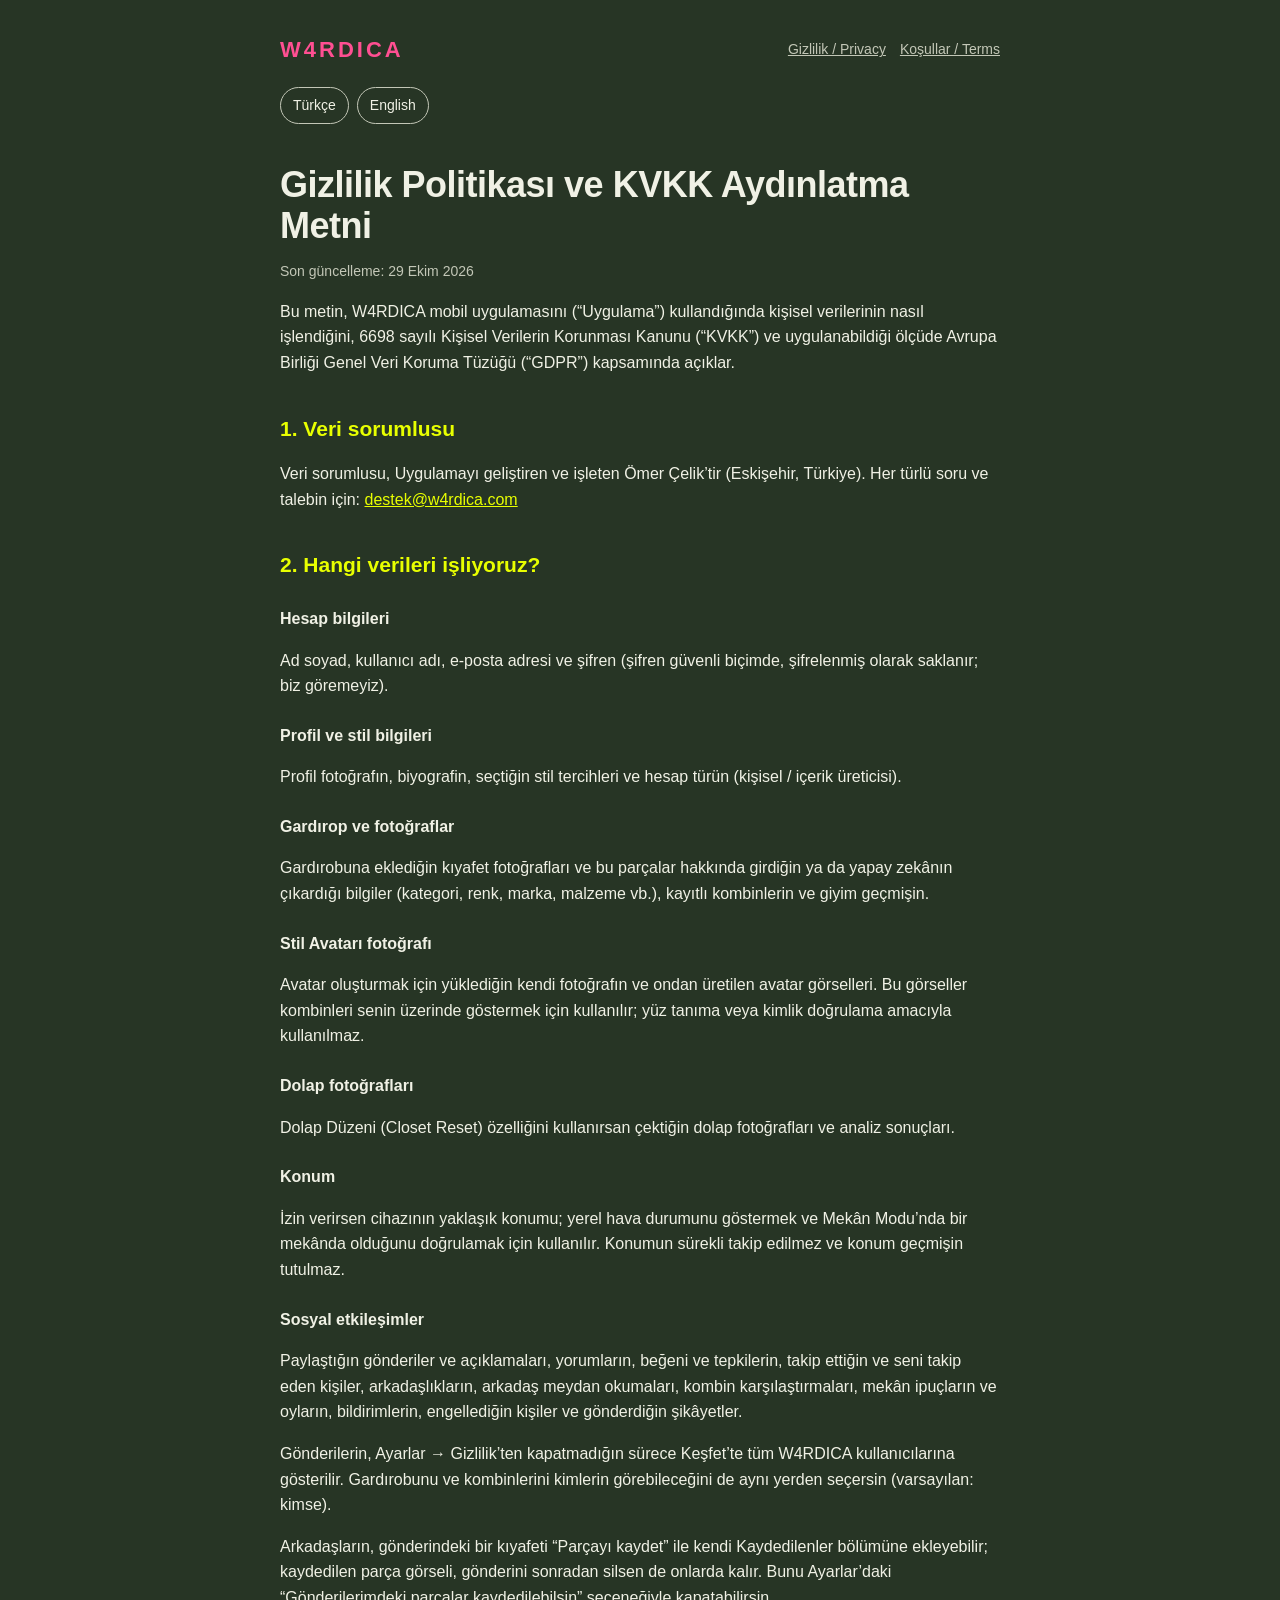
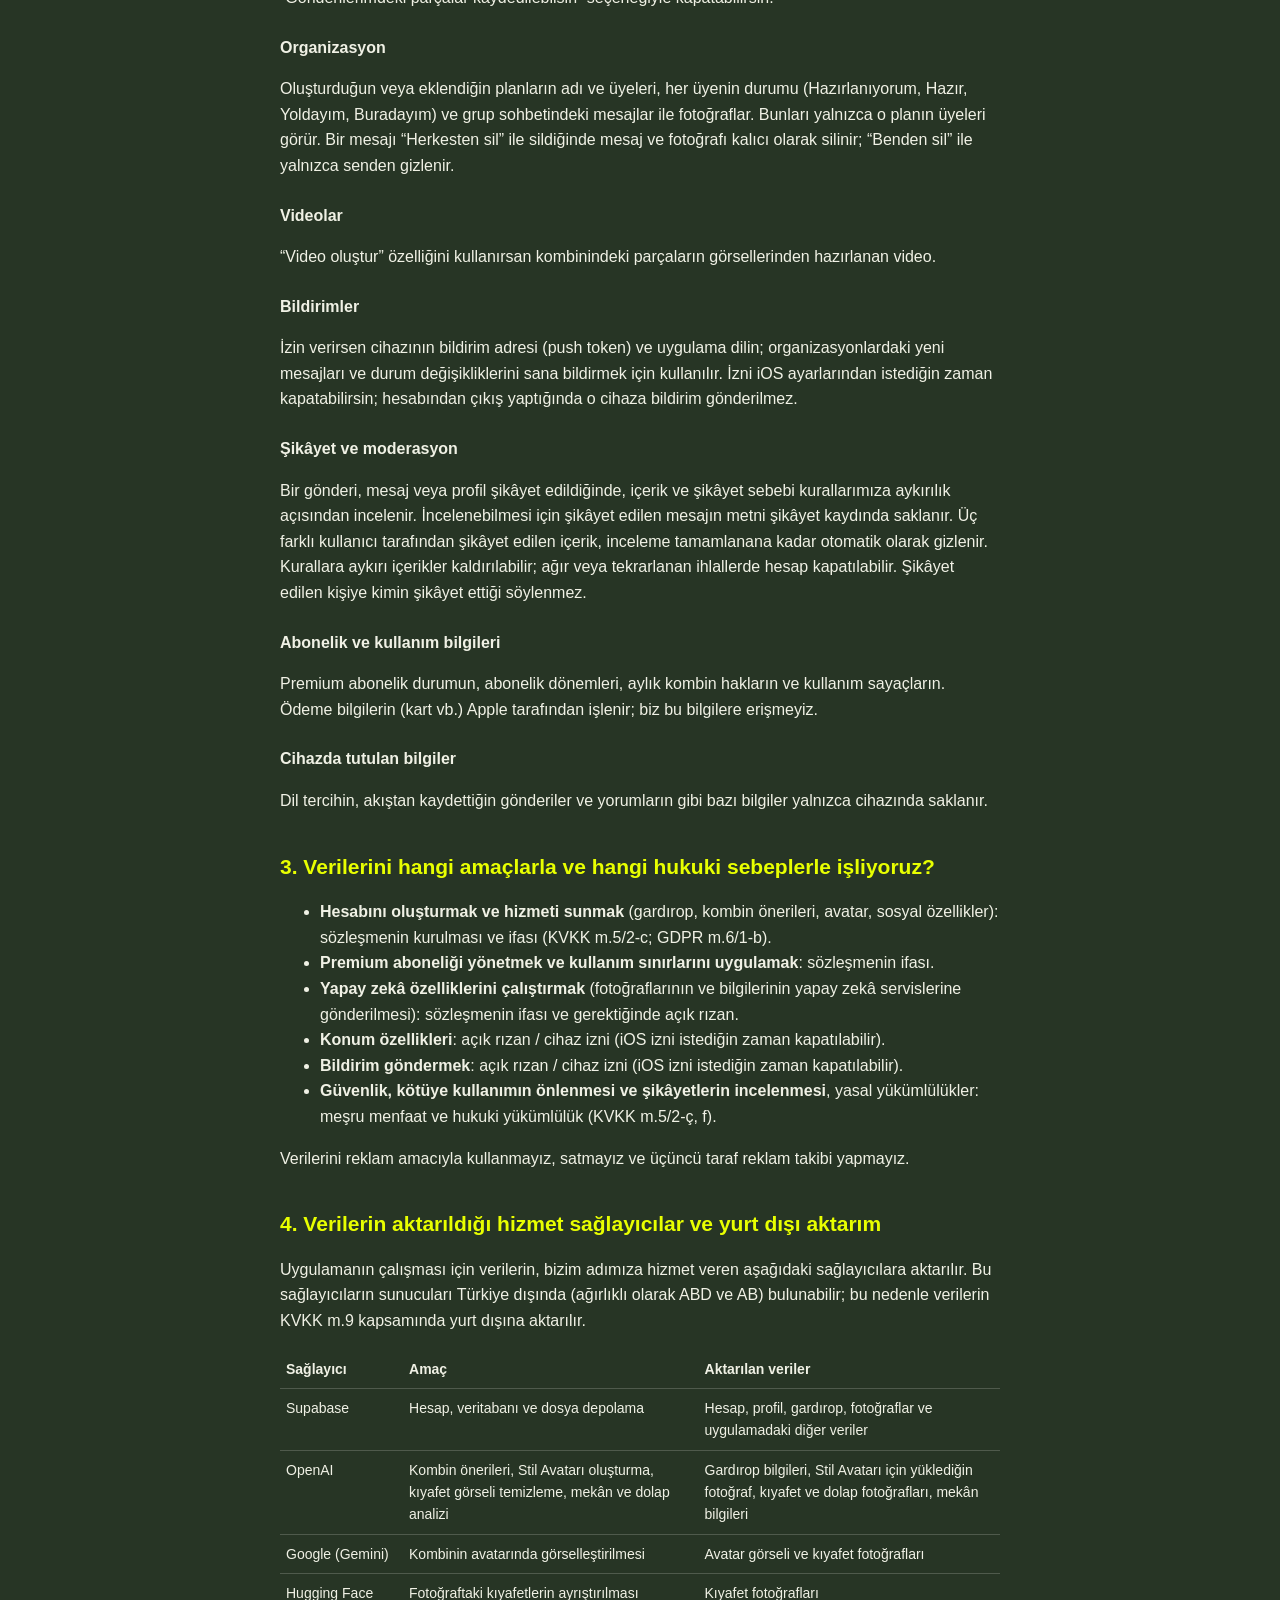
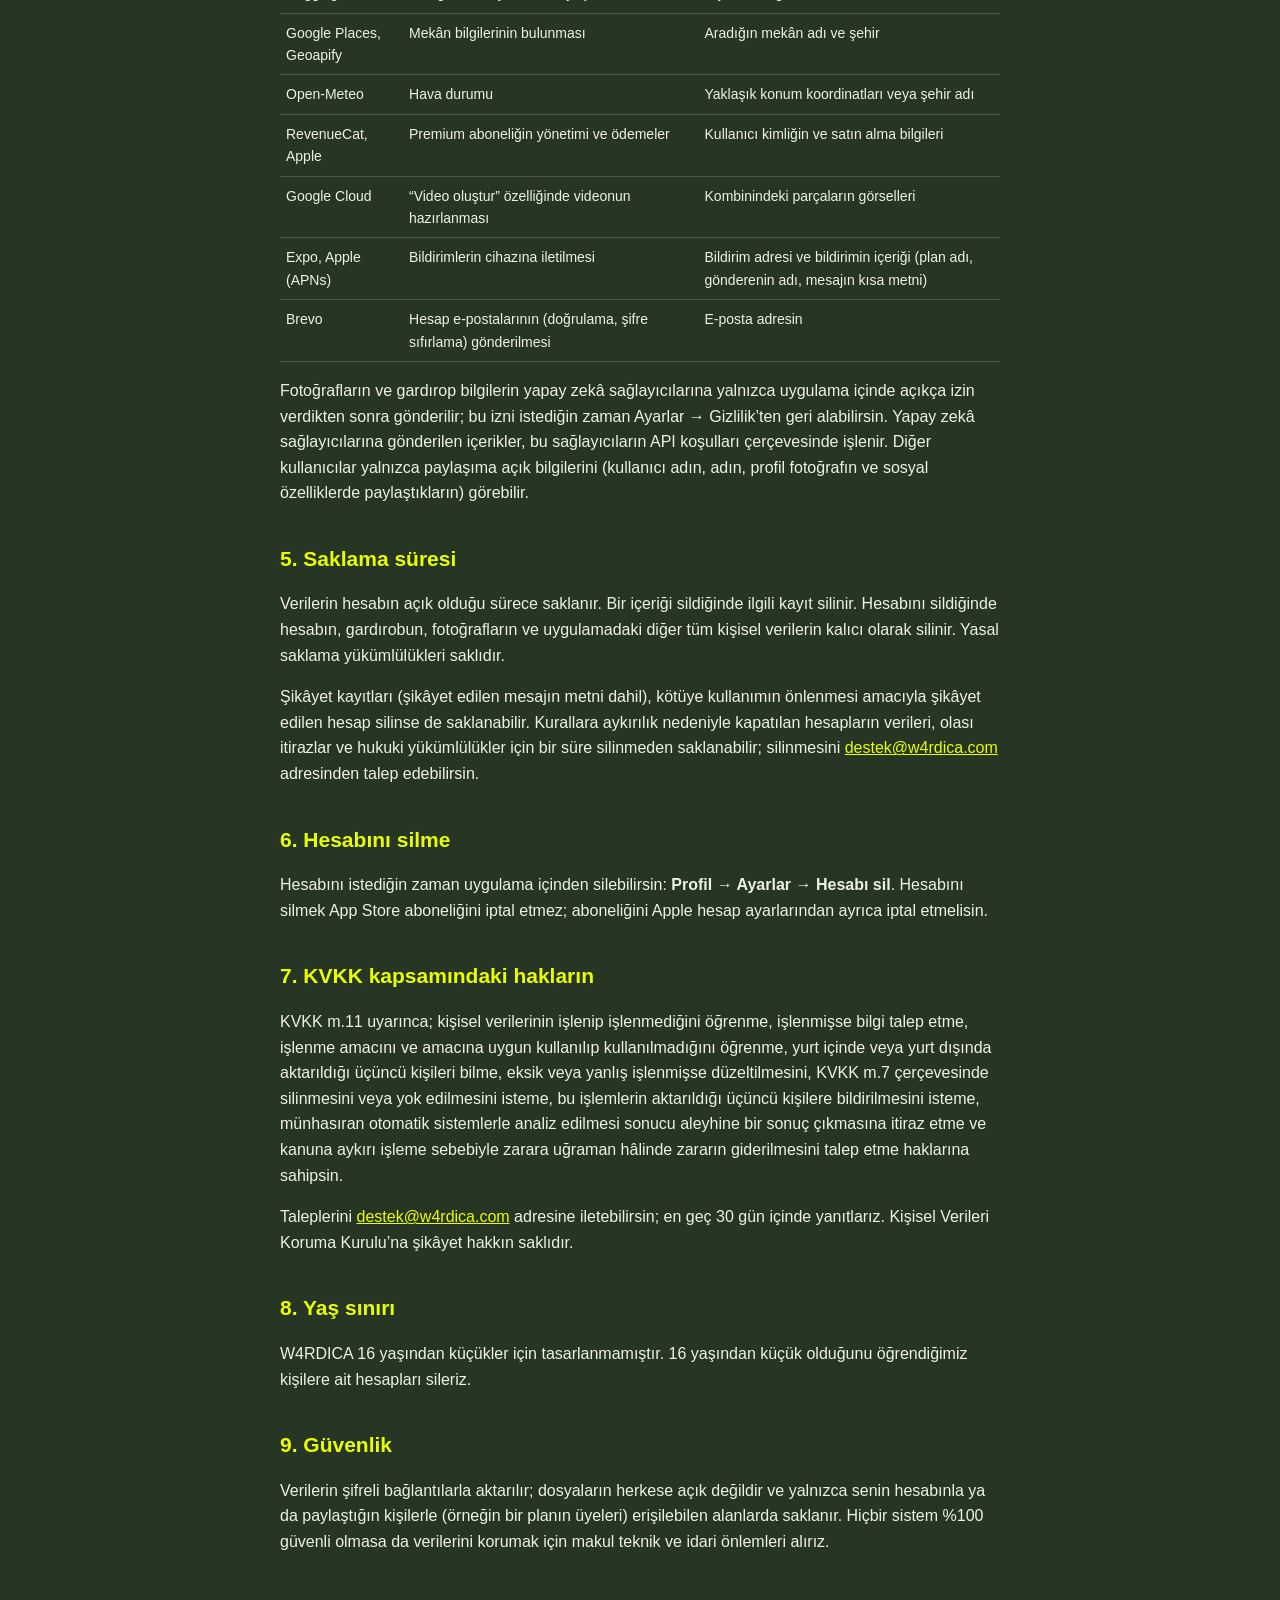
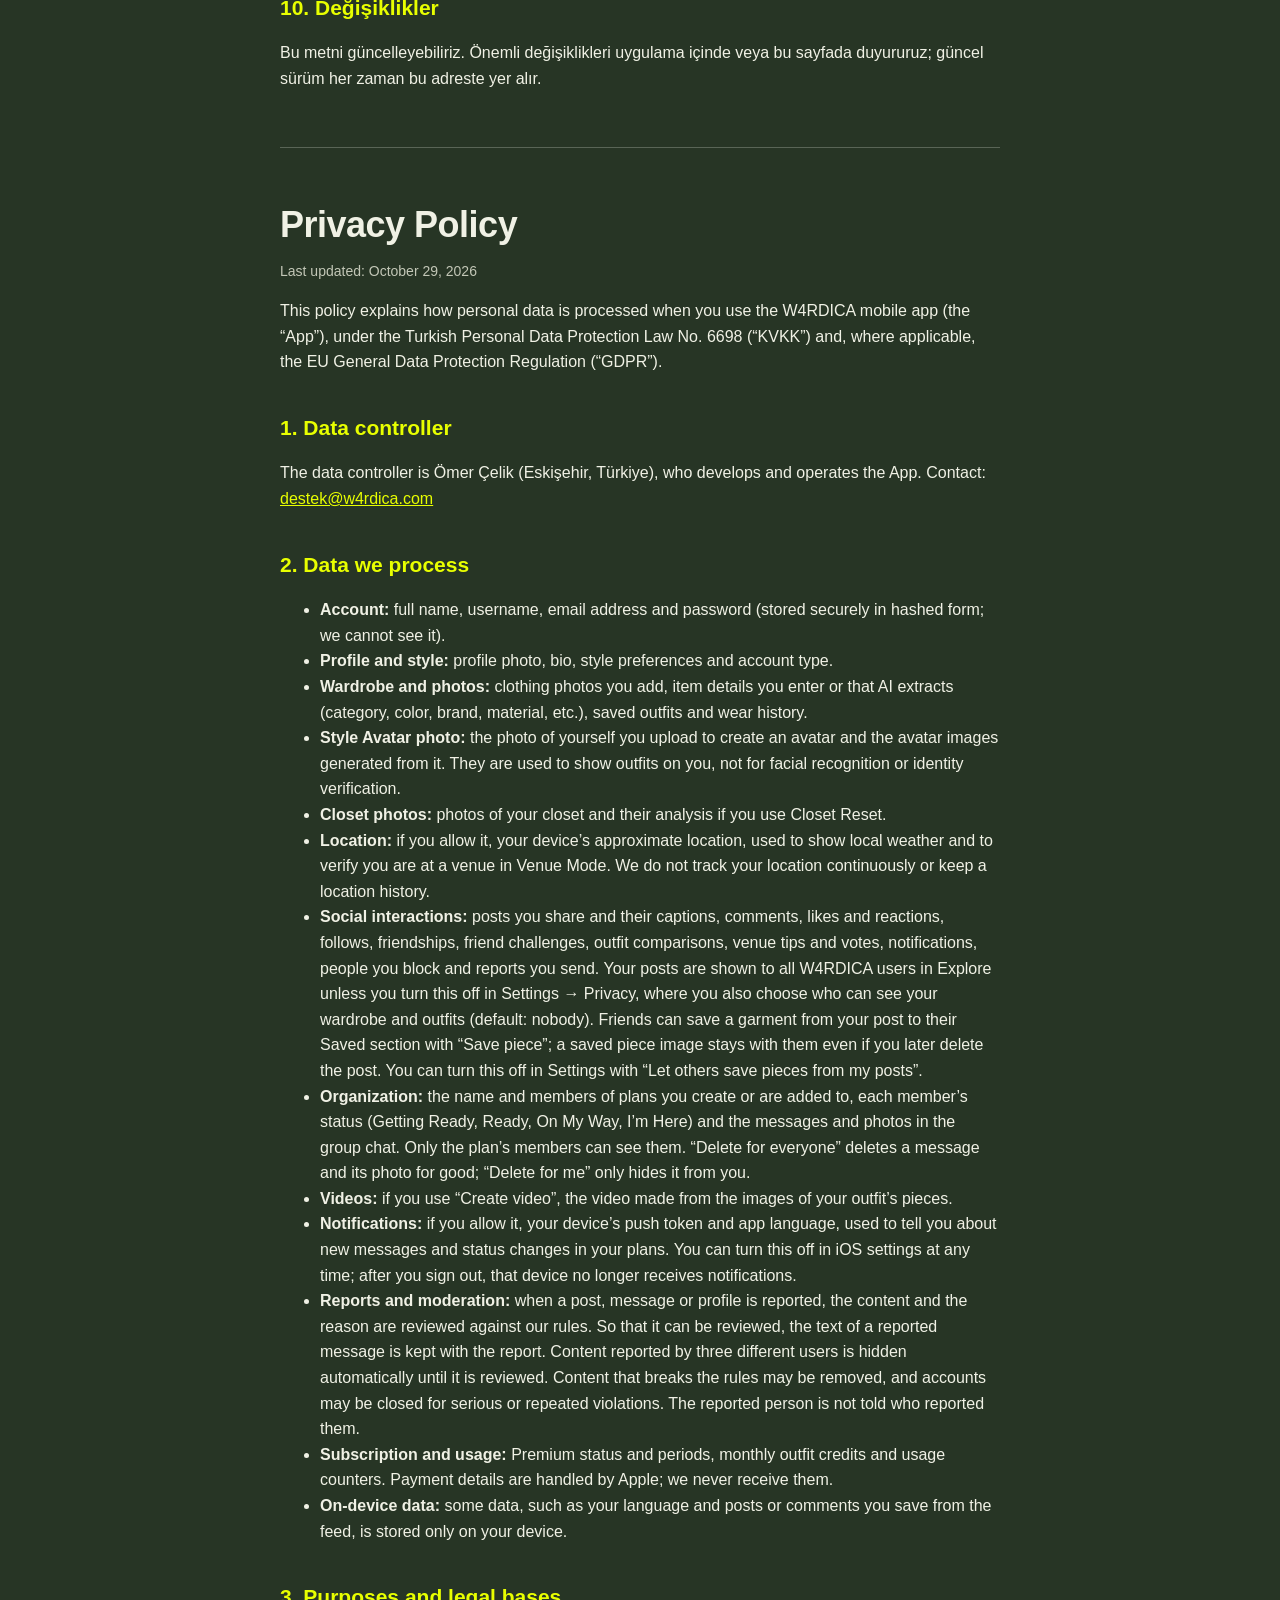
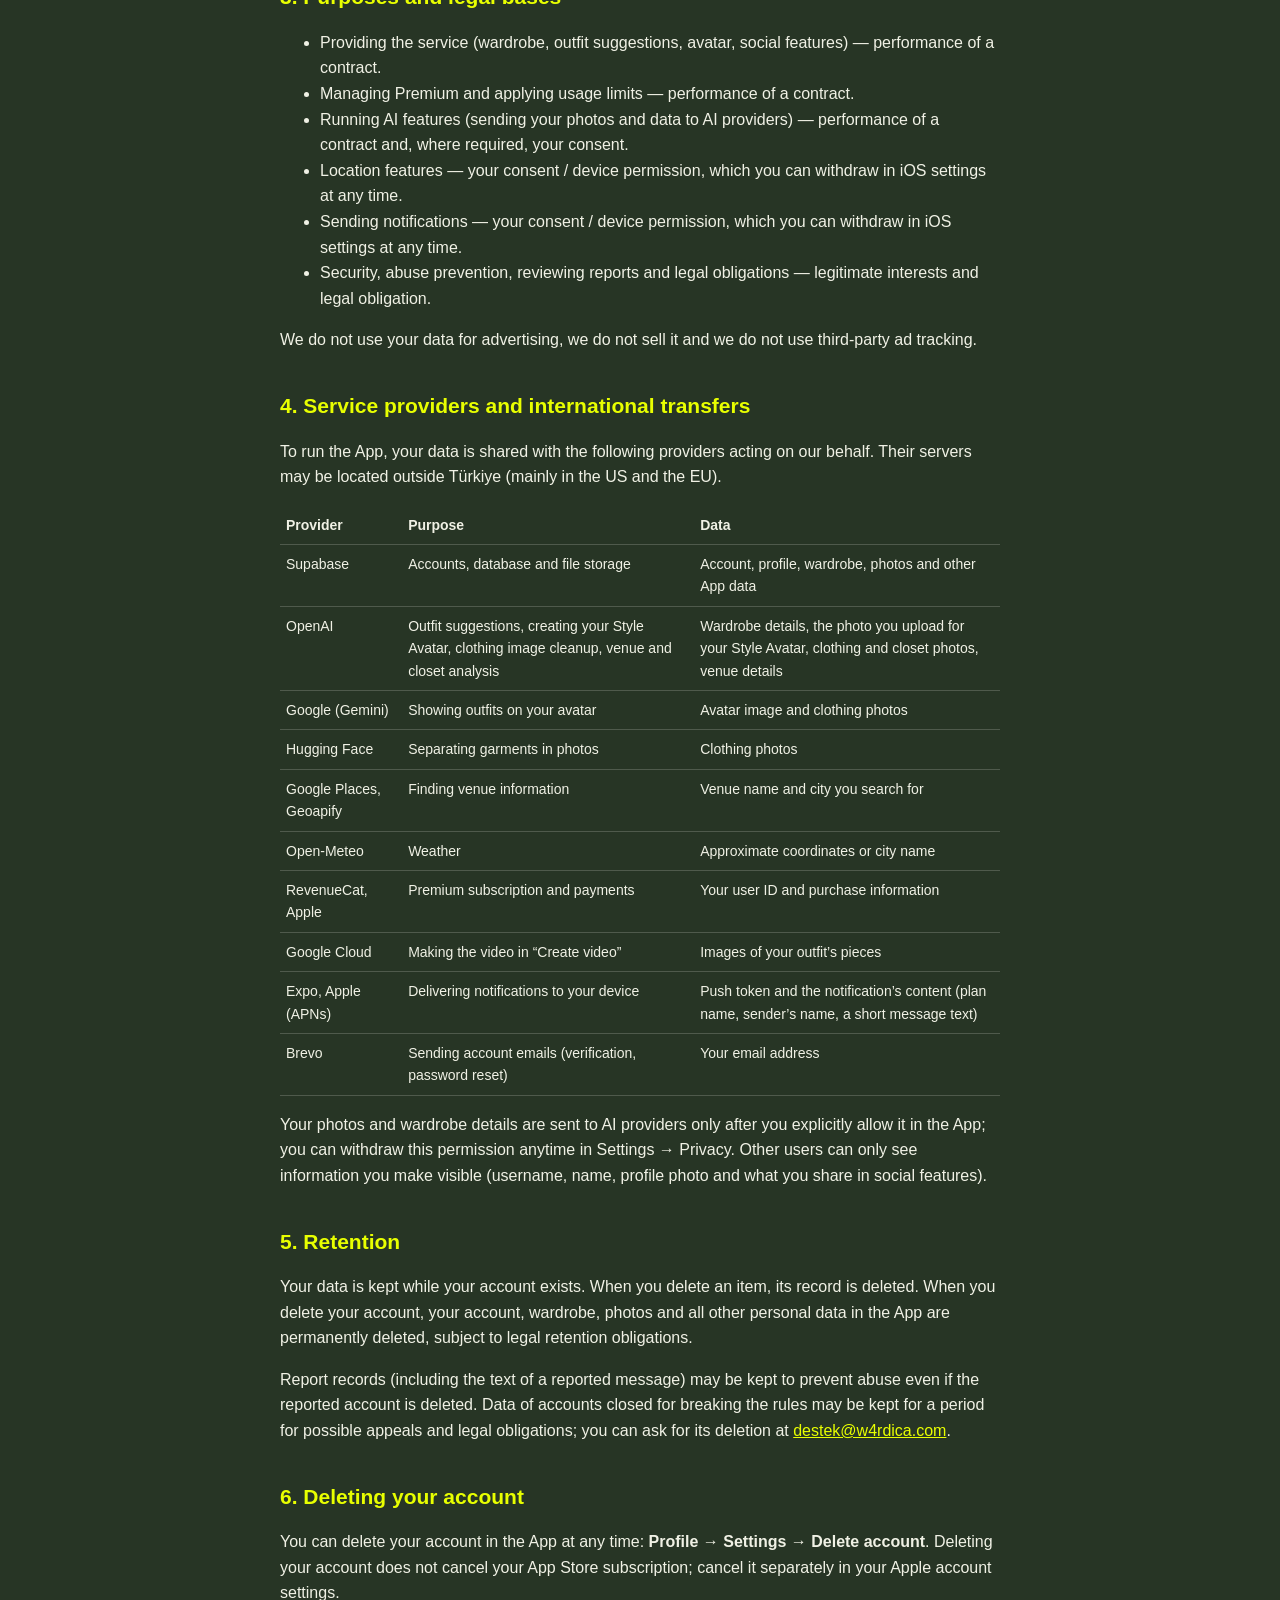
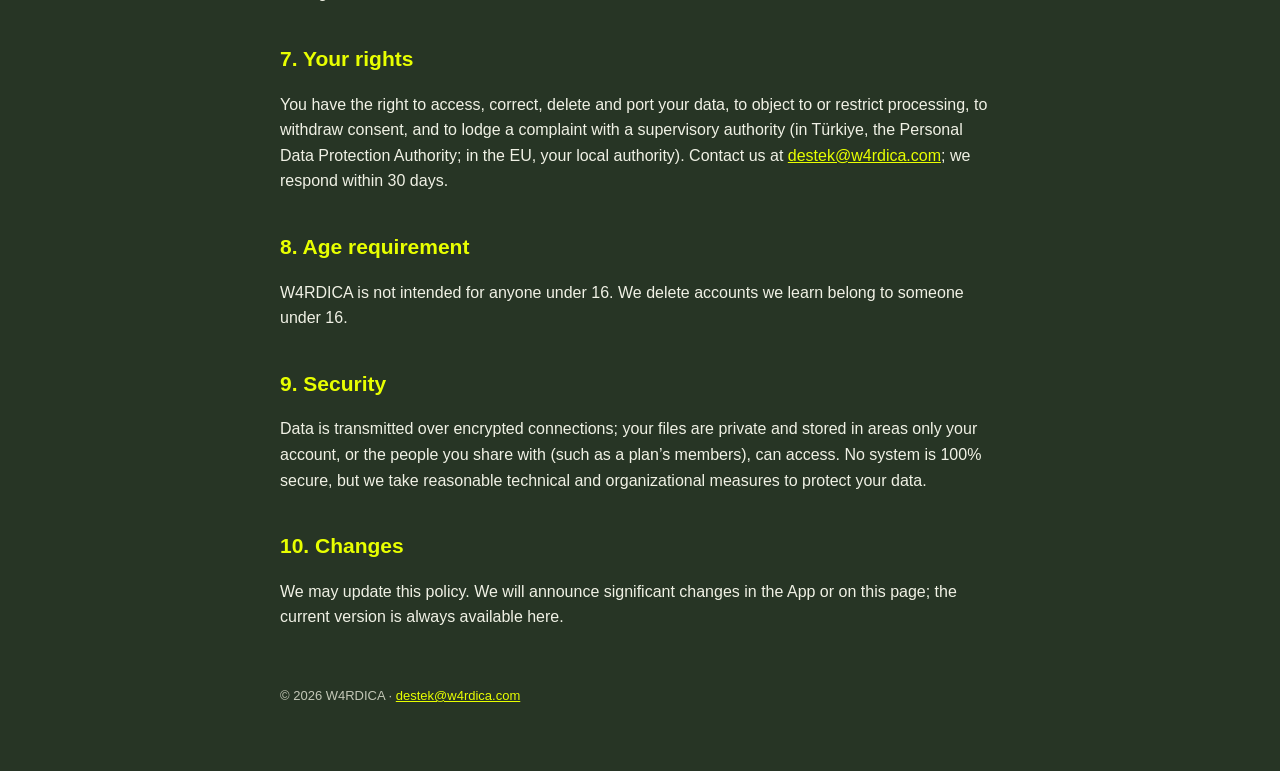
==== privacy.html @ 16cbffee "Privacy policy: Organizasyon, videos, notifications, piece saves, moderation Adds the data and provi" ====
<!doctype html>
<html lang="tr">
  <head>
    <meta charset="utf-8" />
    <meta name="viewport" content="width=device-width, initial-scale=1" />
    <title>Gizlilik Politikası · W4RDICA</title>
    <link rel="stylesheet" href="style.css" />
  </head>
  <body>
    <div class="wrap">
      <nav class="top">
        <a class="brand" href="./">W4RDICA</a>
        <div class="links">
          <a href="privacy.html">Gizlilik / Privacy</a>
          <a href="terms.html">Koşullar / Terms</a>
        </div>
      </nav>

      <div class="lang-switch">
        <a href="#tr">Türkçe</a>
        <a href="#en">English</a>
      </div>

      <!-- ============================ TÜRKÇE ============================ -->
      <article id="tr">
        <h1>Gizlilik Politikası ve KVKK Aydınlatma Metni</h1>
        <p class="updated">Son güncelleme: 29 Ekim 2026</p>

        <p>
          Bu metin, W4RDICA mobil uygulamasını (“Uygulama”) kullandığında
          kişisel verilerinin nasıl işlendiğini, 6698 sayılı Kişisel
          Verilerin Korunması Kanunu (“KVKK”) ve uygulanabildiği ölçüde
          Avrupa Birliği Genel Veri Koruma Tüzüğü (“GDPR”) kapsamında
          açıklar.
        </p>

        <h2>1. Veri sorumlusu</h2>
        <p>
          Veri sorumlusu, Uygulamayı geliştiren ve işleten Ömer Çelik’tir
          (Eskişehir, Türkiye). Her türlü soru ve talebin için:
          <a href="mailto:destek@w4rdica.com">destek@w4rdica.com</a>
        </p>

        <h2>2. Hangi verileri işliyoruz?</h2>
        <h3>Hesap bilgileri</h3>
        <p>Ad soyad, kullanıcı adı, e-posta adresi ve şifren (şifren güvenli biçimde, şifrelenmiş olarak saklanır; biz göremeyiz).</p>
        <h3>Profil ve stil bilgileri</h3>
        <p>Profil fotoğrafın, biyografin, seçtiğin stil tercihleri ve hesap türün (kişisel / içerik üreticisi).</p>
        <h3>Gardırop ve fotoğraflar</h3>
        <p>Gardırobuna eklediğin kıyafet fotoğrafları ve bu parçalar hakkında girdiğin ya da yapay zekânın çıkardığı bilgiler (kategori, renk, marka, malzeme vb.), kayıtlı kombinlerin ve giyim geçmişin.</p>
        <h3>Stil Avatarı fotoğrafı</h3>
        <p>Avatar oluşturmak için yüklediğin kendi fotoğrafın ve ondan üretilen avatar görselleri. Bu görseller kombinleri senin üzerinde göstermek için kullanılır; yüz tanıma veya kimlik doğrulama amacıyla kullanılmaz.</p>
        <h3>Dolap fotoğrafları</h3>
        <p>Dolap Düzeni (Closet Reset) özelliğini kullanırsan çektiğin dolap fotoğrafları ve analiz sonuçları.</p>
        <h3>Konum</h3>
        <p>İzin verirsen cihazının yaklaşık konumu; yerel hava durumunu göstermek ve Mekân Modu’nda bir mekânda olduğunu doğrulamak için kullanılır. Konumun sürekli takip edilmez ve konum geçmişin tutulmaz.</p>
        <h3>Sosyal etkileşimler</h3>
        <p>Paylaştığın gönderiler ve açıklamaları, yorumların, beğeni ve tepkilerin, takip ettiğin ve seni takip eden kişiler, arkadaşlıkların, arkadaş meydan okumaları, kombin karşılaştırmaları, mekân ipuçların ve oyların, bildirimlerin, engellediğin kişiler ve gönderdiğin şikâyetler.</p>
        <p>Gönderilerin, Ayarlar → Gizlilik’ten kapatmadığın sürece Keşfet’te tüm W4RDICA kullanıcılarına gösterilir. Gardırobunu ve kombinlerini kimlerin görebileceğini de aynı yerden seçersin (varsayılan: kimse).</p>
        <p>Arkadaşların, gönderindeki bir kıyafeti “Parçayı kaydet” ile kendi Kaydedilenler bölümüne ekleyebilir; kaydedilen parça görseli, gönderini sonradan silsen de onlarda kalır. Bunu Ayarlar’daki “Gönderilerimdeki parçalar kaydedilebilsin” seçeneğiyle kapatabilirsin.</p>
        <h3>Organizasyon</h3>
        <p>Oluşturduğun veya eklendiğin planların adı ve üyeleri, her üyenin durumu (Hazırlanıyorum, Hazır, Yoldayım, Buradayım) ve grup sohbetindeki mesajlar ile fotoğraflar. Bunları yalnızca o planın üyeleri görür. Bir mesajı “Herkesten sil” ile sildiğinde mesaj ve fotoğrafı kalıcı olarak silinir; “Benden sil” ile yalnızca senden gizlenir.</p>
        <h3>Videolar</h3>
        <p>“Video oluştur” özelliğini kullanırsan kombinindeki parçaların görsellerinden hazırlanan video.</p>
        <h3>Bildirimler</h3>
        <p>İzin verirsen cihazının bildirim adresi (push token) ve uygulama dilin; organizasyonlardaki yeni mesajları ve durum değişikliklerini sana bildirmek için kullanılır. İzni iOS ayarlarından istediğin zaman kapatabilirsin; hesabından çıkış yaptığında o cihaza bildirim gönderilmez.</p>
        <h3>Şikâyet ve moderasyon</h3>
        <p>Bir gönderi, mesaj veya profil şikâyet edildiğinde, içerik ve şikâyet sebebi kurallarımıza aykırılık açısından incelenir. İncelenebilmesi için şikâyet edilen mesajın metni şikâyet kaydında saklanır. Üç farklı kullanıcı tarafından şikâyet edilen içerik, inceleme tamamlanana kadar otomatik olarak gizlenir. Kurallara aykırı içerikler kaldırılabilir; ağır veya tekrarlanan ihlallerde hesap kapatılabilir. Şikâyet edilen kişiye kimin şikâyet ettiği söylenmez.</p>
        <h3>Abonelik ve kullanım bilgileri</h3>
        <p>Premium abonelik durumun, abonelik dönemleri, aylık kombin hakların ve kullanım sayaçların. Ödeme bilgilerin (kart vb.) Apple tarafından işlenir; biz bu bilgilere erişmeyiz.</p>
        <h3>Cihazda tutulan bilgiler</h3>
        <p>Dil tercihin, akıştan kaydettiğin gönderiler ve yorumların gibi bazı bilgiler yalnızca cihazında saklanır.</p>

        <h2>3. Verilerini hangi amaçlarla ve hangi hukuki sebeplerle işliyoruz?</h2>
        <ul>
          <li><strong>Hesabını oluşturmak ve hizmeti sunmak</strong> (gardırop, kombin önerileri, avatar, sosyal özellikler): sözleşmenin kurulması ve ifası (KVKK m.5/2-c; GDPR m.6/1-b).</li>
          <li><strong>Premium aboneliği yönetmek ve kullanım sınırlarını uygulamak</strong>: sözleşmenin ifası.</li>
          <li><strong>Yapay zekâ özelliklerini çalıştırmak</strong> (fotoğraflarının ve bilgilerinin yapay zekâ servislerine gönderilmesi): sözleşmenin ifası ve gerektiğinde açık rızan.</li>
          <li><strong>Konum özellikleri</strong>: açık rızan / cihaz izni (iOS izni istediğin zaman kapatılabilir).</li>
          <li><strong>Bildirim göndermek</strong>: açık rızan / cihaz izni (iOS izni istediğin zaman kapatılabilir).</li>
          <li><strong>Güvenlik, kötüye kullanımın önlenmesi ve şikâyetlerin incelenmesi</strong>, yasal yükümlülükler: meşru menfaat ve hukuki yükümlülük (KVKK m.5/2-ç, f).</li>
        </ul>
        <p>Verilerini reklam amacıyla kullanmayız, satmayız ve üçüncü taraf reklam takibi yapmayız.</p>

        <h2>4. Verilerin aktarıldığı hizmet sağlayıcılar ve yurt dışı aktarım</h2>
        <p>
          Uygulamanın çalışması için verilerin, bizim adımıza hizmet veren
          aşağıdaki sağlayıcılara aktarılır. Bu sağlayıcıların sunucuları
          Türkiye dışında (ağırlıklı olarak ABD ve AB) bulunabilir; bu
          nedenle verilerin KVKK m.9 kapsamında yurt dışına aktarılır.
        </p>
        <div class="table-scroll">
          <table>
            <tr><th>Sağlayıcı</th><th>Amaç</th><th>Aktarılan veriler</th></tr>
            <tr><td>Supabase</td><td>Hesap, veritabanı ve dosya depolama</td><td>Hesap, profil, gardırop, fotoğraflar ve uygulamadaki diğer veriler</td></tr>
            <tr><td>OpenAI</td><td>Kombin önerileri, Stil Avatarı oluşturma, kıyafet görseli temizleme, mekân ve dolap analizi</td><td>Gardırop bilgileri, Stil Avatarı için yüklediğin fotoğraf, kıyafet ve dolap fotoğrafları, mekân bilgileri</td></tr>
            <tr><td>Google (Gemini)</td><td>Kombinin avatarında görselleştirilmesi</td><td>Avatar görseli ve kıyafet fotoğrafları</td></tr>
            <tr><td>Hugging Face</td><td>Fotoğraftaki kıyafetlerin ayrıştırılması</td><td>Kıyafet fotoğrafları</td></tr>
            <tr><td>Google Places, Geoapify</td><td>Mekân bilgilerinin bulunması</td><td>Aradığın mekân adı ve şehir</td></tr>
            <tr><td>Open-Meteo</td><td>Hava durumu</td><td>Yaklaşık konum koordinatları veya şehir adı</td></tr>
            <tr><td>RevenueCat, Apple</td><td>Premium aboneliğin yönetimi ve ödemeler</td><td>Kullanıcı kimliğin ve satın alma bilgileri</td></tr>
            <tr><td>Google Cloud</td><td>“Video oluştur” özelliğinde videonun hazırlanması</td><td>Kombinindeki parçaların görselleri</td></tr>
            <tr><td>Expo, Apple (APNs)</td><td>Bildirimlerin cihazına iletilmesi</td><td>Bildirim adresi ve bildirimin içeriği (plan adı, gönderenin adı, mesajın kısa metni)</td></tr>
            <tr><td>Brevo</td><td>Hesap e-postalarının (doğrulama, şifre sıfırlama) gönderilmesi</td><td>E-posta adresin</td></tr>
          </table>
        </div>
        <p>
          Fotoğrafların ve gardırop bilgilerin yapay zekâ sağlayıcılarına
          yalnızca uygulama içinde açıkça izin verdikten sonra gönderilir; bu
          izni istediğin zaman Ayarlar → Gizlilik’ten geri alabilirsin.
          Yapay zekâ sağlayıcılarına gönderilen içerikler, bu sağlayıcıların
          API koşulları çerçevesinde işlenir. Diğer kullanıcılar yalnızca
          paylaşıma açık bilgilerini (kullanıcı adın, adın, profil
          fotoğrafın ve sosyal özelliklerde paylaştıkların) görebilir.
        </p>

        <h2>5. Saklama süresi</h2>
        <p>
          Verilerin hesabın açık olduğu sürece saklanır. Bir içeriği
          sildiğinde ilgili kayıt silinir. Hesabını sildiğinde hesabın,
          gardırobun, fotoğrafların ve uygulamadaki diğer tüm kişisel
          verilerin kalıcı olarak silinir. Yasal saklama yükümlülükleri
          saklıdır.
        </p>
        <p>
          Şikâyet kayıtları (şikâyet edilen mesajın metni dahil), kötüye
          kullanımın önlenmesi amacıyla şikâyet edilen hesap silinse de
          saklanabilir. Kurallara aykırılık nedeniyle kapatılan hesapların
          verileri, olası itirazlar ve hukuki yükümlülükler için bir süre
          silinmeden saklanabilir; silinmesini
          <a href="mailto:destek@w4rdica.com">destek@w4rdica.com</a>
          adresinden talep edebilirsin.
        </p>

        <h2>6. Hesabını silme</h2>
        <p>
          Hesabını istediğin zaman uygulama içinden silebilirsin:
          <strong>Profil → Ayarlar → Hesabı sil</strong>. Hesabını silmek
          App Store aboneliğini iptal etmez; aboneliğini Apple hesap
          ayarlarından ayrıca iptal etmelisin.
        </p>

        <h2>7. KVKK kapsamındaki hakların</h2>
        <p>KVKK m.11 uyarınca; kişisel verilerinin işlenip işlenmediğini öğrenme, işlenmişse bilgi talep etme, işlenme amacını ve amacına uygun kullanılıp kullanılmadığını öğrenme, yurt içinde veya yurt dışında aktarıldığı üçüncü kişileri bilme, eksik veya yanlış işlenmişse düzeltilmesini, KVKK m.7 çerçevesinde silinmesini veya yok edilmesini isteme, bu işlemlerin aktarıldığı üçüncü kişilere bildirilmesini isteme, münhasıran otomatik sistemlerle analiz edilmesi sonucu aleyhine bir sonuç çıkmasına itiraz etme ve kanuna aykırı işleme sebebiyle zarara uğraman hâlinde zararın giderilmesini talep etme haklarına sahipsin.</p>
        <p>Taleplerini <a href="mailto:destek@w4rdica.com">destek@w4rdica.com</a> adresine iletebilirsin; en geç 30 gün içinde yanıtlarız. Kişisel Verileri Koruma Kurulu’na şikâyet hakkın saklıdır.</p>

        <h2>8. Yaş sınırı</h2>
        <p>W4RDICA 16 yaşından küçükler için tasarlanmamıştır. 16 yaşından küçük olduğunu öğrendiğimiz kişilere ait hesapları sileriz.</p>

        <h2>9. Güvenlik</h2>
        <p>Verilerin şifreli bağlantılarla aktarılır; dosyaların herkese açık değildir ve yalnızca senin hesabınla ya da paylaştığın kişilerle (örneğin bir planın üyeleri) erişilebilen alanlarda saklanır. Hiçbir sistem %100 güvenli olmasa da verilerini korumak için makul teknik ve idari önlemleri alırız.</p>

        <h2>10. Değişiklikler</h2>
        <p>Bu metni güncelleyebiliriz. Önemli değişiklikleri uygulama içinde veya bu sayfada duyururuz; güncel sürüm her zaman bu adreste yer alır.</p>
      </article>

      <hr />

      <!-- ============================ ENGLISH ============================ -->
      <article id="en" lang="en">
        <h1>Privacy Policy</h1>
        <p class="updated">Last updated: October 29, 2026</p>

        <p>
          This policy explains how personal data is processed when you use
          the W4RDICA mobile app (the “App”), under the Turkish Personal
          Data Protection Law No. 6698 (“KVKK”) and, where applicable, the
          EU General Data Protection Regulation (“GDPR”).
        </p>

        <h2>1. Data controller</h2>
        <p>
          The data controller is Ömer Çelik (Eskişehir, Türkiye), who
          develops and operates the App. Contact:
          <a href="mailto:destek@w4rdica.com">destek@w4rdica.com</a>
        </p>

        <h2>2. Data we process</h2>
        <ul>
          <li><strong>Account:</strong> full name, username, email address and password (stored securely in hashed form; we cannot see it).</li>
          <li><strong>Profile and style:</strong> profile photo, bio, style preferences and account type.</li>
          <li><strong>Wardrobe and photos:</strong> clothing photos you add, item details you enter or that AI extracts (category, color, brand, material, etc.), saved outfits and wear history.</li>
          <li><strong>Style Avatar photo:</strong> the photo of yourself you upload to create an avatar and the avatar images generated from it. They are used to show outfits on you, not for facial recognition or identity verification.</li>
          <li><strong>Closet photos:</strong> photos of your closet and their analysis if you use Closet Reset.</li>
          <li><strong>Location:</strong> if you allow it, your device’s approximate location, used to show local weather and to verify you are at a venue in Venue Mode. We do not track your location continuously or keep a location history.</li>
          <li><strong>Social interactions:</strong> posts you share and their captions, comments, likes and reactions, follows, friendships, friend challenges, outfit comparisons, venue tips and votes, notifications, people you block and reports you send. Your posts are shown to all W4RDICA users in Explore unless you turn this off in Settings → Privacy, where you also choose who can see your wardrobe and outfits (default: nobody). Friends can save a garment from your post to their Saved section with “Save piece”; a saved piece image stays with them even if you later delete the post. You can turn this off in Settings with “Let others save pieces from my posts”.</li>
          <li><strong>Organization:</strong> the name and members of plans you create or are added to, each member’s status (Getting Ready, Ready, On My Way, I’m Here) and the messages and photos in the group chat. Only the plan’s members can see them. “Delete for everyone” deletes a message and its photo for good; “Delete for me” only hides it from you.</li>
          <li><strong>Videos:</strong> if you use “Create video”, the video made from the images of your outfit’s pieces.</li>
          <li><strong>Notifications:</strong> if you allow it, your device’s push token and app language, used to tell you about new messages and status changes in your plans. You can turn this off in iOS settings at any time; after you sign out, that device no longer receives notifications.</li>
          <li><strong>Reports and moderation:</strong> when a post, message or profile is reported, the content and the reason are reviewed against our rules. So that it can be reviewed, the text of a reported message is kept with the report. Content reported by three different users is hidden automatically until it is reviewed. Content that breaks the rules may be removed, and accounts may be closed for serious or repeated violations. The reported person is not told who reported them.</li>
          <li><strong>Subscription and usage:</strong> Premium status and periods, monthly outfit credits and usage counters. Payment details are handled by Apple; we never receive them.</li>
          <li><strong>On-device data:</strong> some data, such as your language and posts or comments you save from the feed, is stored only on your device.</li>
        </ul>

        <h2>3. Purposes and legal bases</h2>
        <ul>
          <li>Providing the service (wardrobe, outfit suggestions, avatar, social features) — performance of a contract.</li>
          <li>Managing Premium and applying usage limits — performance of a contract.</li>
          <li>Running AI features (sending your photos and data to AI providers) — performance of a contract and, where required, your consent.</li>
          <li>Location features — your consent / device permission, which you can withdraw in iOS settings at any time.</li>
          <li>Sending notifications — your consent / device permission, which you can withdraw in iOS settings at any time.</li>
          <li>Security, abuse prevention, reviewing reports and legal obligations — legitimate interests and legal obligation.</li>
        </ul>
        <p>We do not use your data for advertising, we do not sell it and we do not use third-party ad tracking.</p>

        <h2>4. Service providers and international transfers</h2>
        <p>
          To run the App, your data is shared with the following providers
          acting on our behalf. Their servers may be located outside
          Türkiye (mainly in the US and the EU).
        </p>
        <div class="table-scroll">
          <table>
            <tr><th>Provider</th><th>Purpose</th><th>Data</th></tr>
            <tr><td>Supabase</td><td>Accounts, database and file storage</td><td>Account, profile, wardrobe, photos and other App data</td></tr>
            <tr><td>OpenAI</td><td>Outfit suggestions, creating your Style Avatar, clothing image cleanup, venue and closet analysis</td><td>Wardrobe details, the photo you upload for your Style Avatar, clothing and closet photos, venue details</td></tr>
            <tr><td>Google (Gemini)</td><td>Showing outfits on your avatar</td><td>Avatar image and clothing photos</td></tr>
            <tr><td>Hugging Face</td><td>Separating garments in photos</td><td>Clothing photos</td></tr>
            <tr><td>Google Places, Geoapify</td><td>Finding venue information</td><td>Venue name and city you search for</td></tr>
            <tr><td>Open-Meteo</td><td>Weather</td><td>Approximate coordinates or city name</td></tr>
            <tr><td>RevenueCat, Apple</td><td>Premium subscription and payments</td><td>Your user ID and purchase information</td></tr>
            <tr><td>Google Cloud</td><td>Making the video in “Create video”</td><td>Images of your outfit’s pieces</td></tr>
            <tr><td>Expo, Apple (APNs)</td><td>Delivering notifications to your device</td><td>Push token and the notification’s content (plan name, sender’s name, a short message text)</td></tr>
            <tr><td>Brevo</td><td>Sending account emails (verification, password reset)</td><td>Your email address</td></tr>
          </table>
        </div>
        <p>Your photos and wardrobe details are sent to AI providers only after you explicitly allow it in the App; you can withdraw this permission anytime in Settings → Privacy. Other users can only see information you make visible (username, name, profile photo and what you share in social features).</p>

        <h2>5. Retention</h2>
        <p>Your data is kept while your account exists. When you delete an item, its record is deleted. When you delete your account, your account, wardrobe, photos and all other personal data in the App are permanently deleted, subject to legal retention obligations.</p>
        <p>Report records (including the text of a reported message) may be kept to prevent abuse even if the reported account is deleted. Data of accounts closed for breaking the rules may be kept for a period for possible appeals and legal obligations; you can ask for its deletion at <a href="mailto:destek@w4rdica.com">destek@w4rdica.com</a>.</p>

        <h2>6. Deleting your account</h2>
        <p>You can delete your account in the App at any time: <strong>Profile → Settings → Delete account</strong>. Deleting your account does not cancel your App Store subscription; cancel it separately in your Apple account settings.</p>

        <h2>7. Your rights</h2>
        <p>You have the right to access, correct, delete and port your data, to object to or restrict processing, to withdraw consent, and to lodge a complaint with a supervisory authority (in Türkiye, the Personal Data Protection Authority; in the EU, your local authority). Contact us at <a href="mailto:destek@w4rdica.com">destek@w4rdica.com</a>; we respond within 30 days.</p>

        <h2>8. Age requirement</h2>
        <p>W4RDICA is not intended for anyone under 16. We delete accounts we learn belong to someone under 16.</p>

        <h2>9. Security</h2>
        <p>Data is transmitted over encrypted connections; your files are private and stored in areas only your account, or the people you share with (such as a plan’s members), can access. No system is 100% secure, but we take reasonable technical and organizational measures to protect your data.</p>

        <h2>10. Changes</h2>
        <p>We may update this policy. We will announce significant changes in the App or on this page; the current version is always available here.</p>
      </article>

      <footer>
        © 2026 W4RDICA ·
        <a href="mailto:destek@w4rdica.com">destek@w4rdica.com</a>
      </footer>
    </div>
  </body>
</html>
---- style.css ----
:root {
  --bg: #273525;
  --surface: #c3c7b7;
  --surface-soft: #d9ddcf;
  --text: #f0f1e5;
  --text-muted: #c3c7b7;
  --ink: #273525;
  --accent: #e8ff00;
  --brand: #ff4f92;
}

* {
  box-sizing: border-box;
}

html {
  -webkit-text-size-adjust: 100%;
}

body {
  margin: 0;
  background: var(--bg);
  color: var(--text);
  font-family: -apple-system, BlinkMacSystemFont, "Segoe UI", Roboto,
    Helvetica, Arial, sans-serif;
  line-height: 1.6;
}

a {
  color: var(--accent);
}

.wrap {
  max-width: 760px;
  margin: 0 auto;
  padding: 32px 20px 64px;
}

.brand {
  font-size: 22px;
  font-weight: 800;
  letter-spacing: 3px;
  color: var(--brand);
  text-decoration: none;
}

nav.top {
  display: flex;
  flex-wrap: wrap;
  gap: 16px;
  align-items: center;
  justify-content: space-between;
}

nav.top .links {
  display: flex;
  flex-wrap: wrap;
  gap: 14px;
  font-size: 14px;
}

nav.top .links a {
  color: var(--text-muted);
}

h1 {
  margin: 40px 0 8px;
  font-size: 36px;
  line-height: 1.15;
  letter-spacing: -0.5px;
}

h2 {
  margin: 36px 0 8px;
  font-size: 21px;
  color: var(--accent);
}

h3 {
  margin: 24px 0 6px;
  font-size: 16px;
}

.updated {
  color: var(--text-muted);
  font-size: 14px;
}

.lang-switch {
  margin-top: 20px;
  display: inline-flex;
  gap: 8px;
  font-size: 14px;
}

.lang-switch a {
  padding: 6px 12px;
  border-radius: 999px;
  border: 1px solid var(--text-muted);
  color: var(--text);
  text-decoration: none;
}

.card {
  margin-top: 20px;
  padding: 16px 18px;
  border-radius: 16px;
  background: var(--surface);
  color: var(--ink);
}

.card a {
  color: var(--ink);
}

table {
  width: 100%;
  border-collapse: collapse;
  font-size: 14px;
}

th,
td {
  text-align: left;
  vertical-align: top;
  padding: 8px 6px;
  border-bottom: 1px solid rgba(240, 241, 229, 0.2);
}

.table-scroll {
  overflow-x: auto;
}

hr {
  margin: 56px 0;
  border: none;
  border-top: 1px solid rgba(240, 241, 229, 0.25);
}

footer {
  margin-top: 56px;
  font-size: 13px;
  color: var(--text-muted);
}

.hero {
  margin-top: 64px;
}

.hero p {
  font-size: 18px;
  color: var(--text-muted);
}
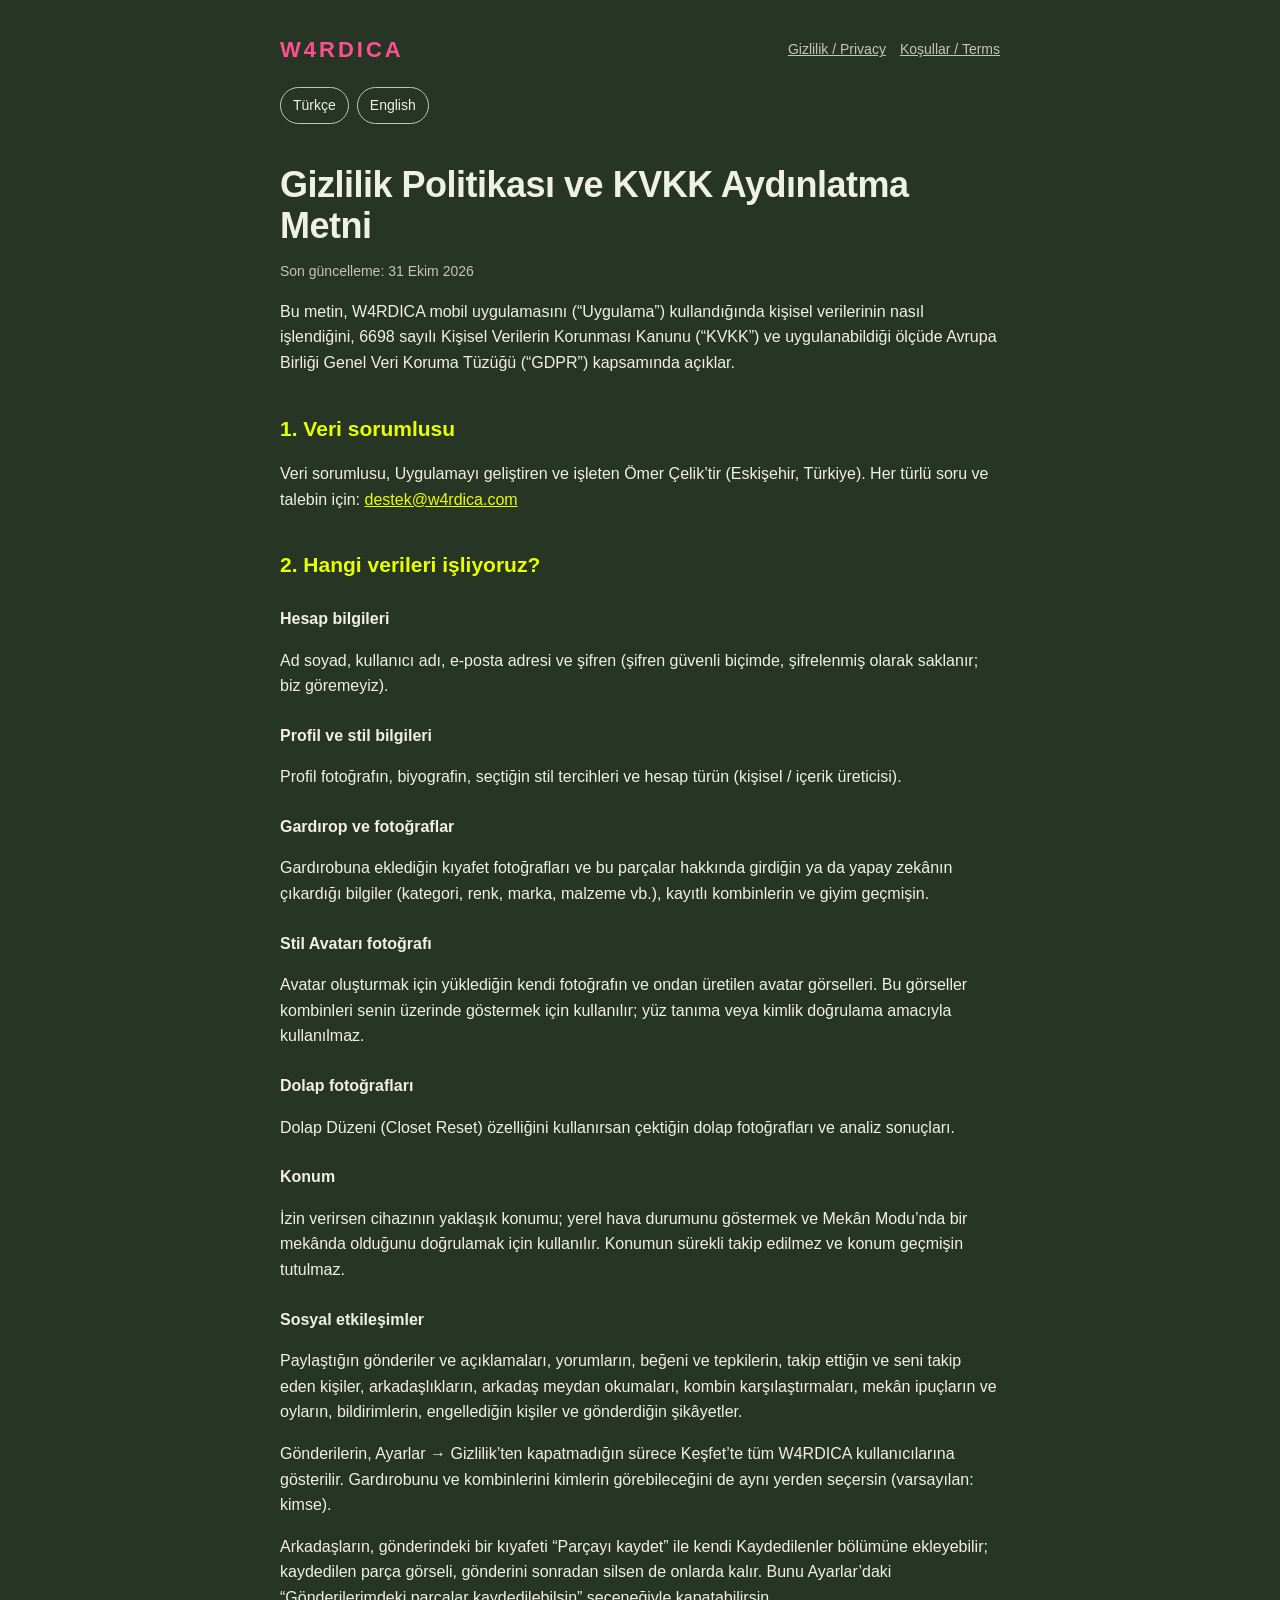
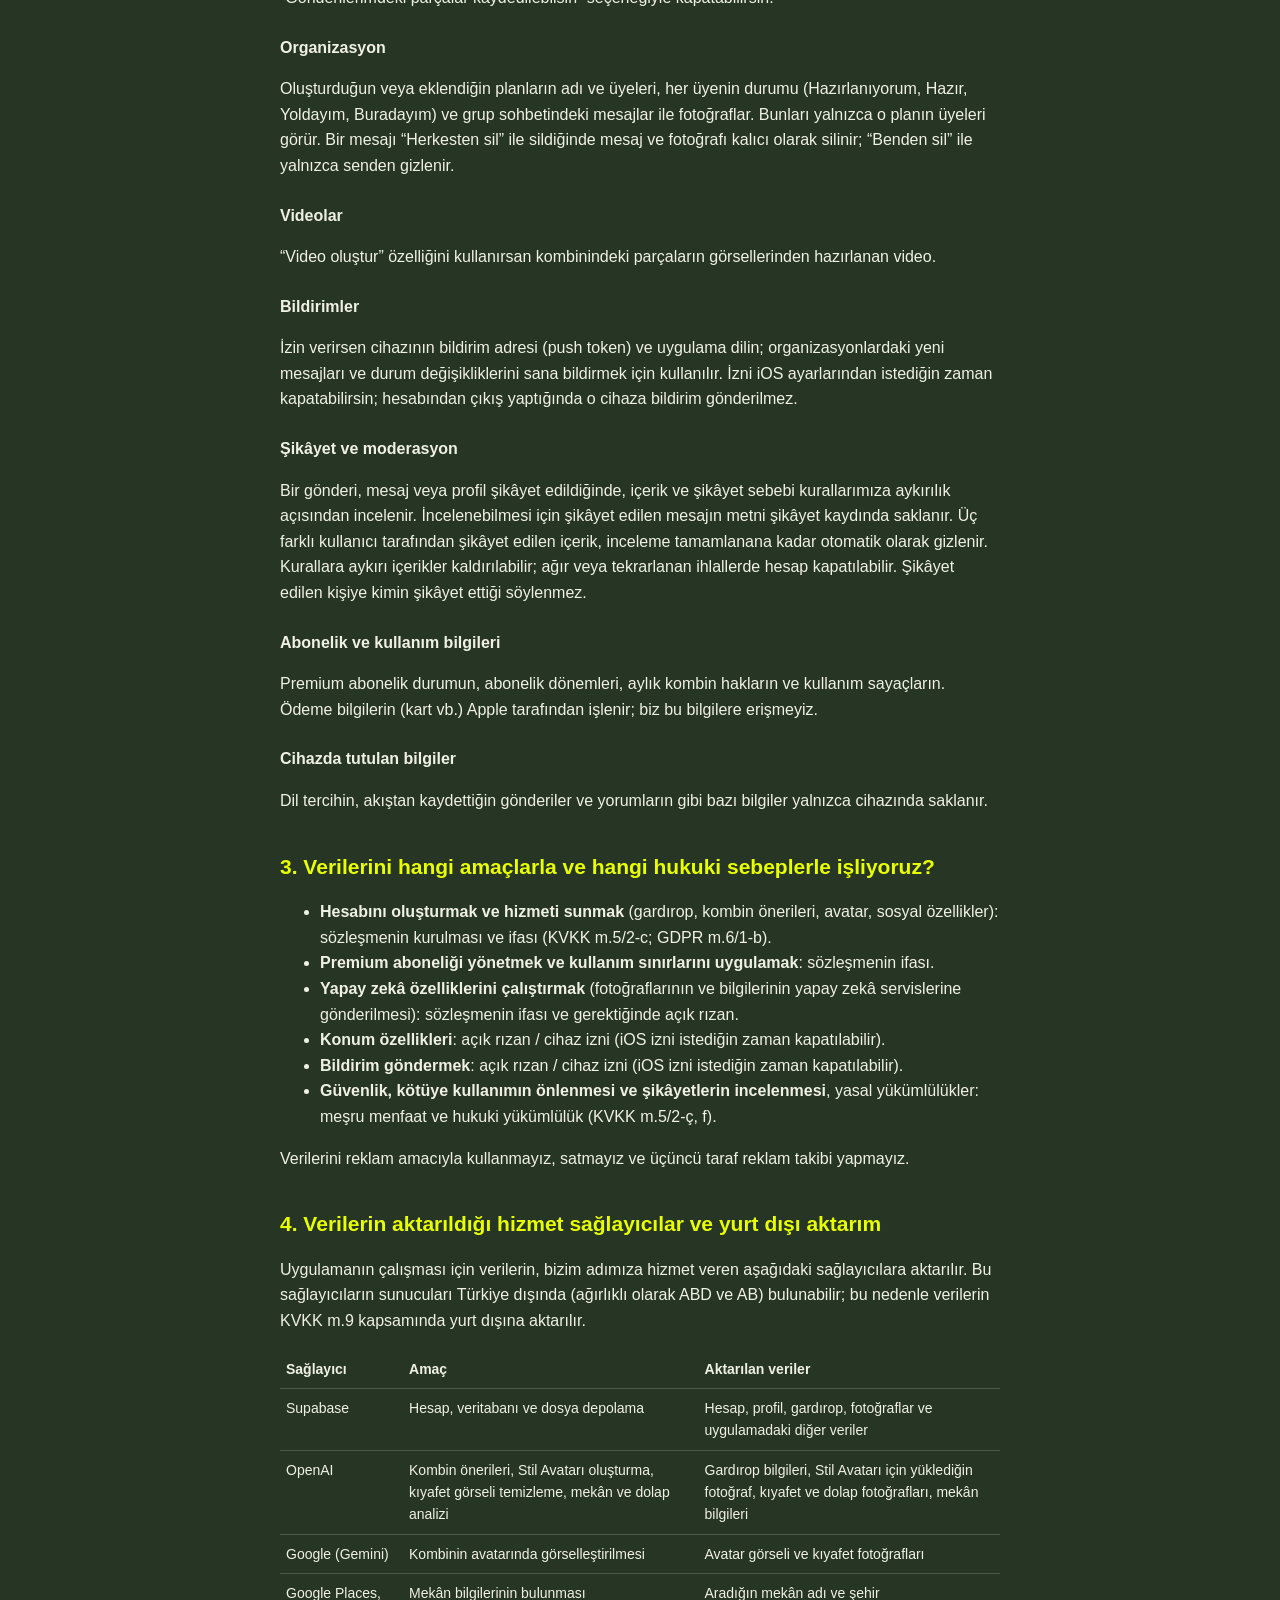
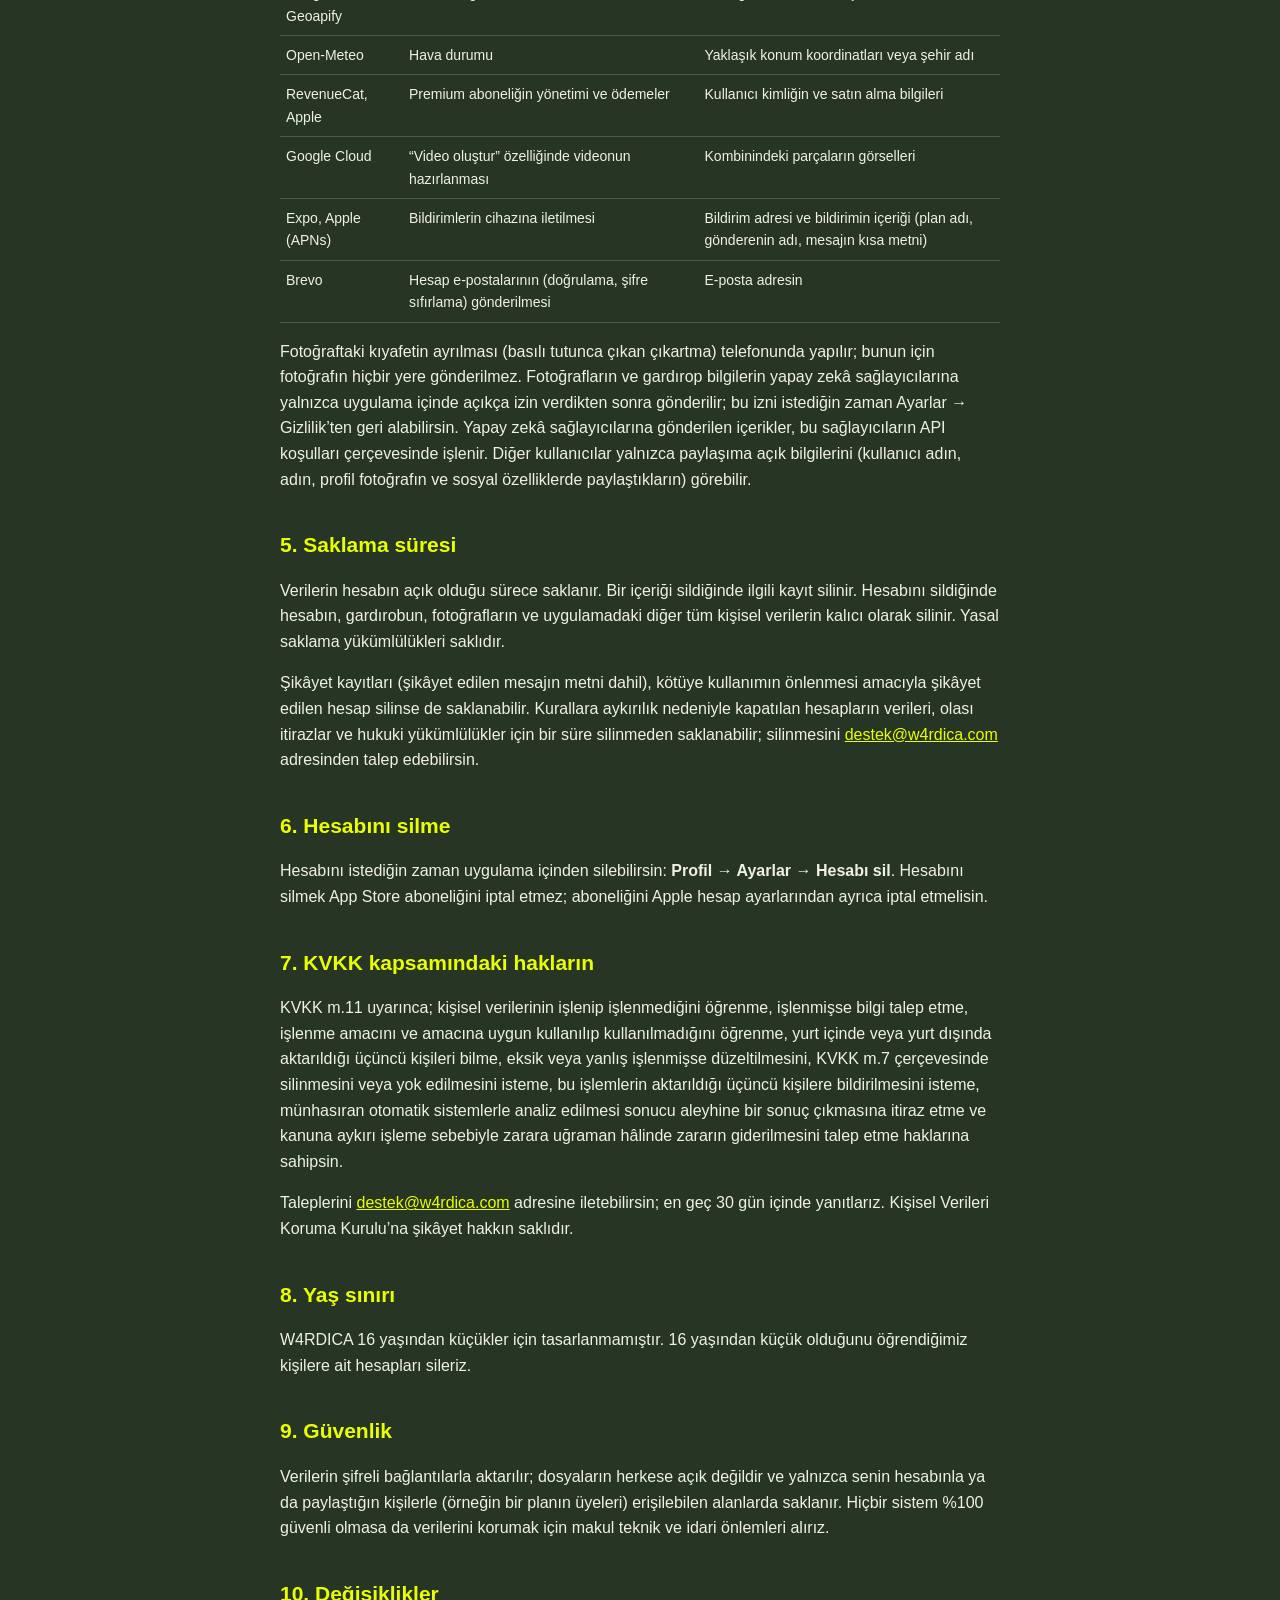
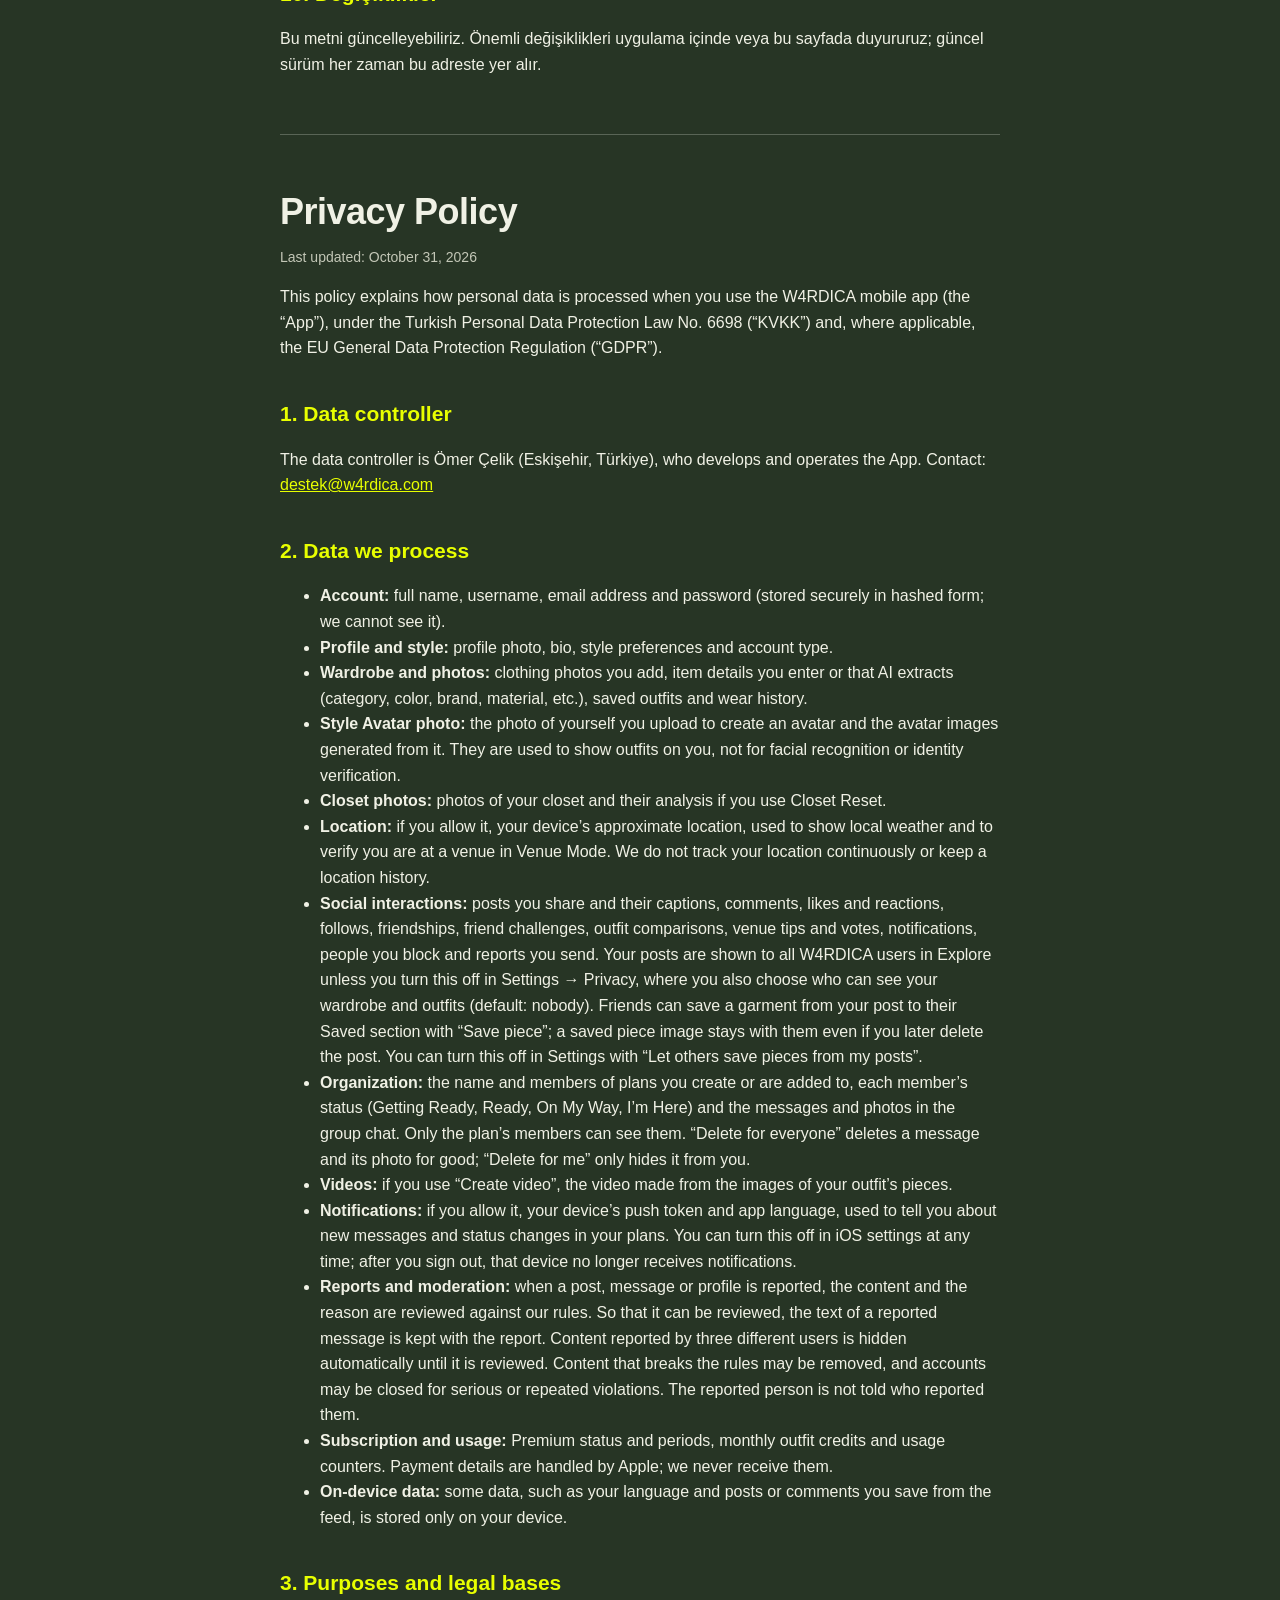
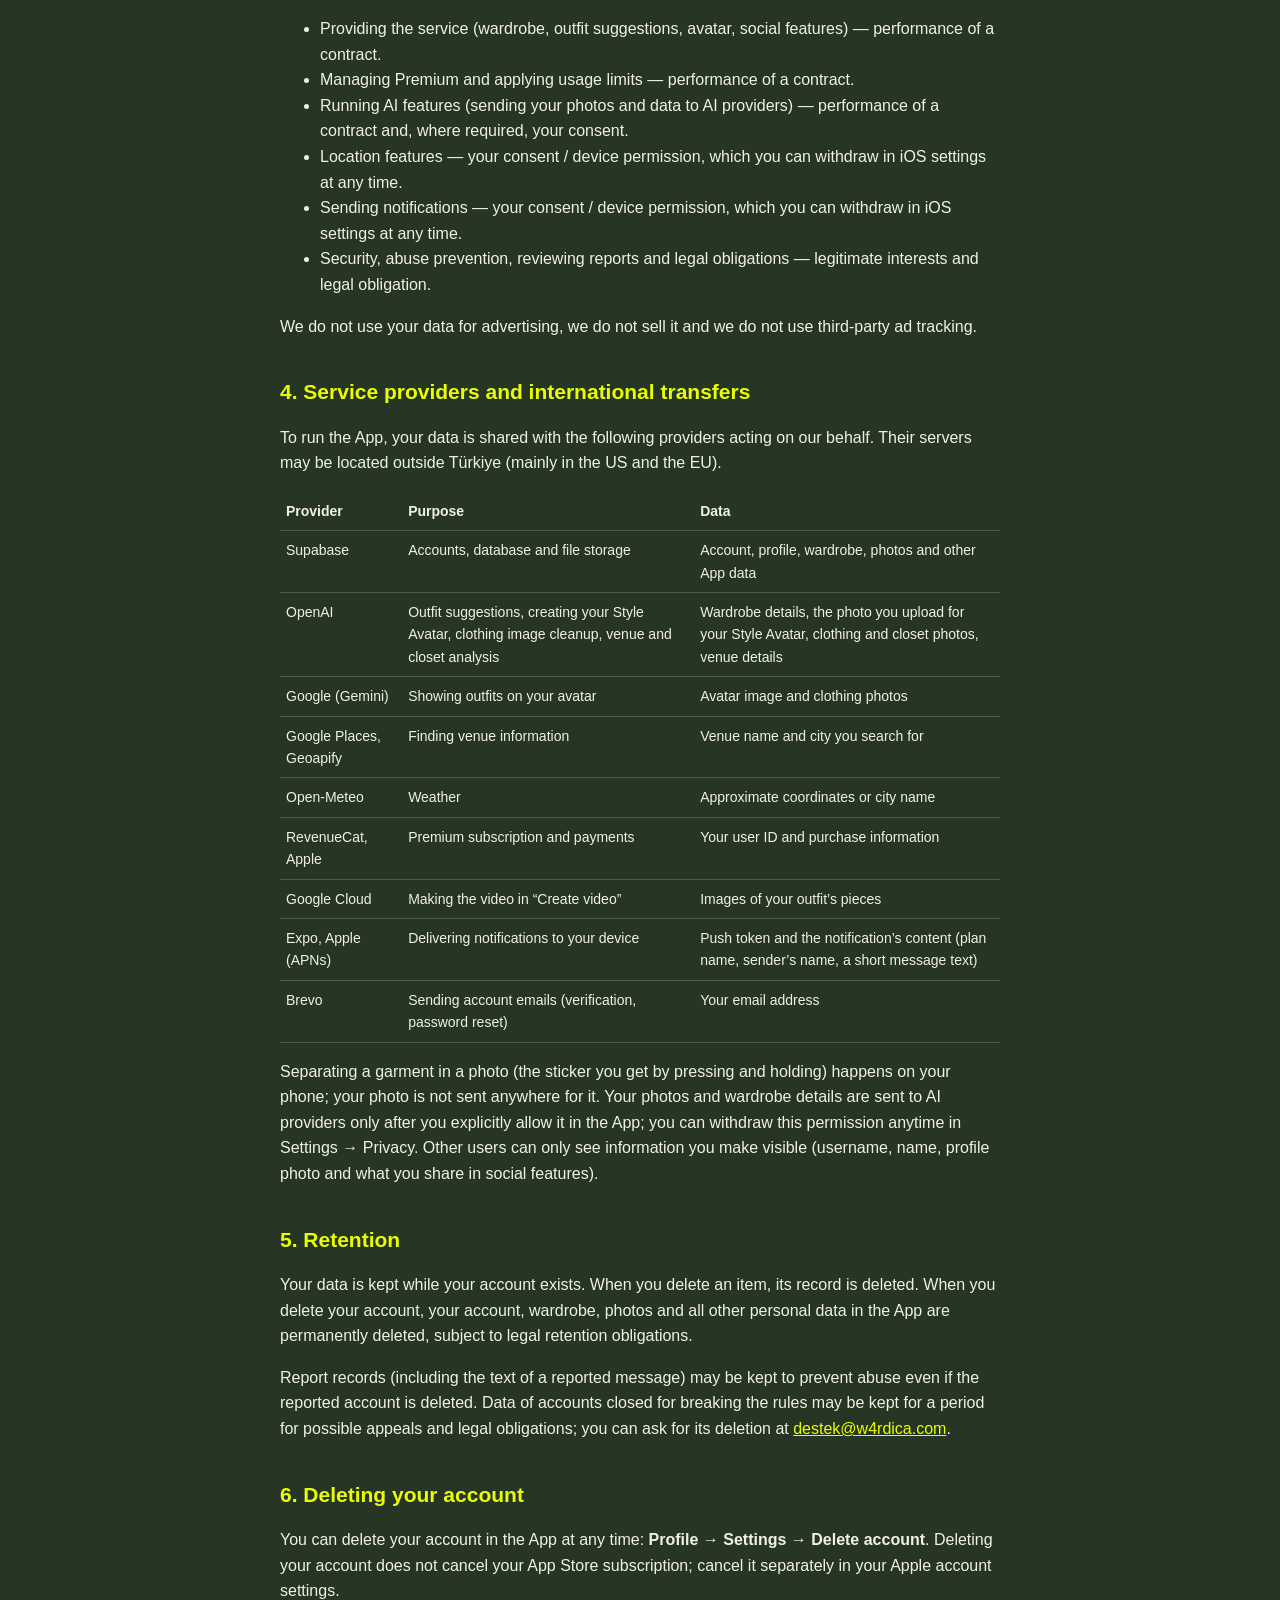
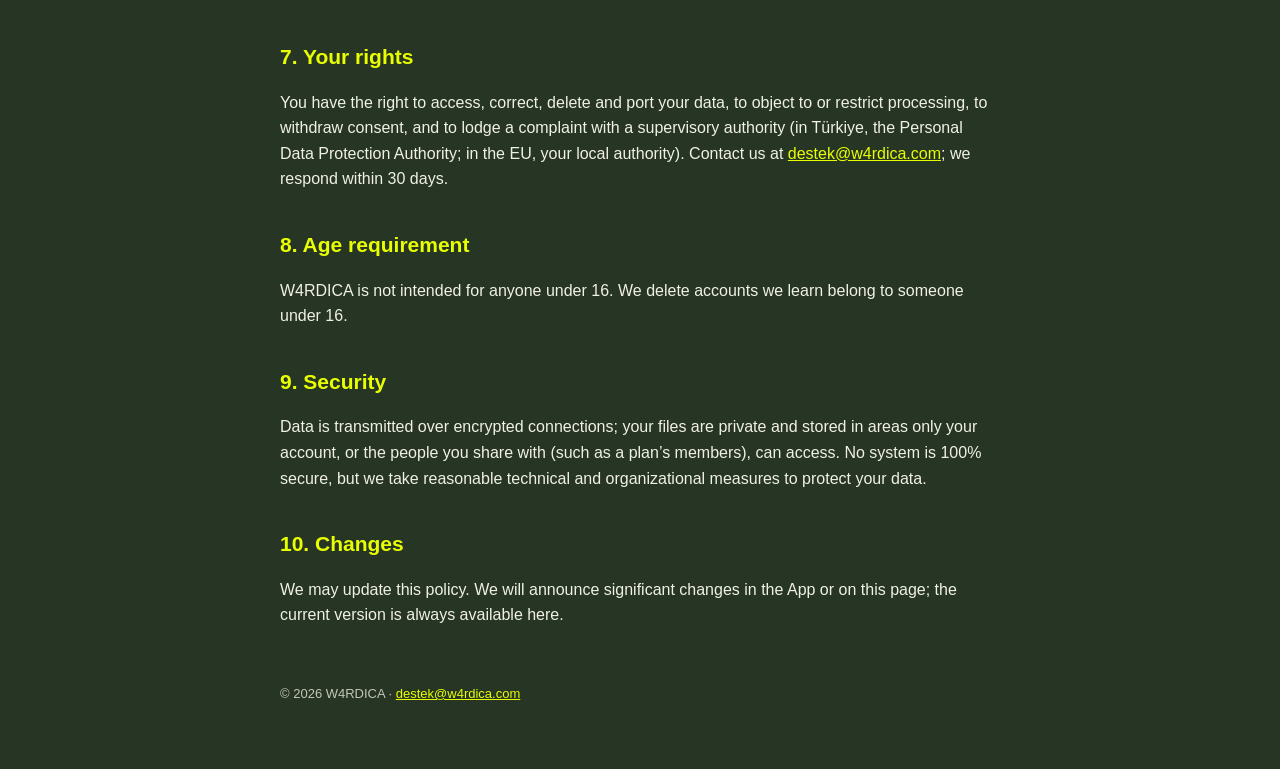
==== commit d16c7f98: "Privacy policy: garment cutout runs on the phone, Hugging Face removed Co-Authored-By: Claude Opus 5" ====
--- a/privacy.html
+++ b/privacy.html
@@ -24,7 +24,7 @@
       <!-- ============================ TÜRKÇE ============================ -->
       <article id="tr">
         <h1>Gizlilik Politikası ve KVKK Aydınlatma Metni</h1>
-        <p class="updated">Son güncelleme: 29 Ekim 2026</p>
+        <p class="updated">Son güncelleme: 31 Ekim 2026</p>
 
         <p>
           Bu metin, W4RDICA mobil uygulamasını (“Uygulama”) kullandığında
@@ -95,7 +95,6 @@
             <tr><td>Supabase</td><td>Hesap, veritabanı ve dosya depolama</td><td>Hesap, profil, gardırop, fotoğraflar ve uygulamadaki diğer veriler</td></tr>
             <tr><td>OpenAI</td><td>Kombin önerileri, Stil Avatarı oluşturma, kıyafet görseli temizleme, mekân ve dolap analizi</td><td>Gardırop bilgileri, Stil Avatarı için yüklediğin fotoğraf, kıyafet ve dolap fotoğrafları, mekân bilgileri</td></tr>
             <tr><td>Google (Gemini)</td><td>Kombinin avatarında görselleştirilmesi</td><td>Avatar görseli ve kıyafet fotoğrafları</td></tr>
-            <tr><td>Hugging Face</td><td>Fotoğraftaki kıyafetlerin ayrıştırılması</td><td>Kıyafet fotoğrafları</td></tr>
             <tr><td>Google Places, Geoapify</td><td>Mekân bilgilerinin bulunması</td><td>Aradığın mekân adı ve şehir</td></tr>
             <tr><td>Open-Meteo</td><td>Hava durumu</td><td>Yaklaşık konum koordinatları veya şehir adı</td></tr>
             <tr><td>RevenueCat, Apple</td><td>Premium aboneliğin yönetimi ve ödemeler</td><td>Kullanıcı kimliğin ve satın alma bilgileri</td></tr>
@@ -105,6 +104,8 @@
           </table>
         </div>
         <p>
+          Fotoğraftaki kıyafetin ayrılması (basılı tutunca çıkan çıkartma)
+          telefonunda yapılır; bunun için fotoğrafın hiçbir yere gönderilmez.
           Fotoğrafların ve gardırop bilgilerin yapay zekâ sağlayıcılarına
           yalnızca uygulama içinde açıkça izin verdikten sonra gönderilir; bu
           izni istediğin zaman Ayarlar → Gizlilik’ten geri alabilirsin.
@@ -159,7 +160,7 @@
       <!-- ============================ ENGLISH ============================ -->
       <article id="en" lang="en">
         <h1>Privacy Policy</h1>
-        <p class="updated">Last updated: October 29, 2026</p>
+        <p class="updated">Last updated: October 31, 2026</p>
 
         <p>
           This policy explains how personal data is processed when you use
@@ -215,7 +216,6 @@
             <tr><td>Supabase</td><td>Accounts, database and file storage</td><td>Account, profile, wardrobe, photos and other App data</td></tr>
             <tr><td>OpenAI</td><td>Outfit suggestions, creating your Style Avatar, clothing image cleanup, venue and closet analysis</td><td>Wardrobe details, the photo you upload for your Style Avatar, clothing and closet photos, venue details</td></tr>
             <tr><td>Google (Gemini)</td><td>Showing outfits on your avatar</td><td>Avatar image and clothing photos</td></tr>
-            <tr><td>Hugging Face</td><td>Separating garments in photos</td><td>Clothing photos</td></tr>
             <tr><td>Google Places, Geoapify</td><td>Finding venue information</td><td>Venue name and city you search for</td></tr>
             <tr><td>Open-Meteo</td><td>Weather</td><td>Approximate coordinates or city name</td></tr>
             <tr><td>RevenueCat, Apple</td><td>Premium subscription and payments</td><td>Your user ID and purchase information</td></tr>
@@ -224,7 +224,7 @@
             <tr><td>Brevo</td><td>Sending account emails (verification, password reset)</td><td>Your email address</td></tr>
           </table>
         </div>
-        <p>Your photos and wardrobe details are sent to AI providers only after you explicitly allow it in the App; you can withdraw this permission anytime in Settings → Privacy. Other users can only see information you make visible (username, name, profile photo and what you share in social features).</p>
+        <p>Separating a garment in a photo (the sticker you get by pressing and holding) happens on your phone; your photo is not sent anywhere for it. Your photos and wardrobe details are sent to AI providers only after you explicitly allow it in the App; you can withdraw this permission anytime in Settings → Privacy. Other users can only see information you make visible (username, name, profile photo and what you share in social features).</p>
 
         <h2>5. Retention</h2>
         <p>Your data is kept while your account exists. When you delete an item, its record is deleted. When you delete your account, your account, wardrobe, photos and all other personal data in the App are permanently deleted, subject to legal retention obligations.</p>
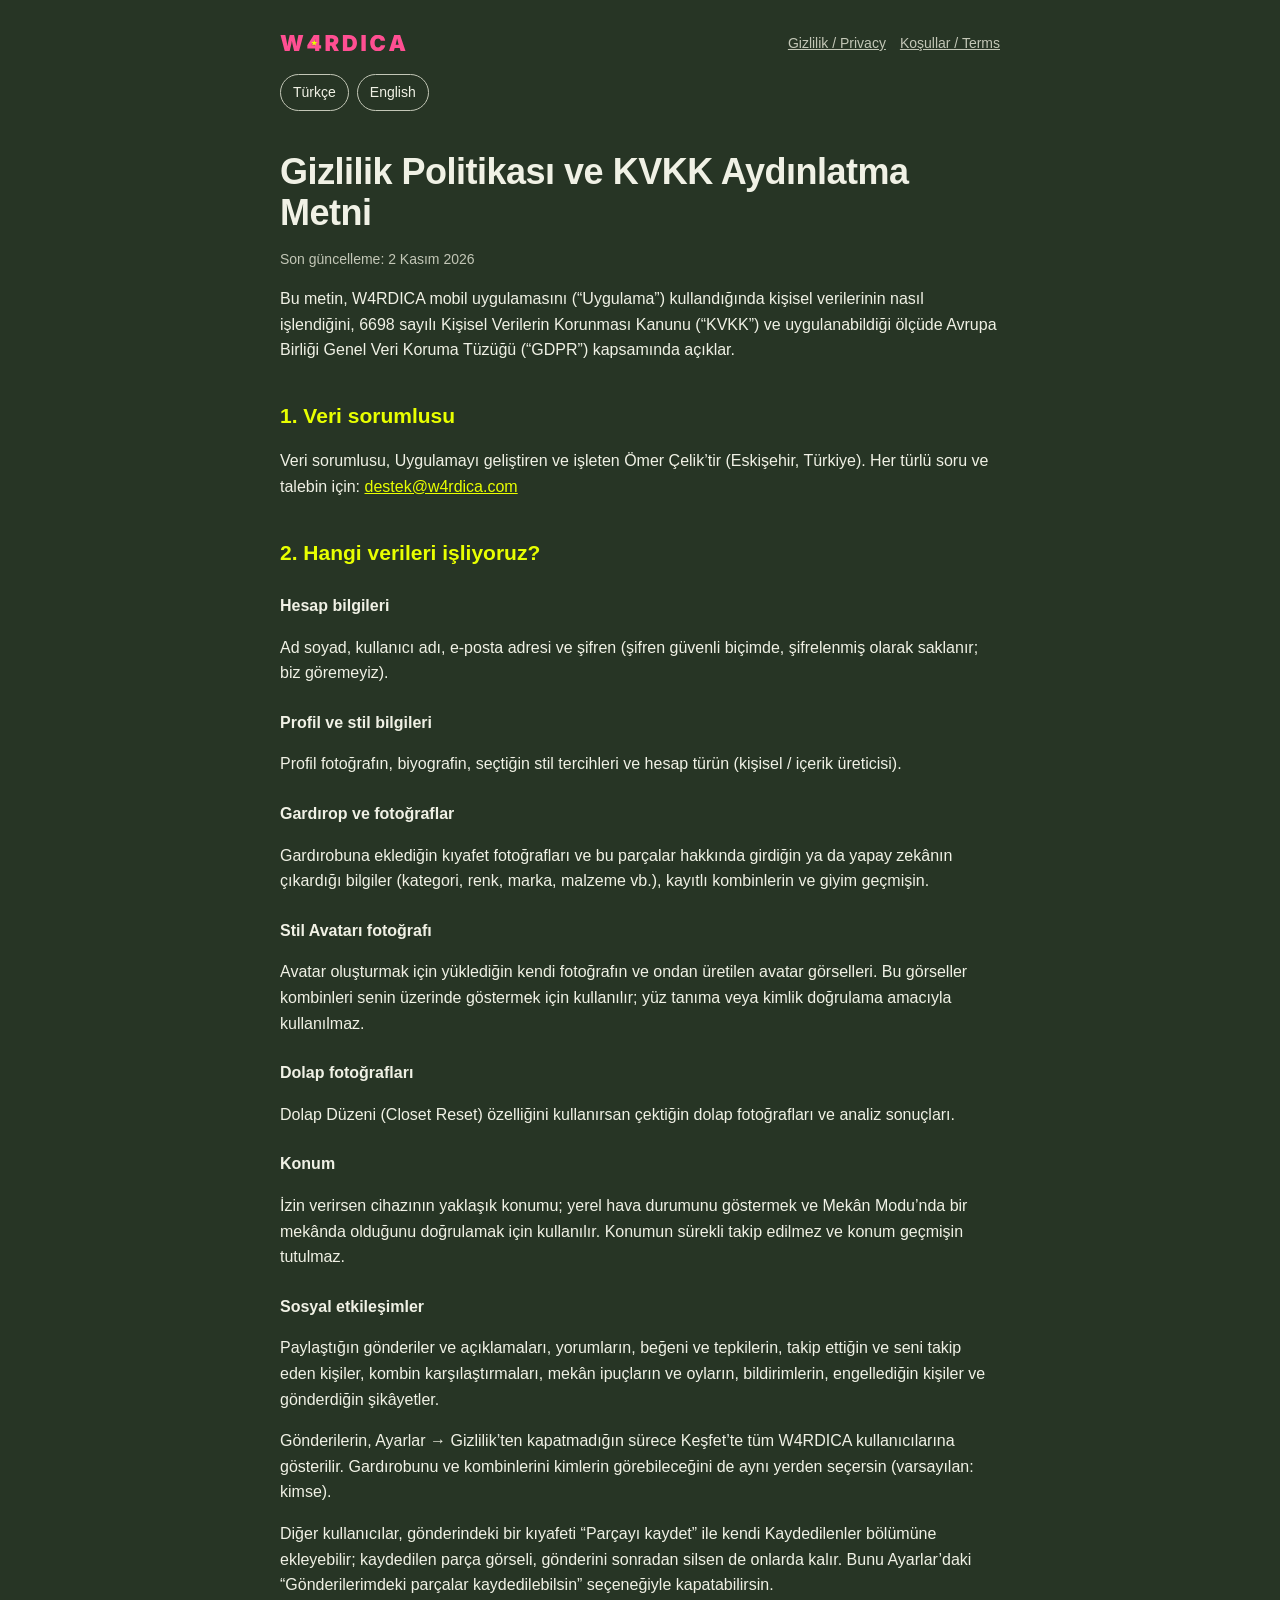
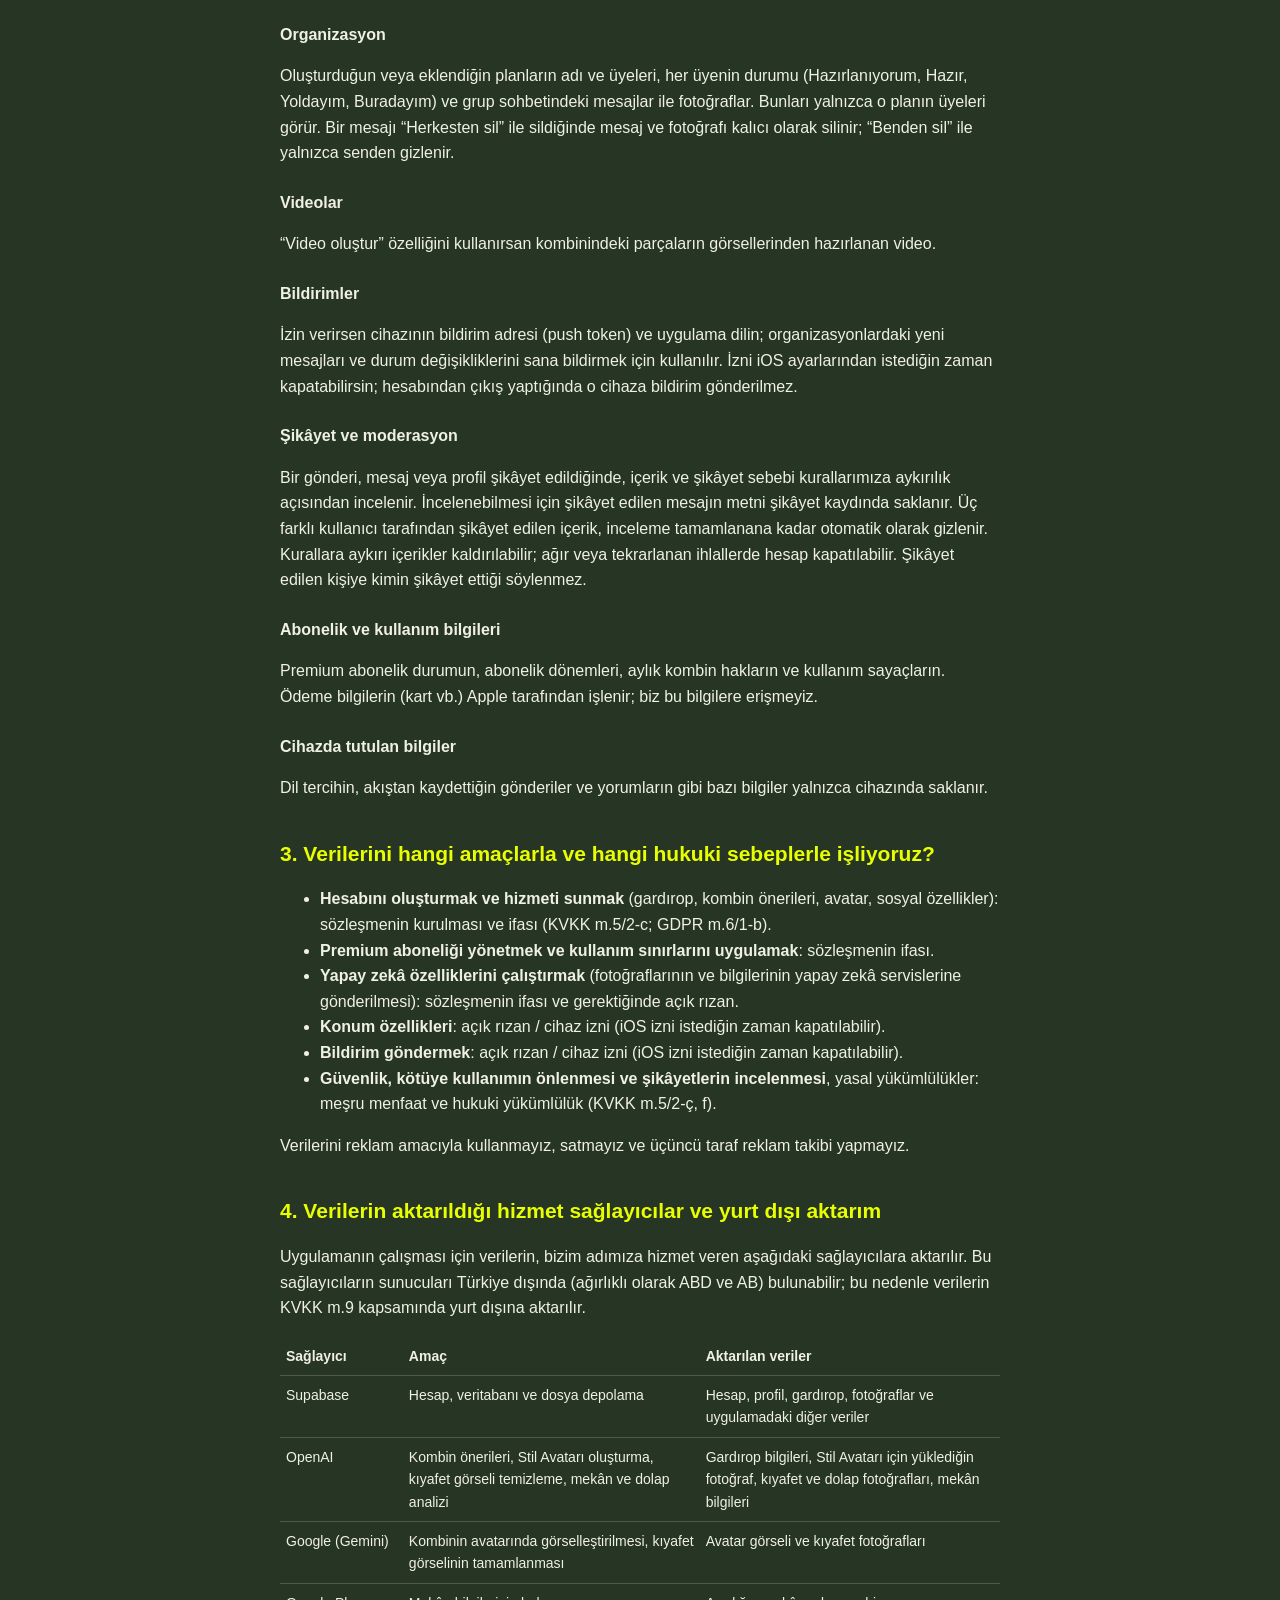
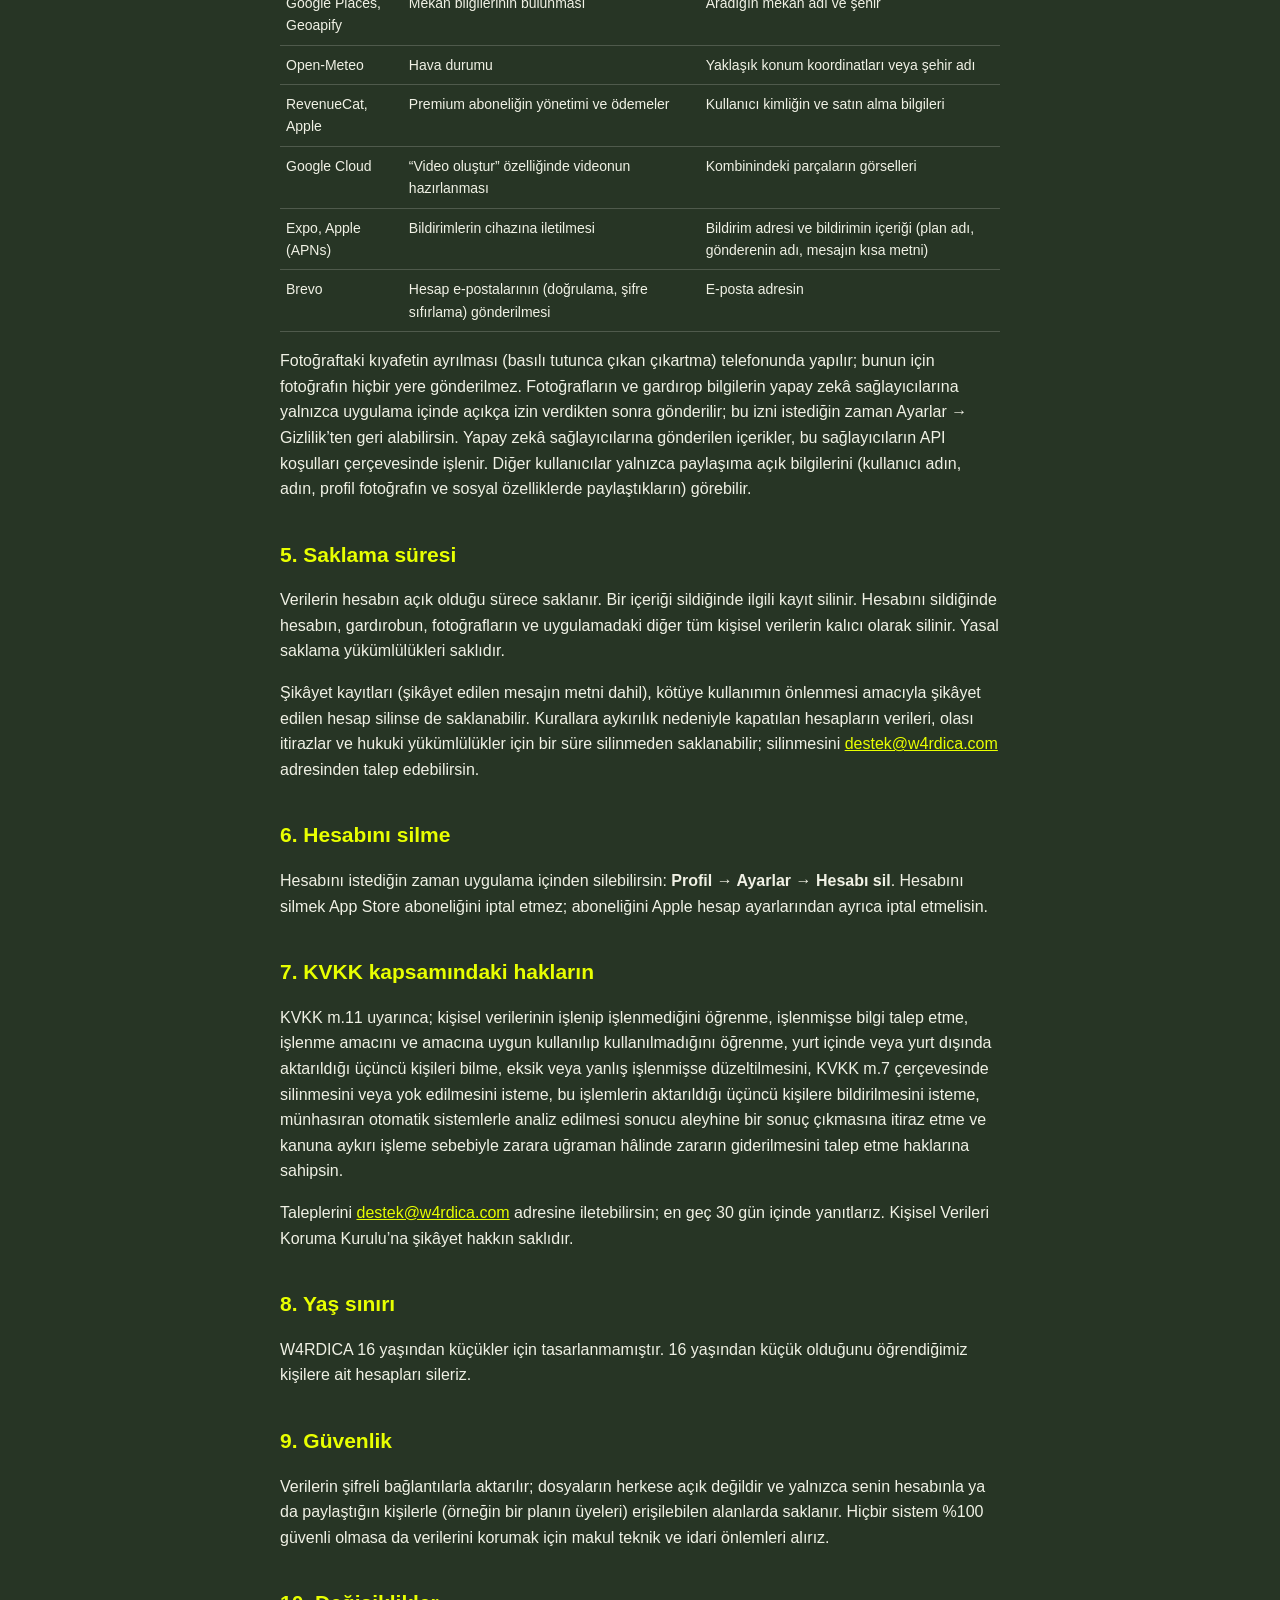
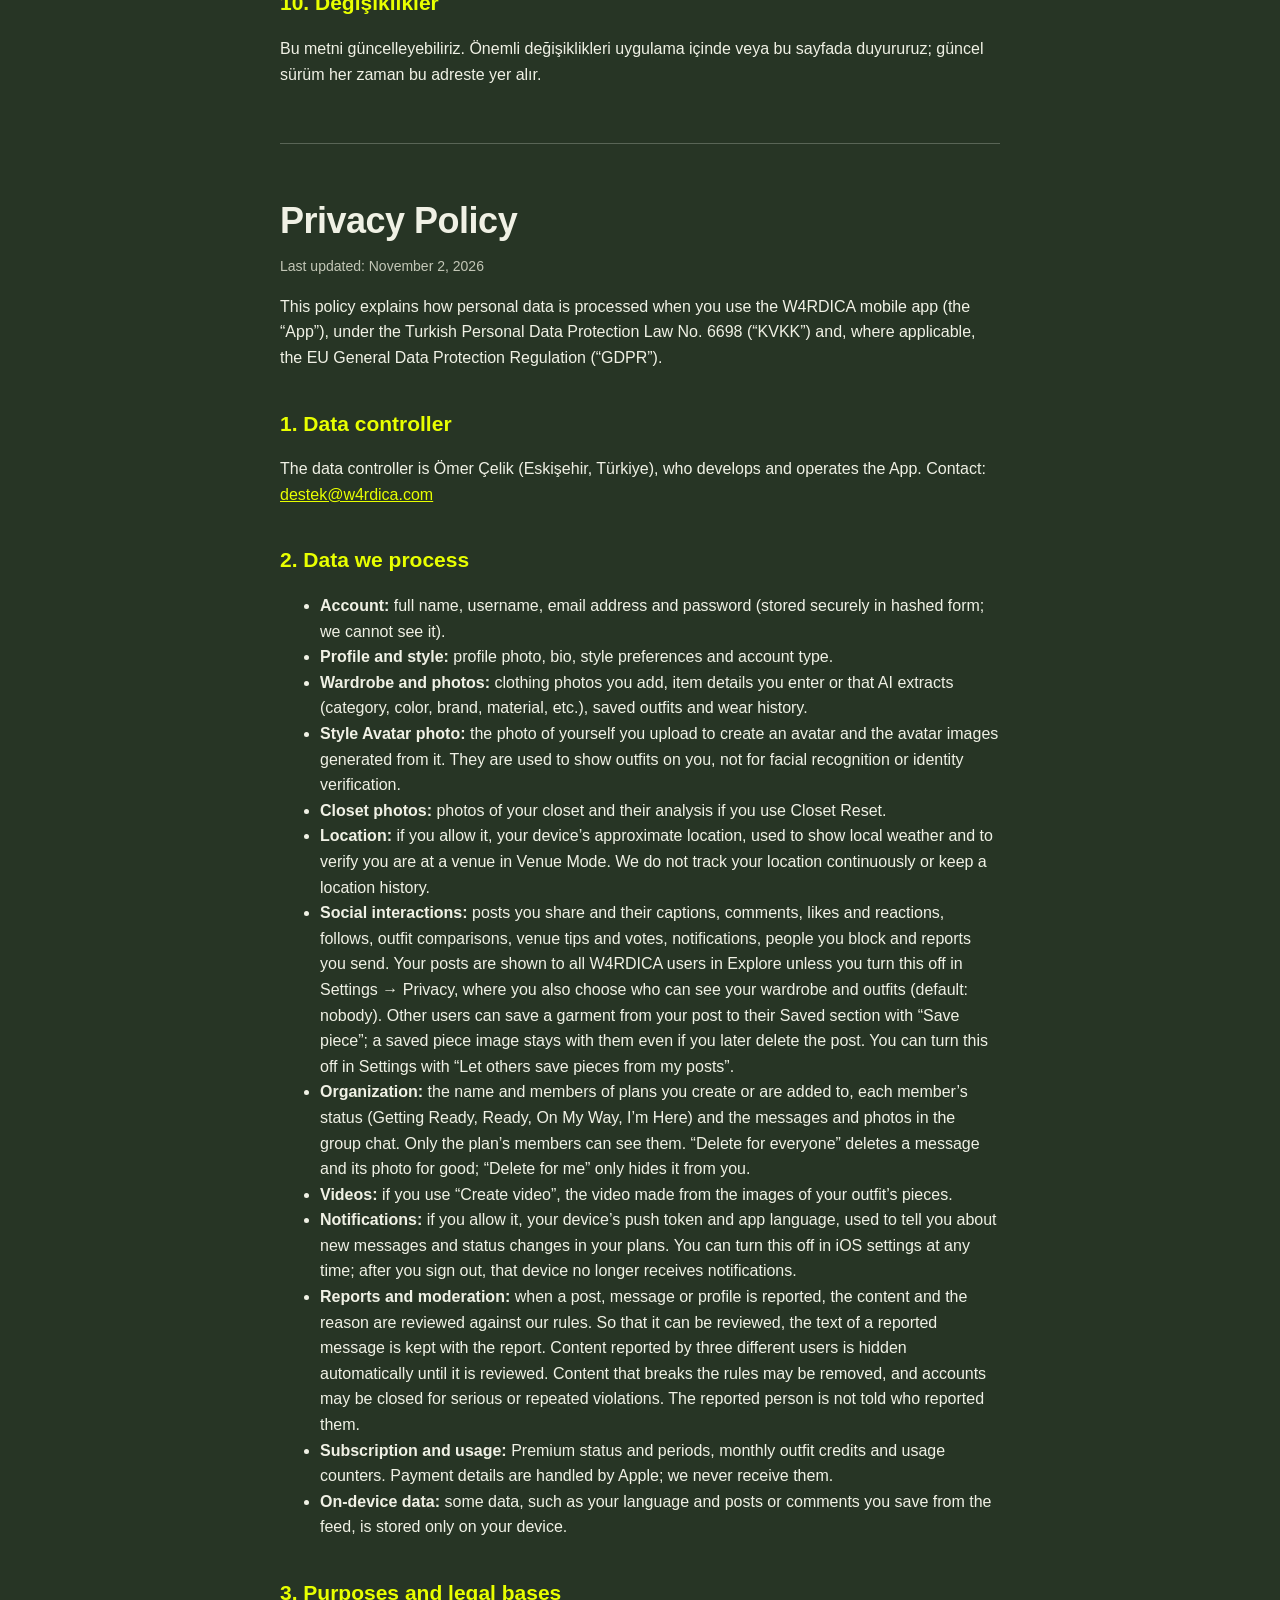
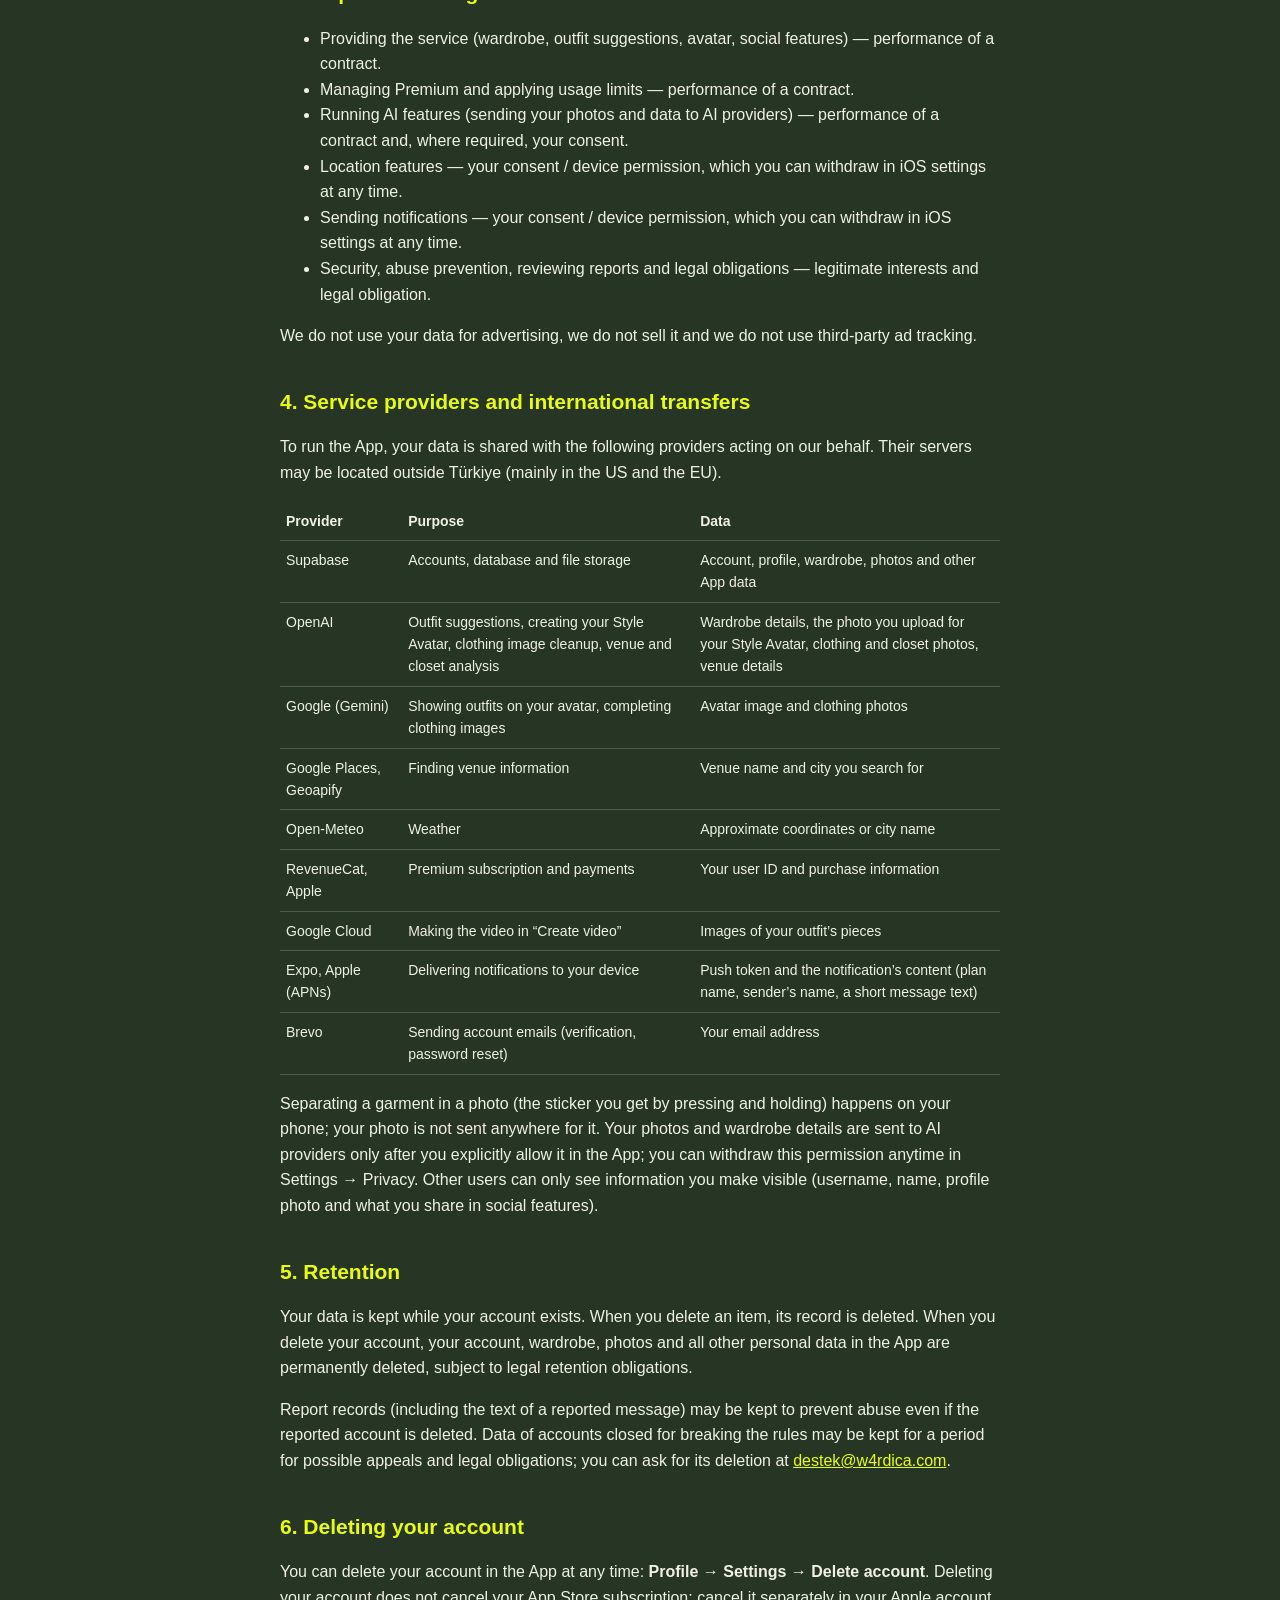
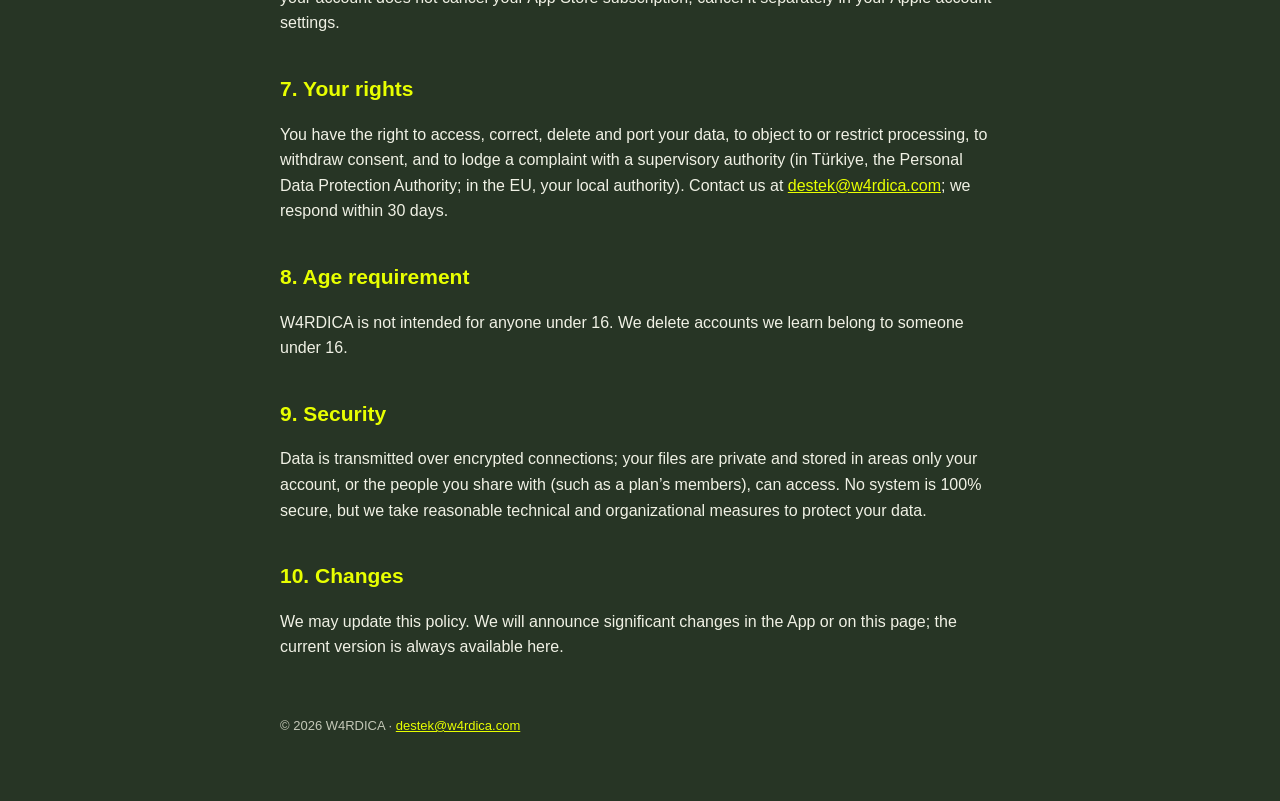
==== commit ac353181: "New screenshots and features; vector wordmark; Lite and Premium plans - Home page: current app scree" ====
--- a/privacy.html
+++ b/privacy.html
@@ -9,7 +9,7 @@
   <body>
     <div class="wrap">
       <nav class="top">
-        <a class="brand" href="./">W4RDICA</a>
+        <a class="brand" href="./" aria-label="W4RDICA"><img class="brand-logo" src="images/w4rdica-wordmark.svg" alt="W4RDICA" width="118" height="15" /></a>
         <div class="links">
           <a href="privacy.html">Gizlilik / Privacy</a>
           <a href="terms.html">Koşullar / Terms</a>
@@ -24,7 +24,7 @@
       <!-- ============================ TÜRKÇE ============================ -->
       <article id="tr">
         <h1>Gizlilik Politikası ve KVKK Aydınlatma Metni</h1>
-        <p class="updated">Son güncelleme: 31 Ekim 2026</p>
+        <p class="updated">Son güncelleme: 2 Kasım 2026</p>
 
         <p>
           Bu metin, W4RDICA mobil uygulamasını (“Uygulama”) kullandığında
@@ -55,9 +55,9 @@
         <h3>Konum</h3>
         <p>İzin verirsen cihazının yaklaşık konumu; yerel hava durumunu göstermek ve Mekân Modu’nda bir mekânda olduğunu doğrulamak için kullanılır. Konumun sürekli takip edilmez ve konum geçmişin tutulmaz.</p>
         <h3>Sosyal etkileşimler</h3>
-        <p>Paylaştığın gönderiler ve açıklamaları, yorumların, beğeni ve tepkilerin, takip ettiğin ve seni takip eden kişiler, arkadaşlıkların, arkadaş meydan okumaları, kombin karşılaştırmaları, mekân ipuçların ve oyların, bildirimlerin, engellediğin kişiler ve gönderdiğin şikâyetler.</p>
+        <p>Paylaştığın gönderiler ve açıklamaları, yorumların, beğeni ve tepkilerin, takip ettiğin ve seni takip eden kişiler, kombin karşılaştırmaları, mekân ipuçların ve oyların, bildirimlerin, engellediğin kişiler ve gönderdiğin şikâyetler.</p>
         <p>Gönderilerin, Ayarlar → Gizlilik’ten kapatmadığın sürece Keşfet’te tüm W4RDICA kullanıcılarına gösterilir. Gardırobunu ve kombinlerini kimlerin görebileceğini de aynı yerden seçersin (varsayılan: kimse).</p>
-        <p>Arkadaşların, gönderindeki bir kıyafeti “Parçayı kaydet” ile kendi Kaydedilenler bölümüne ekleyebilir; kaydedilen parça görseli, gönderini sonradan silsen de onlarda kalır. Bunu Ayarlar’daki “Gönderilerimdeki parçalar kaydedilebilsin” seçeneğiyle kapatabilirsin.</p>
+        <p>Diğer kullanıcılar, gönderindeki bir kıyafeti “Parçayı kaydet” ile kendi Kaydedilenler bölümüne ekleyebilir; kaydedilen parça görseli, gönderini sonradan silsen de onlarda kalır. Bunu Ayarlar’daki “Gönderilerimdeki parçalar kaydedilebilsin” seçeneğiyle kapatabilirsin.</p>
         <h3>Organizasyon</h3>
         <p>Oluşturduğun veya eklendiğin planların adı ve üyeleri, her üyenin durumu (Hazırlanıyorum, Hazır, Yoldayım, Buradayım) ve grup sohbetindeki mesajlar ile fotoğraflar. Bunları yalnızca o planın üyeleri görür. Bir mesajı “Herkesten sil” ile sildiğinde mesaj ve fotoğrafı kalıcı olarak silinir; “Benden sil” ile yalnızca senden gizlenir.</p>
         <h3>Videolar</h3>
@@ -94,7 +94,7 @@
             <tr><th>Sağlayıcı</th><th>Amaç</th><th>Aktarılan veriler</th></tr>
             <tr><td>Supabase</td><td>Hesap, veritabanı ve dosya depolama</td><td>Hesap, profil, gardırop, fotoğraflar ve uygulamadaki diğer veriler</td></tr>
             <tr><td>OpenAI</td><td>Kombin önerileri, Stil Avatarı oluşturma, kıyafet görseli temizleme, mekân ve dolap analizi</td><td>Gardırop bilgileri, Stil Avatarı için yüklediğin fotoğraf, kıyafet ve dolap fotoğrafları, mekân bilgileri</td></tr>
-            <tr><td>Google (Gemini)</td><td>Kombinin avatarında görselleştirilmesi</td><td>Avatar görseli ve kıyafet fotoğrafları</td></tr>
+            <tr><td>Google (Gemini)</td><td>Kombinin avatarında görselleştirilmesi, kıyafet görselinin tamamlanması</td><td>Avatar görseli ve kıyafet fotoğrafları</td></tr>
             <tr><td>Google Places, Geoapify</td><td>Mekân bilgilerinin bulunması</td><td>Aradığın mekân adı ve şehir</td></tr>
             <tr><td>Open-Meteo</td><td>Hava durumu</td><td>Yaklaşık konum koordinatları veya şehir adı</td></tr>
             <tr><td>RevenueCat, Apple</td><td>Premium aboneliğin yönetimi ve ödemeler</td><td>Kullanıcı kimliğin ve satın alma bilgileri</td></tr>
@@ -160,7 +160,7 @@
       <!-- ============================ ENGLISH ============================ -->
       <article id="en" lang="en">
         <h1>Privacy Policy</h1>
-        <p class="updated">Last updated: October 31, 2026</p>
+        <p class="updated">Last updated: November 2, 2026</p>
 
         <p>
           This policy explains how personal data is processed when you use
@@ -184,7 +184,7 @@
           <li><strong>Style Avatar photo:</strong> the photo of yourself you upload to create an avatar and the avatar images generated from it. They are used to show outfits on you, not for facial recognition or identity verification.</li>
           <li><strong>Closet photos:</strong> photos of your closet and their analysis if you use Closet Reset.</li>
           <li><strong>Location:</strong> if you allow it, your device’s approximate location, used to show local weather and to verify you are at a venue in Venue Mode. We do not track your location continuously or keep a location history.</li>
-          <li><strong>Social interactions:</strong> posts you share and their captions, comments, likes and reactions, follows, friendships, friend challenges, outfit comparisons, venue tips and votes, notifications, people you block and reports you send. Your posts are shown to all W4RDICA users in Explore unless you turn this off in Settings → Privacy, where you also choose who can see your wardrobe and outfits (default: nobody). Friends can save a garment from your post to their Saved section with “Save piece”; a saved piece image stays with them even if you later delete the post. You can turn this off in Settings with “Let others save pieces from my posts”.</li>
+          <li><strong>Social interactions:</strong> posts you share and their captions, comments, likes and reactions, follows, outfit comparisons, venue tips and votes, notifications, people you block and reports you send. Your posts are shown to all W4RDICA users in Explore unless you turn this off in Settings → Privacy, where you also choose who can see your wardrobe and outfits (default: nobody). Other users can save a garment from your post to their Saved section with “Save piece”; a saved piece image stays with them even if you later delete the post. You can turn this off in Settings with “Let others save pieces from my posts”.</li>
           <li><strong>Organization:</strong> the name and members of plans you create or are added to, each member’s status (Getting Ready, Ready, On My Way, I’m Here) and the messages and photos in the group chat. Only the plan’s members can see them. “Delete for everyone” deletes a message and its photo for good; “Delete for me” only hides it from you.</li>
           <li><strong>Videos:</strong> if you use “Create video”, the video made from the images of your outfit’s pieces.</li>
           <li><strong>Notifications:</strong> if you allow it, your device’s push token and app language, used to tell you about new messages and status changes in your plans. You can turn this off in iOS settings at any time; after you sign out, that device no longer receives notifications.</li>
@@ -215,7 +215,7 @@
             <tr><th>Provider</th><th>Purpose</th><th>Data</th></tr>
             <tr><td>Supabase</td><td>Accounts, database and file storage</td><td>Account, profile, wardrobe, photos and other App data</td></tr>
             <tr><td>OpenAI</td><td>Outfit suggestions, creating your Style Avatar, clothing image cleanup, venue and closet analysis</td><td>Wardrobe details, the photo you upload for your Style Avatar, clothing and closet photos, venue details</td></tr>
-            <tr><td>Google (Gemini)</td><td>Showing outfits on your avatar</td><td>Avatar image and clothing photos</td></tr>
+            <tr><td>Google (Gemini)</td><td>Showing outfits on your avatar, completing clothing images</td><td>Avatar image and clothing photos</td></tr>
             <tr><td>Google Places, Geoapify</td><td>Finding venue information</td><td>Venue name and city you search for</td></tr>
             <tr><td>Open-Meteo</td><td>Weather</td><td>Approximate coordinates or city name</td></tr>
             <tr><td>RevenueCat, Apple</td><td>Premium subscription and payments</td><td>Your user ID and purchase information</td></tr>
--- a/style.css
+++ b/style.css
@@ -42,6 +42,14 @@
   letter-spacing: 3px;
   color: var(--brand);
   text-decoration: none;
+}
+
+/* The wordmark is an SVG (images/w4rdica-wordmark.svg), so the star in
+   the "4" sits in the same place on every device and font. */
+.brand-logo {
+  display: block;
+  height: 16px;
+  width: auto;
 }
 
 nav.top {
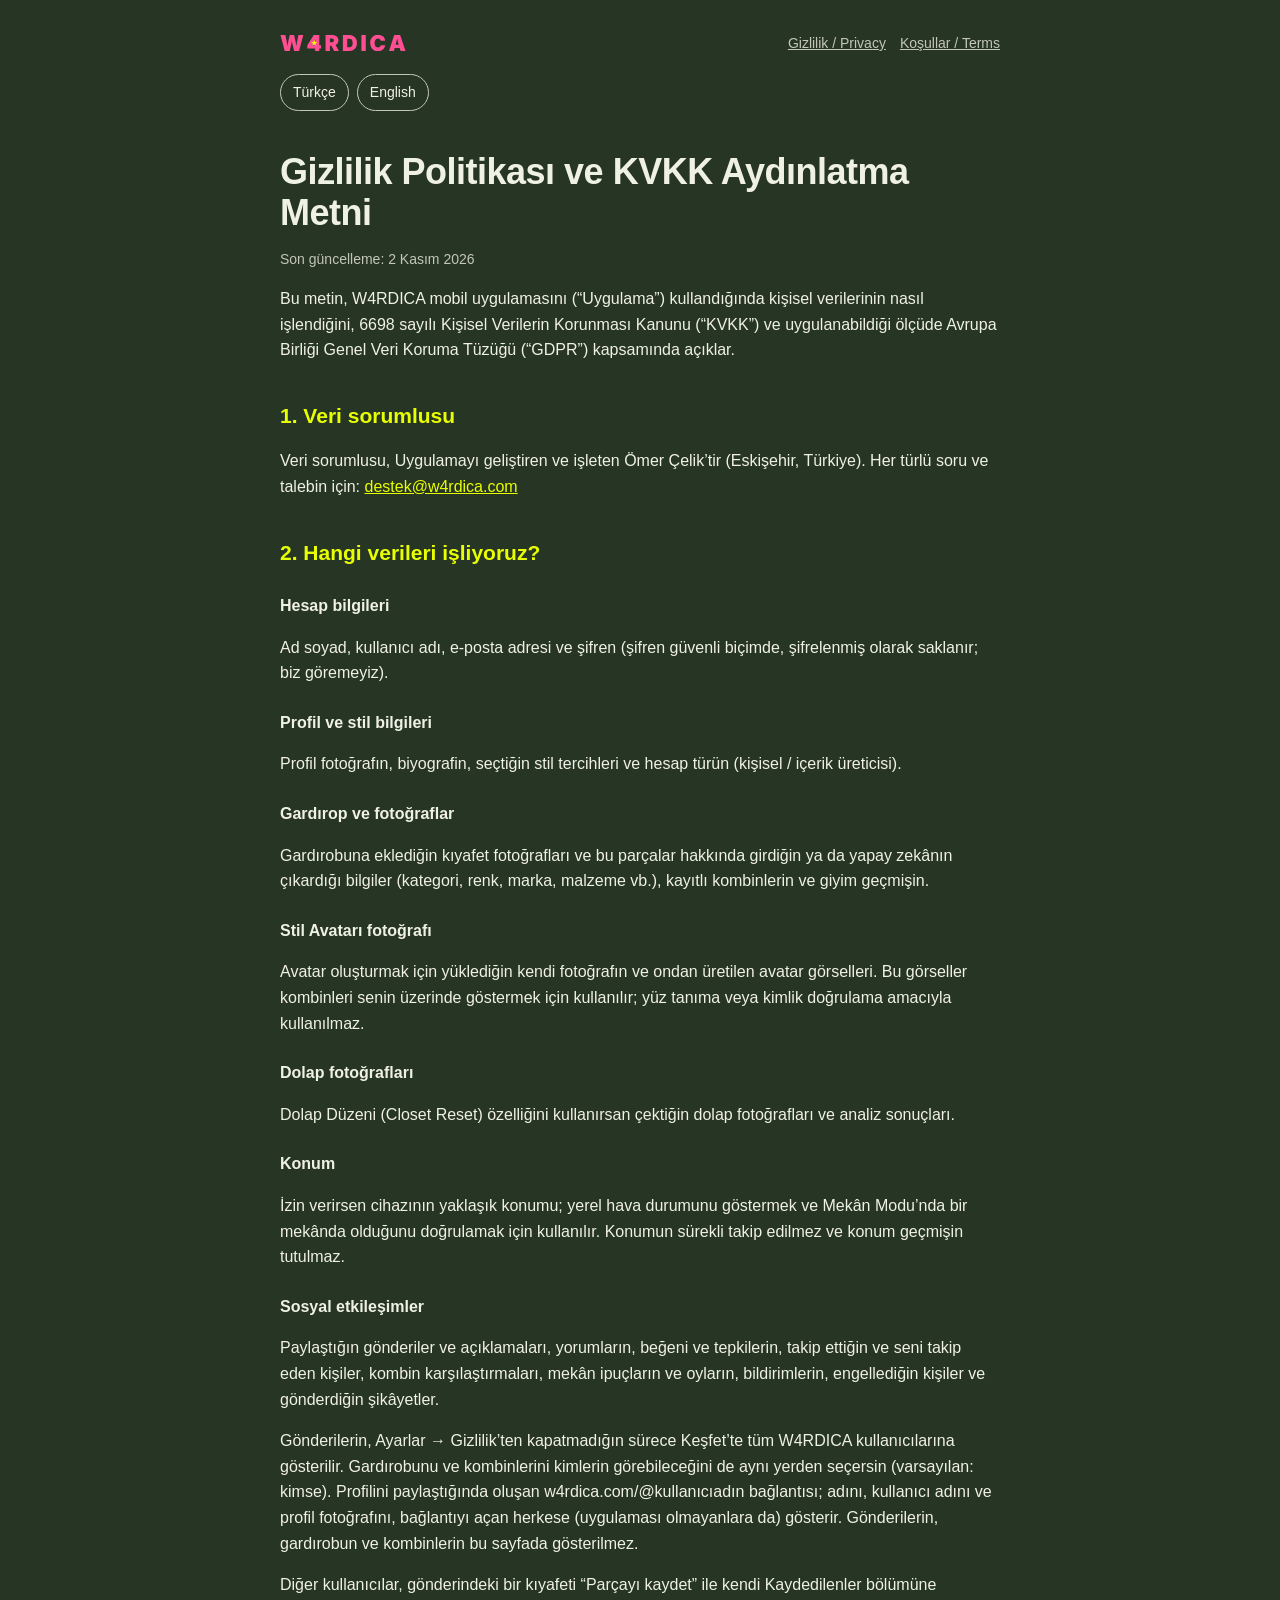
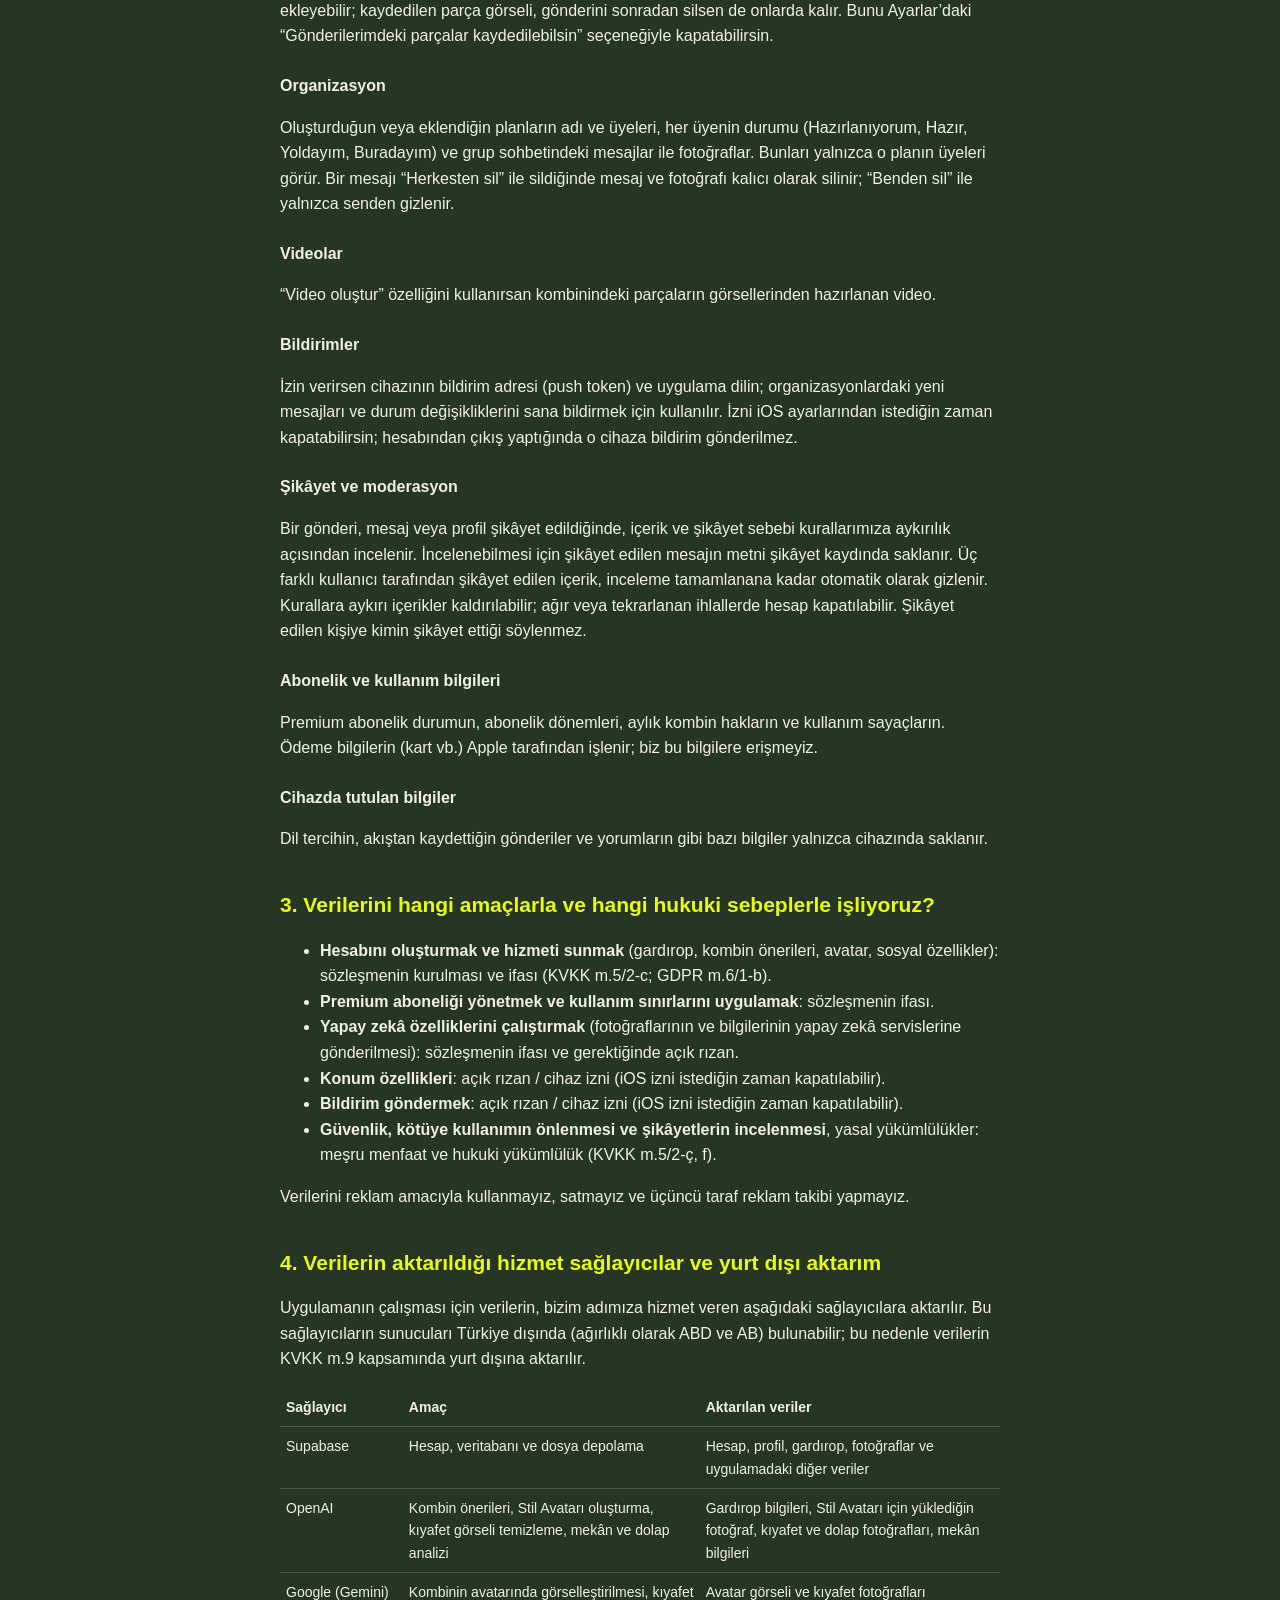
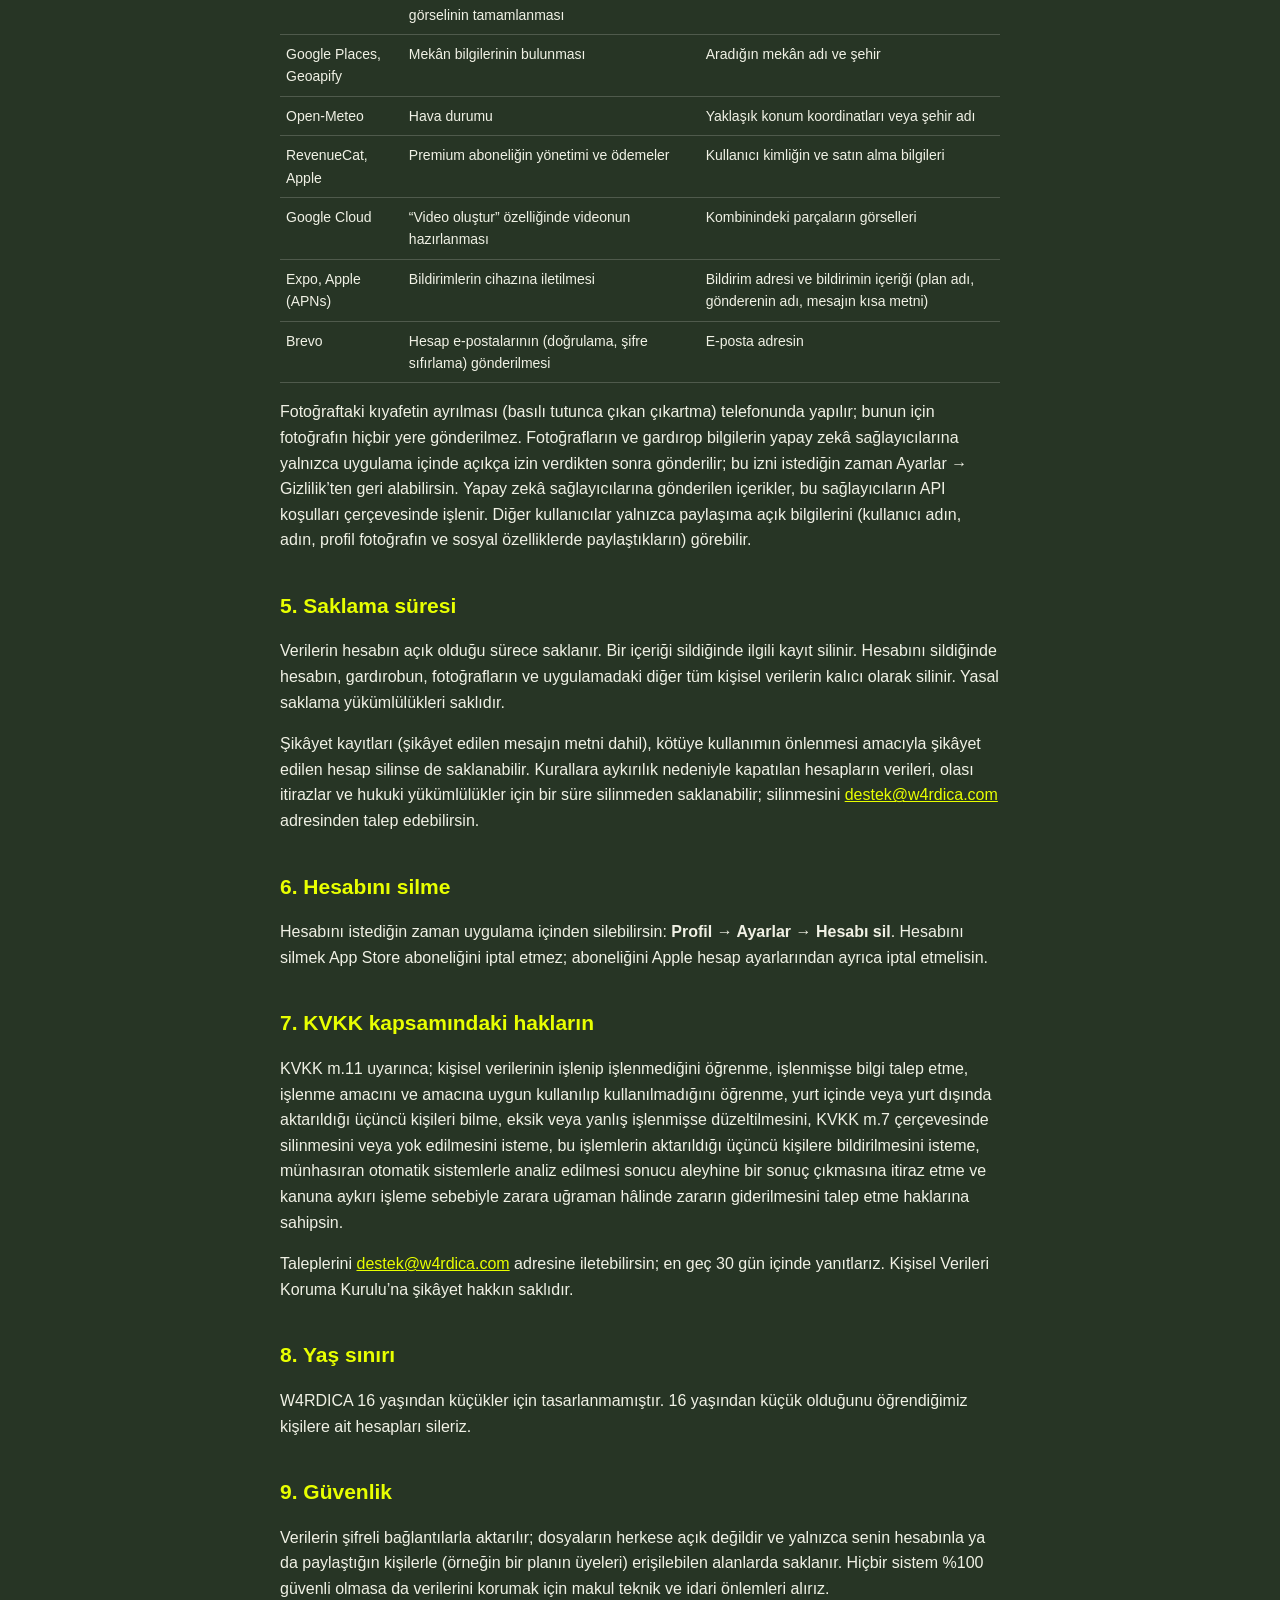
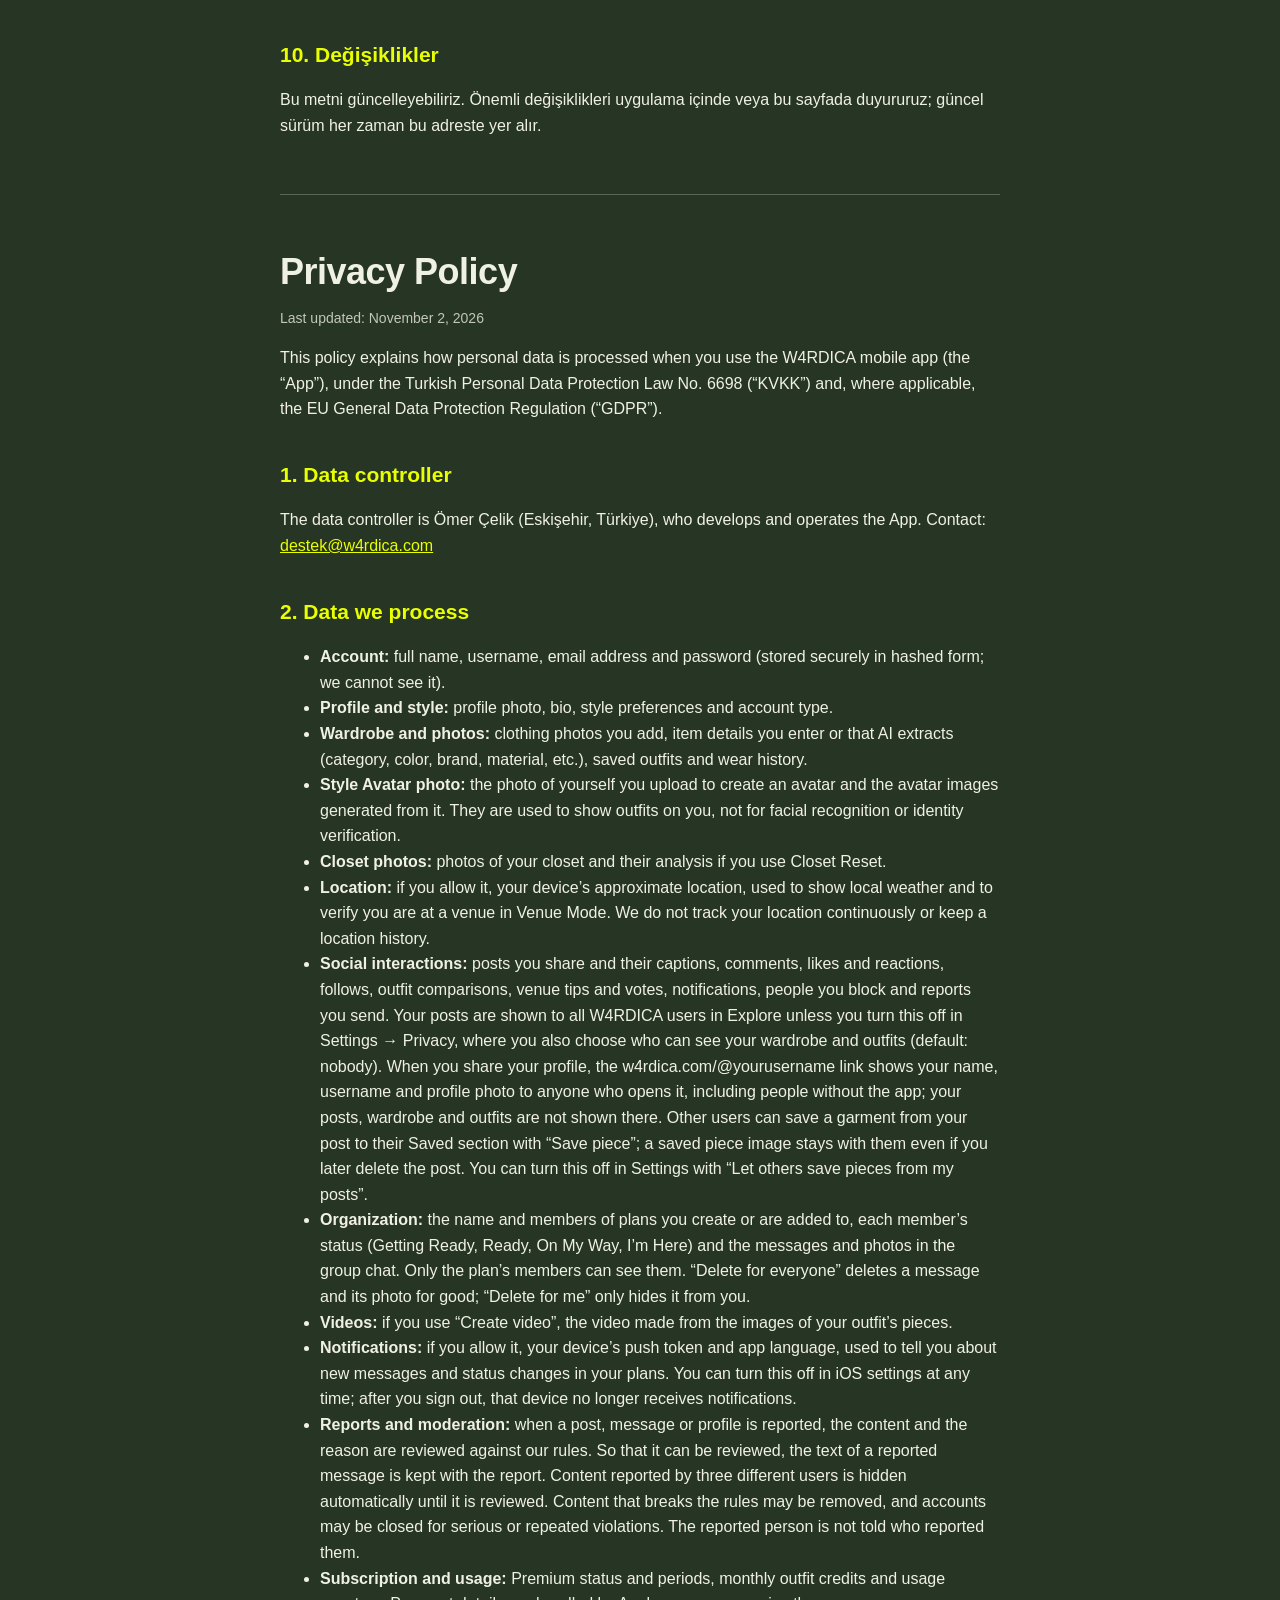
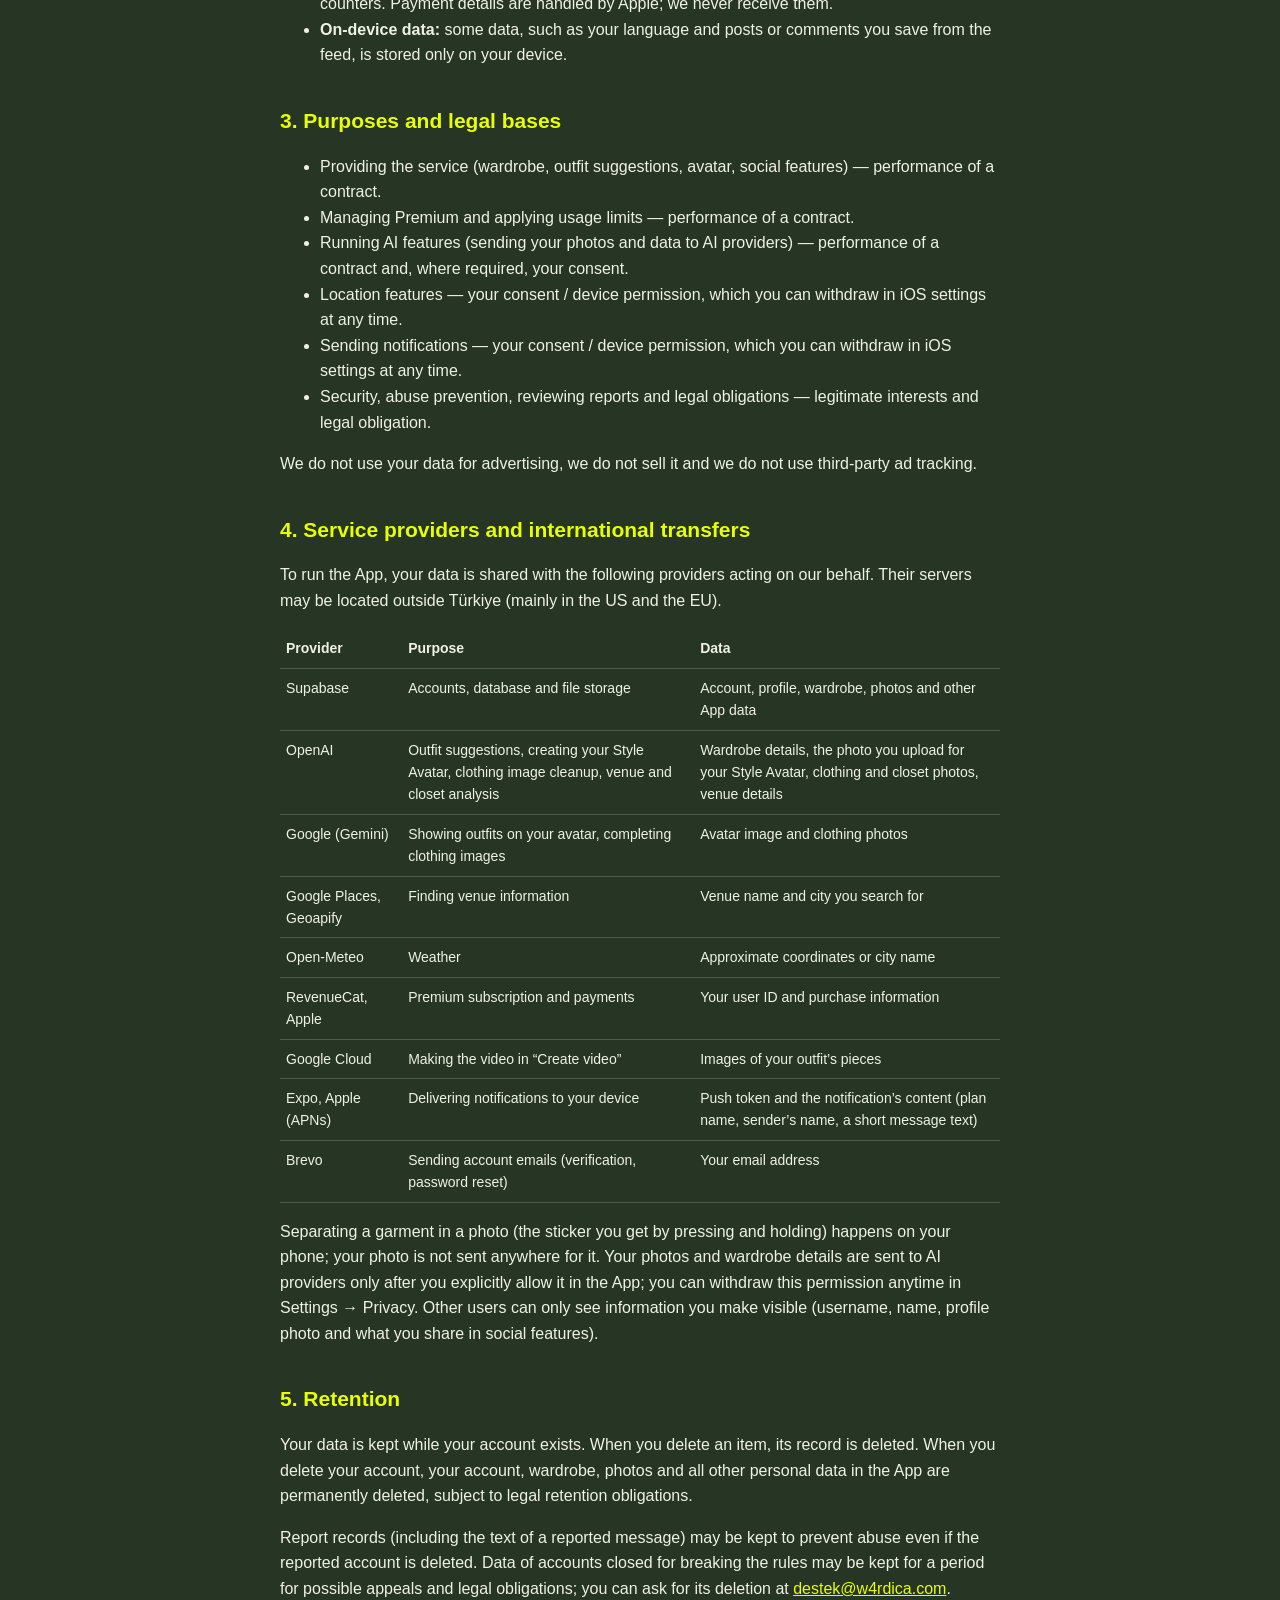
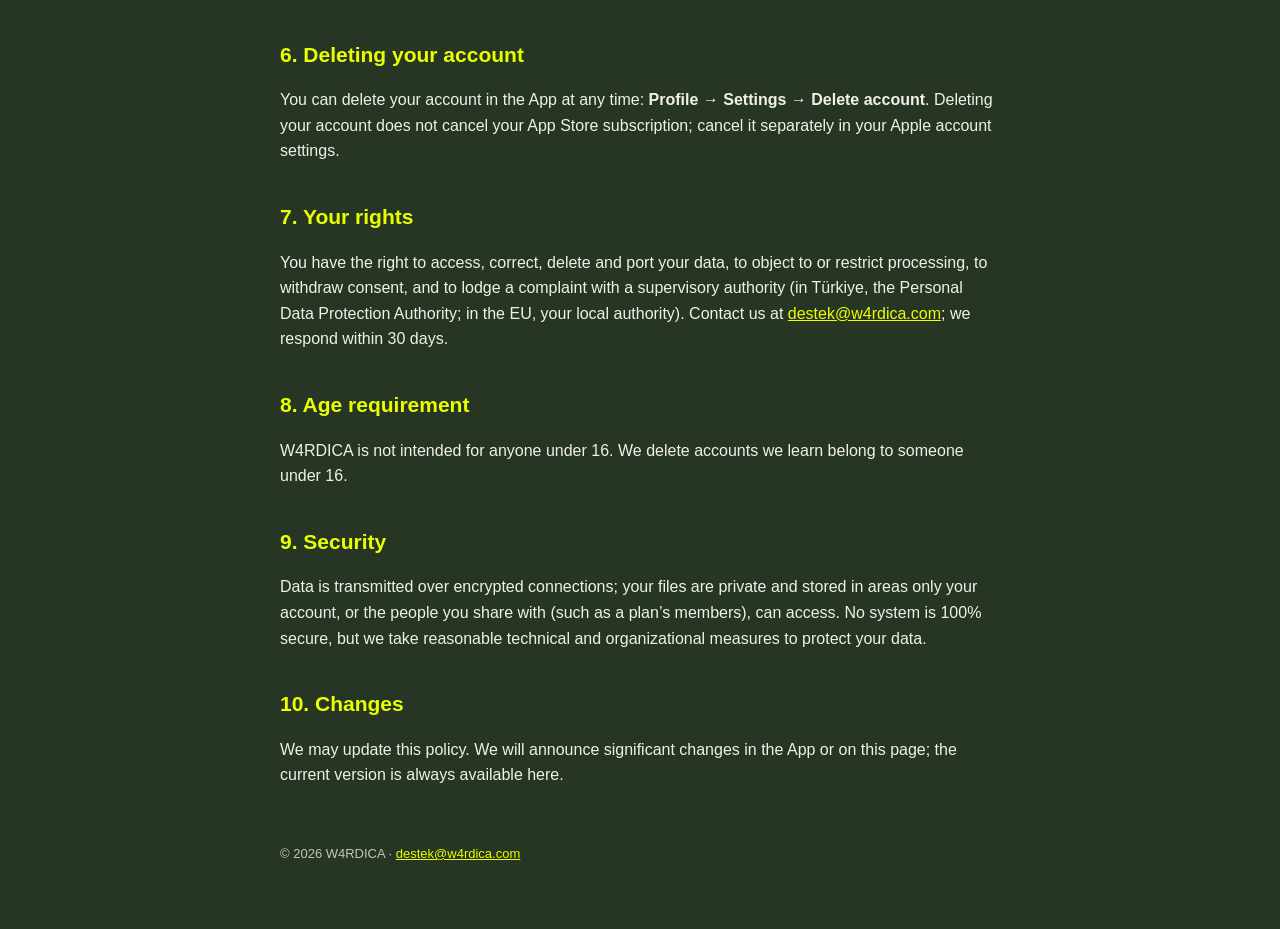
==== commit cda449f8: "Privacy: the shared w4rdica.com/@username link shows name, username and photo Co-Authored-By: Claude" ====
--- a/privacy.html
+++ b/privacy.html
@@ -4,12 +4,12 @@
     <meta charset="utf-8" />
     <meta name="viewport" content="width=device-width, initial-scale=1" />
     <title>Gizlilik Politikası · W4RDICA</title>
-    <link rel="stylesheet" href="style.css" />
+    <link rel="stylesheet" href="style.css?v=20261102" />
   </head>
   <body>
     <div class="wrap">
       <nav class="top">
-        <a class="brand" href="./" aria-label="W4RDICA"><img class="brand-logo" src="images/w4rdica-wordmark.svg" alt="W4RDICA" width="118" height="15" /></a>
+        <a class="brand" href="./" aria-label="W4RDICA"><img class="brand-logo" src="images/w4rdica-wordmark.svg?v=20261102" alt="W4RDICA" width="118" height="15" /></a>
         <div class="links">
           <a href="privacy.html">Gizlilik / Privacy</a>
           <a href="terms.html">Koşullar / Terms</a>
@@ -56,7 +56,7 @@
         <p>İzin verirsen cihazının yaklaşık konumu; yerel hava durumunu göstermek ve Mekân Modu’nda bir mekânda olduğunu doğrulamak için kullanılır. Konumun sürekli takip edilmez ve konum geçmişin tutulmaz.</p>
         <h3>Sosyal etkileşimler</h3>
         <p>Paylaştığın gönderiler ve açıklamaları, yorumların, beğeni ve tepkilerin, takip ettiğin ve seni takip eden kişiler, kombin karşılaştırmaları, mekân ipuçların ve oyların, bildirimlerin, engellediğin kişiler ve gönderdiğin şikâyetler.</p>
-        <p>Gönderilerin, Ayarlar → Gizlilik’ten kapatmadığın sürece Keşfet’te tüm W4RDICA kullanıcılarına gösterilir. Gardırobunu ve kombinlerini kimlerin görebileceğini de aynı yerden seçersin (varsayılan: kimse).</p>
+        <p>Gönderilerin, Ayarlar → Gizlilik’ten kapatmadığın sürece Keşfet’te tüm W4RDICA kullanıcılarına gösterilir. Gardırobunu ve kombinlerini kimlerin görebileceğini de aynı yerden seçersin (varsayılan: kimse). Profilini paylaştığında oluşan w4rdica.com/@kullanıcıadın bağlantısı; adını, kullanıcı adını ve profil fotoğrafını, bağlantıyı açan herkese (uygulaması olmayanlara da) gösterir. Gönderilerin, gardırobun ve kombinlerin bu sayfada gösterilmez.</p>
         <p>Diğer kullanıcılar, gönderindeki bir kıyafeti “Parçayı kaydet” ile kendi Kaydedilenler bölümüne ekleyebilir; kaydedilen parça görseli, gönderini sonradan silsen de onlarda kalır. Bunu Ayarlar’daki “Gönderilerimdeki parçalar kaydedilebilsin” seçeneğiyle kapatabilirsin.</p>
         <h3>Organizasyon</h3>
         <p>Oluşturduğun veya eklendiğin planların adı ve üyeleri, her üyenin durumu (Hazırlanıyorum, Hazır, Yoldayım, Buradayım) ve grup sohbetindeki mesajlar ile fotoğraflar. Bunları yalnızca o planın üyeleri görür. Bir mesajı “Herkesten sil” ile sildiğinde mesaj ve fotoğrafı kalıcı olarak silinir; “Benden sil” ile yalnızca senden gizlenir.</p>
@@ -184,7 +184,7 @@
           <li><strong>Style Avatar photo:</strong> the photo of yourself you upload to create an avatar and the avatar images generated from it. They are used to show outfits on you, not for facial recognition or identity verification.</li>
           <li><strong>Closet photos:</strong> photos of your closet and their analysis if you use Closet Reset.</li>
           <li><strong>Location:</strong> if you allow it, your device’s approximate location, used to show local weather and to verify you are at a venue in Venue Mode. We do not track your location continuously or keep a location history.</li>
-          <li><strong>Social interactions:</strong> posts you share and their captions, comments, likes and reactions, follows, outfit comparisons, venue tips and votes, notifications, people you block and reports you send. Your posts are shown to all W4RDICA users in Explore unless you turn this off in Settings → Privacy, where you also choose who can see your wardrobe and outfits (default: nobody). Other users can save a garment from your post to their Saved section with “Save piece”; a saved piece image stays with them even if you later delete the post. You can turn this off in Settings with “Let others save pieces from my posts”.</li>
+          <li><strong>Social interactions:</strong> posts you share and their captions, comments, likes and reactions, follows, outfit comparisons, venue tips and votes, notifications, people you block and reports you send. Your posts are shown to all W4RDICA users in Explore unless you turn this off in Settings → Privacy, where you also choose who can see your wardrobe and outfits (default: nobody). When you share your profile, the w4rdica.com/@yourusername link shows your name, username and profile photo to anyone who opens it, including people without the app; your posts, wardrobe and outfits are not shown there. Other users can save a garment from your post to their Saved section with “Save piece”; a saved piece image stays with them even if you later delete the post. You can turn this off in Settings with “Let others save pieces from my posts”.</li>
           <li><strong>Organization:</strong> the name and members of plans you create or are added to, each member’s status (Getting Ready, Ready, On My Way, I’m Here) and the messages and photos in the group chat. Only the plan’s members can see them. “Delete for everyone” deletes a message and its photo for good; “Delete for me” only hides it from you.</li>
           <li><strong>Videos:</strong> if you use “Create video”, the video made from the images of your outfit’s pieces.</li>
           <li><strong>Notifications:</strong> if you allow it, your device’s push token and app language, used to tell you about new messages and status changes in your plans. You can turn this off in iOS settings at any time; after you sign out, that device no longer receives notifications.</li>
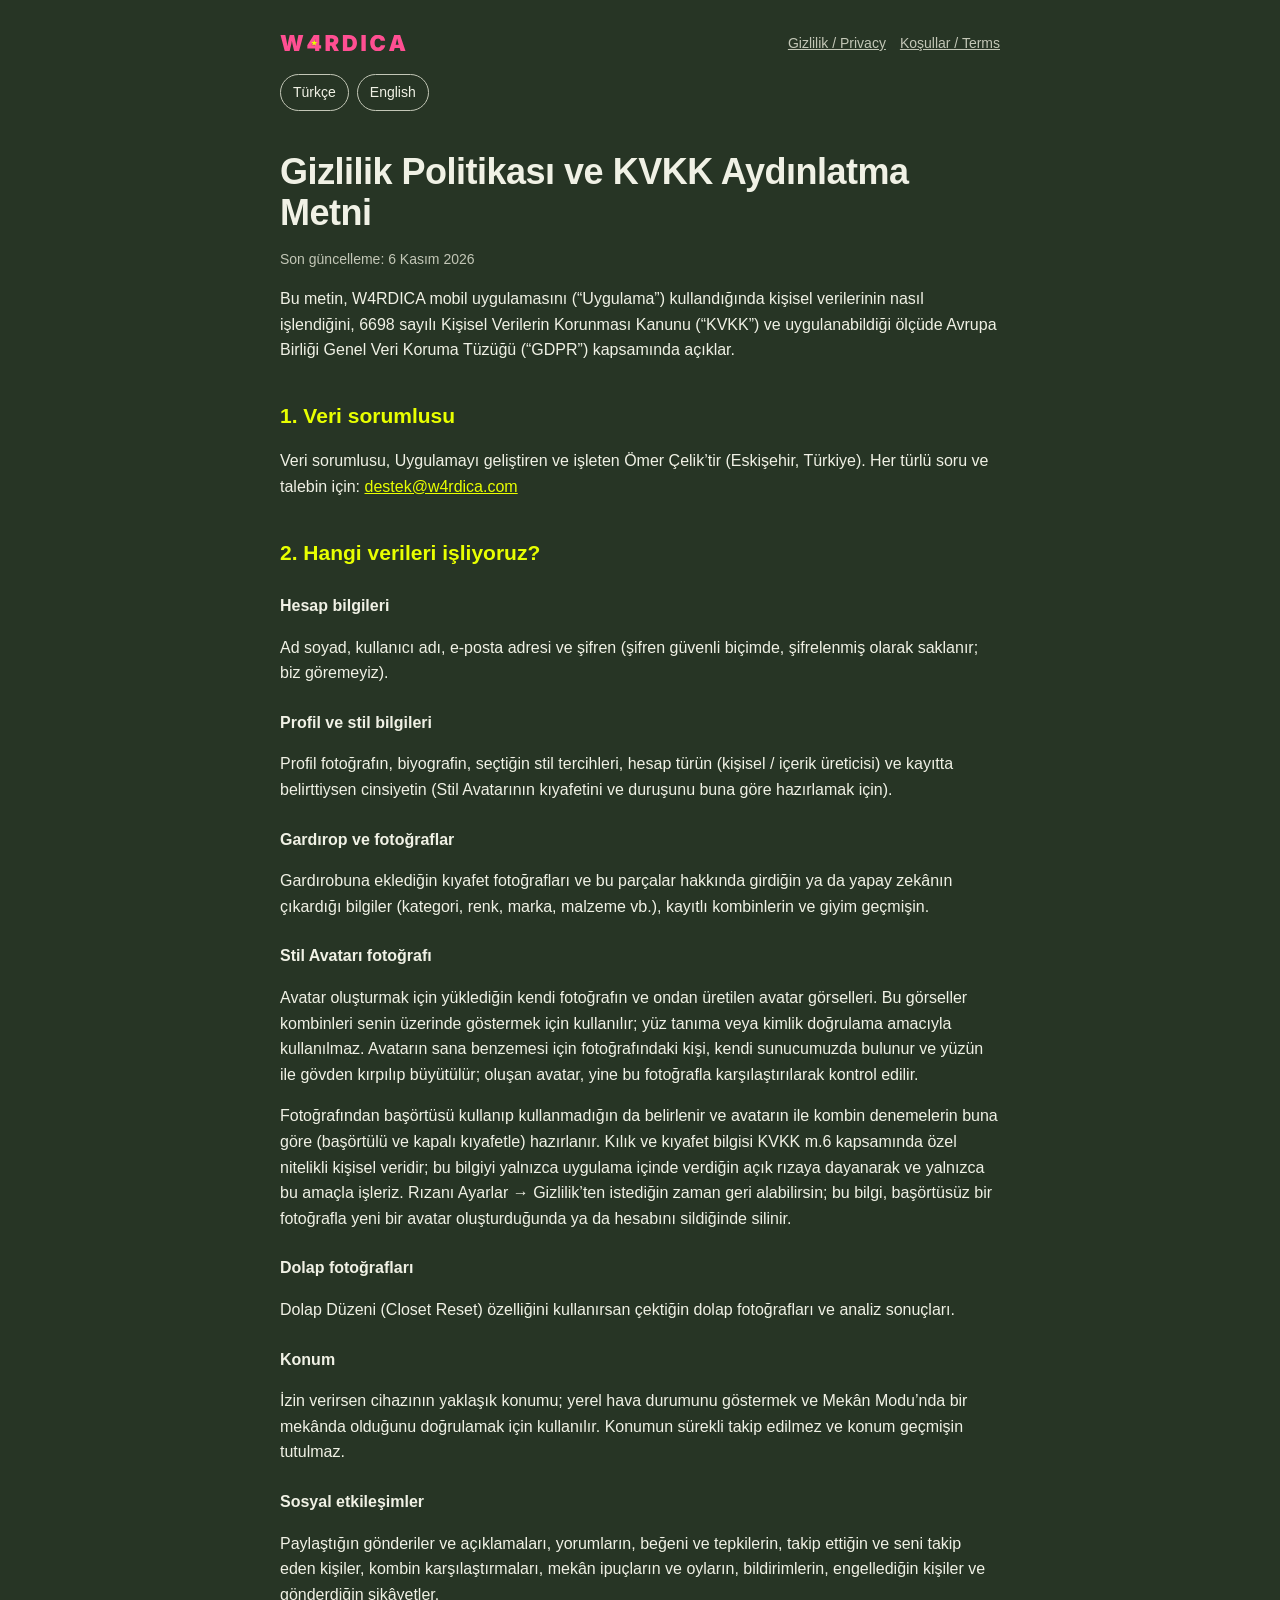
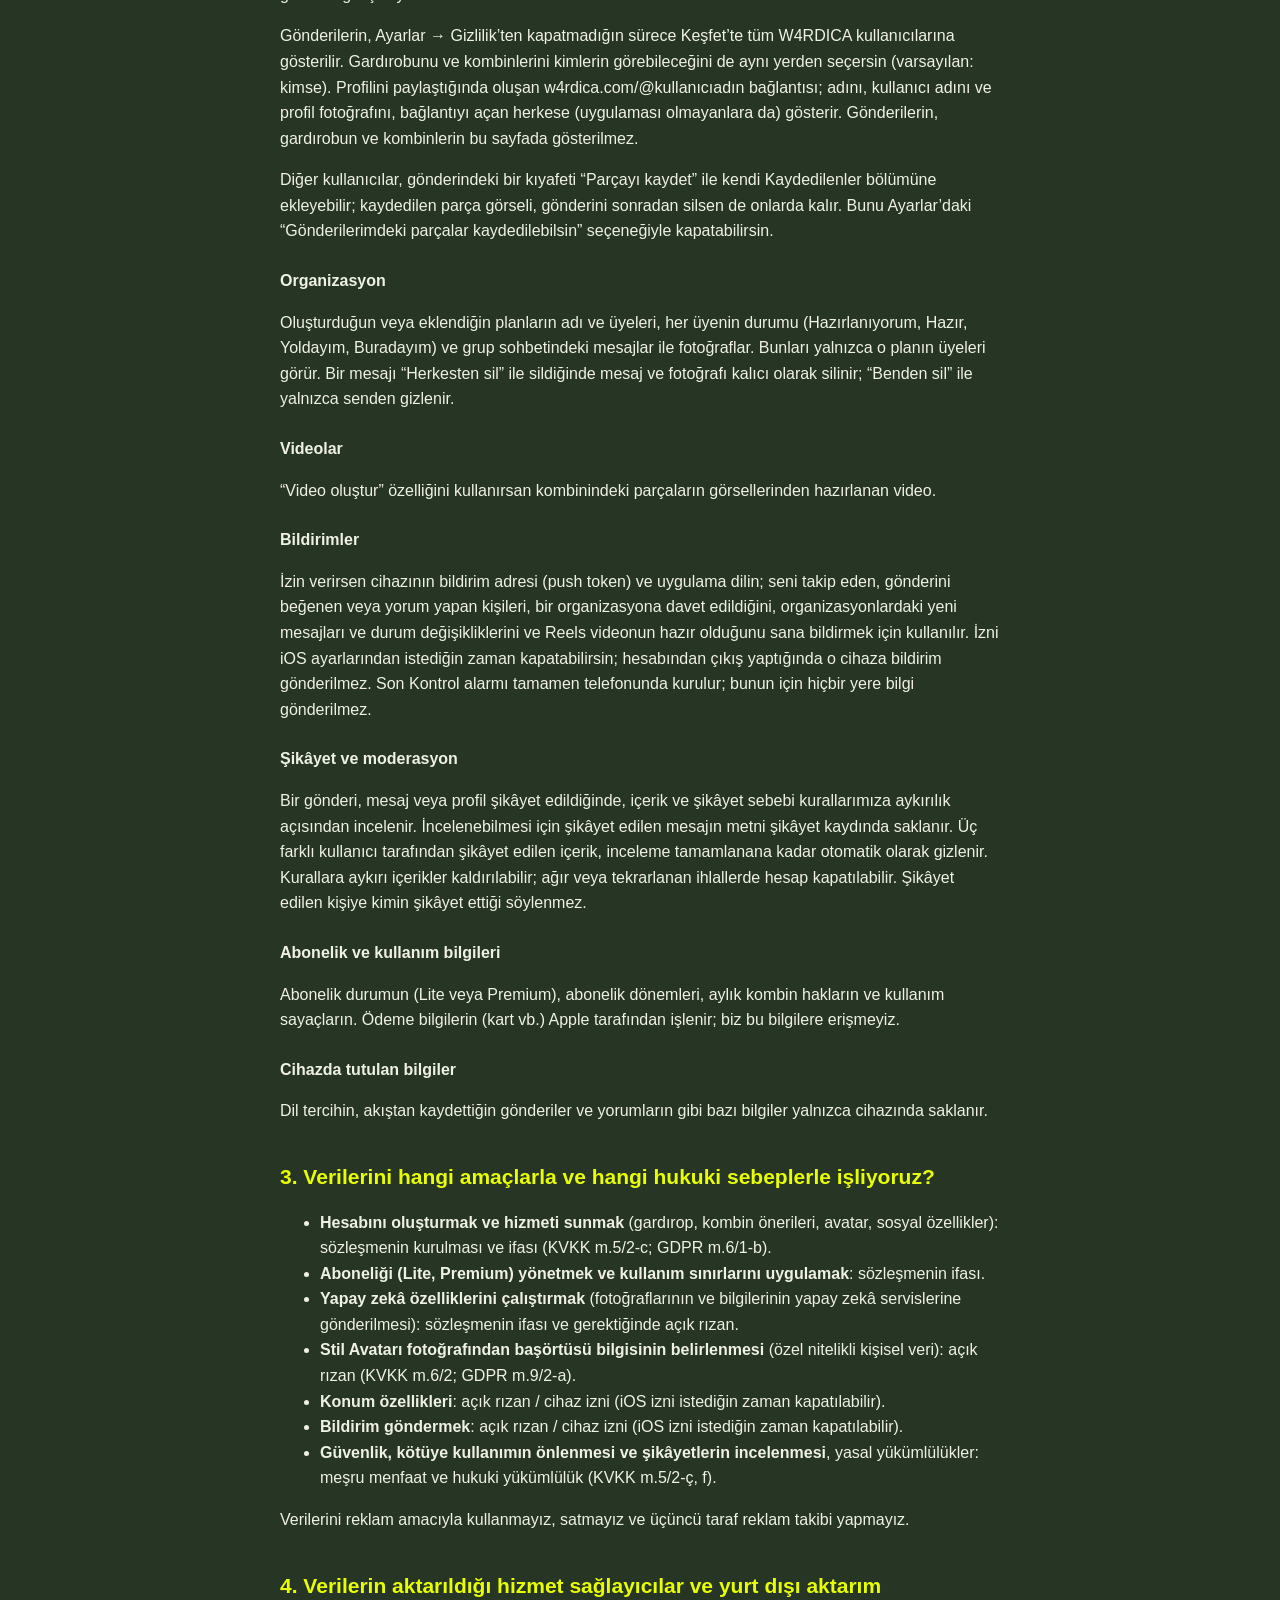
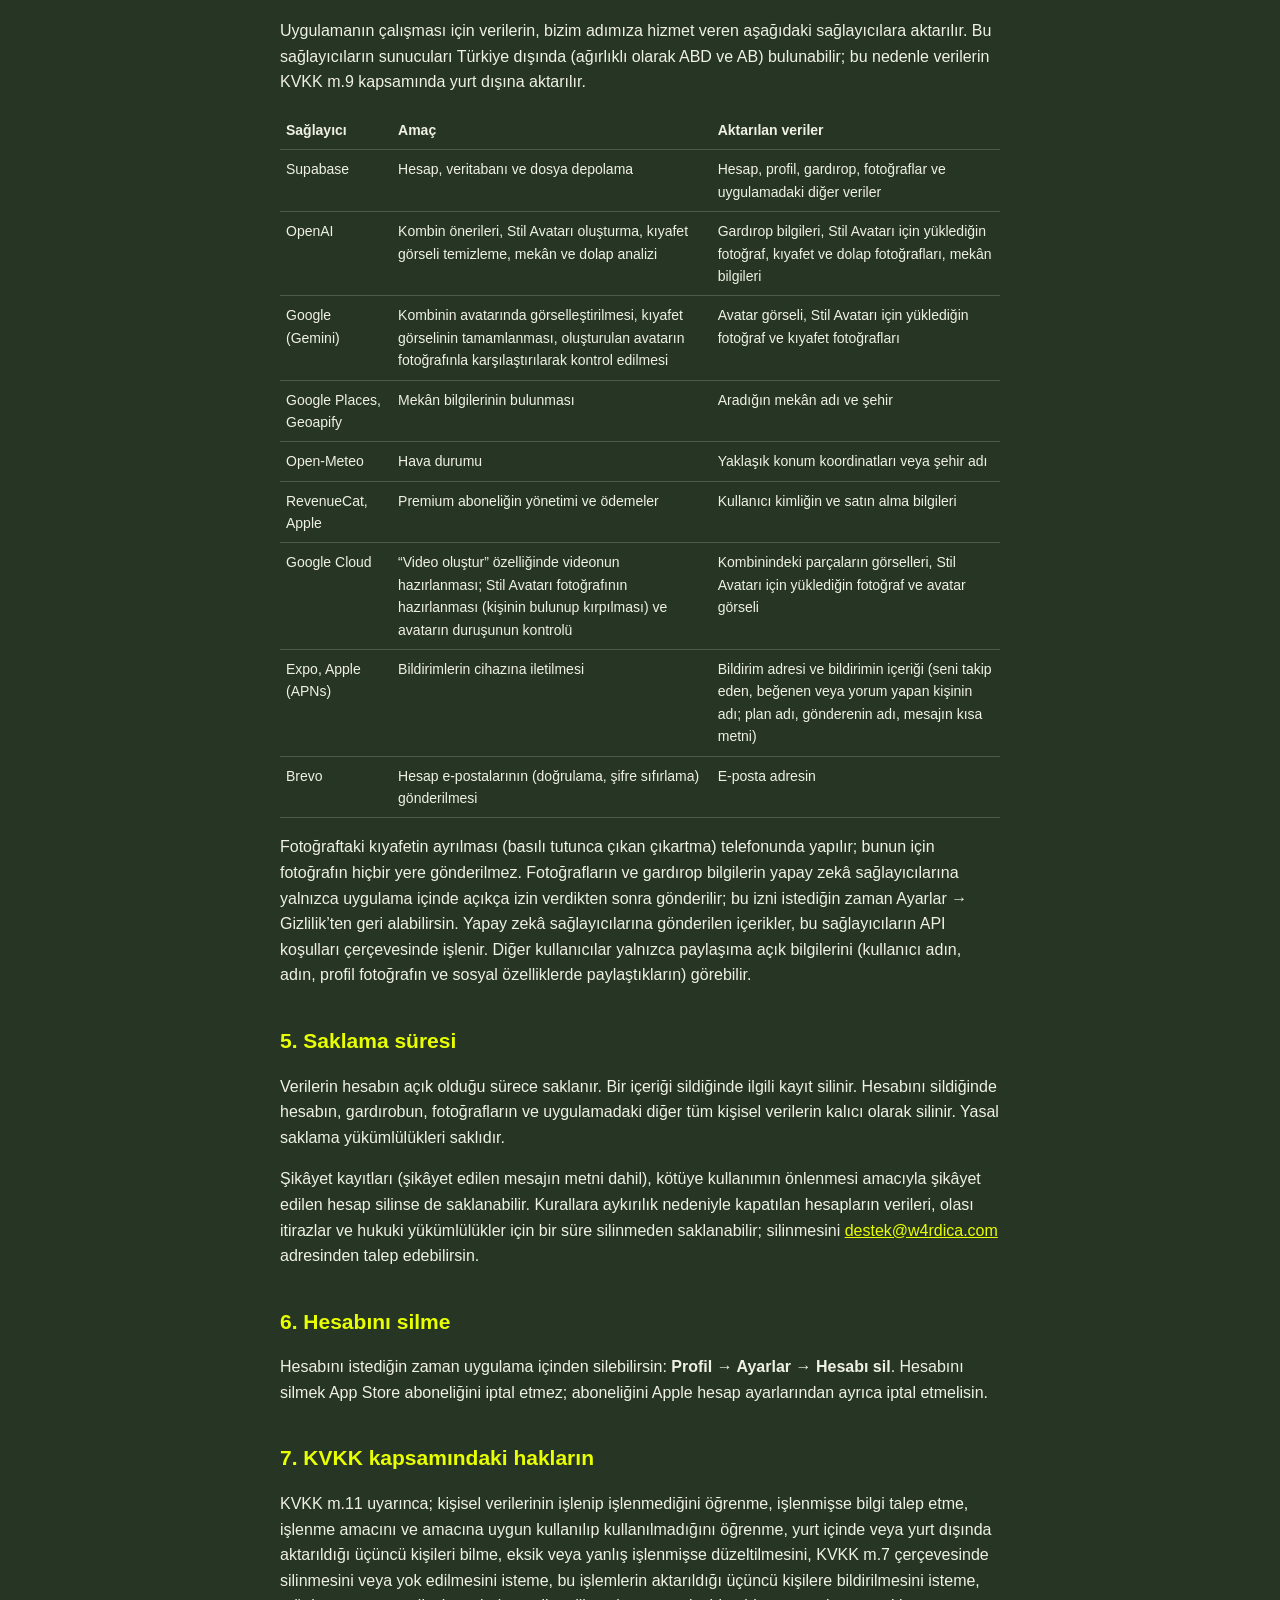
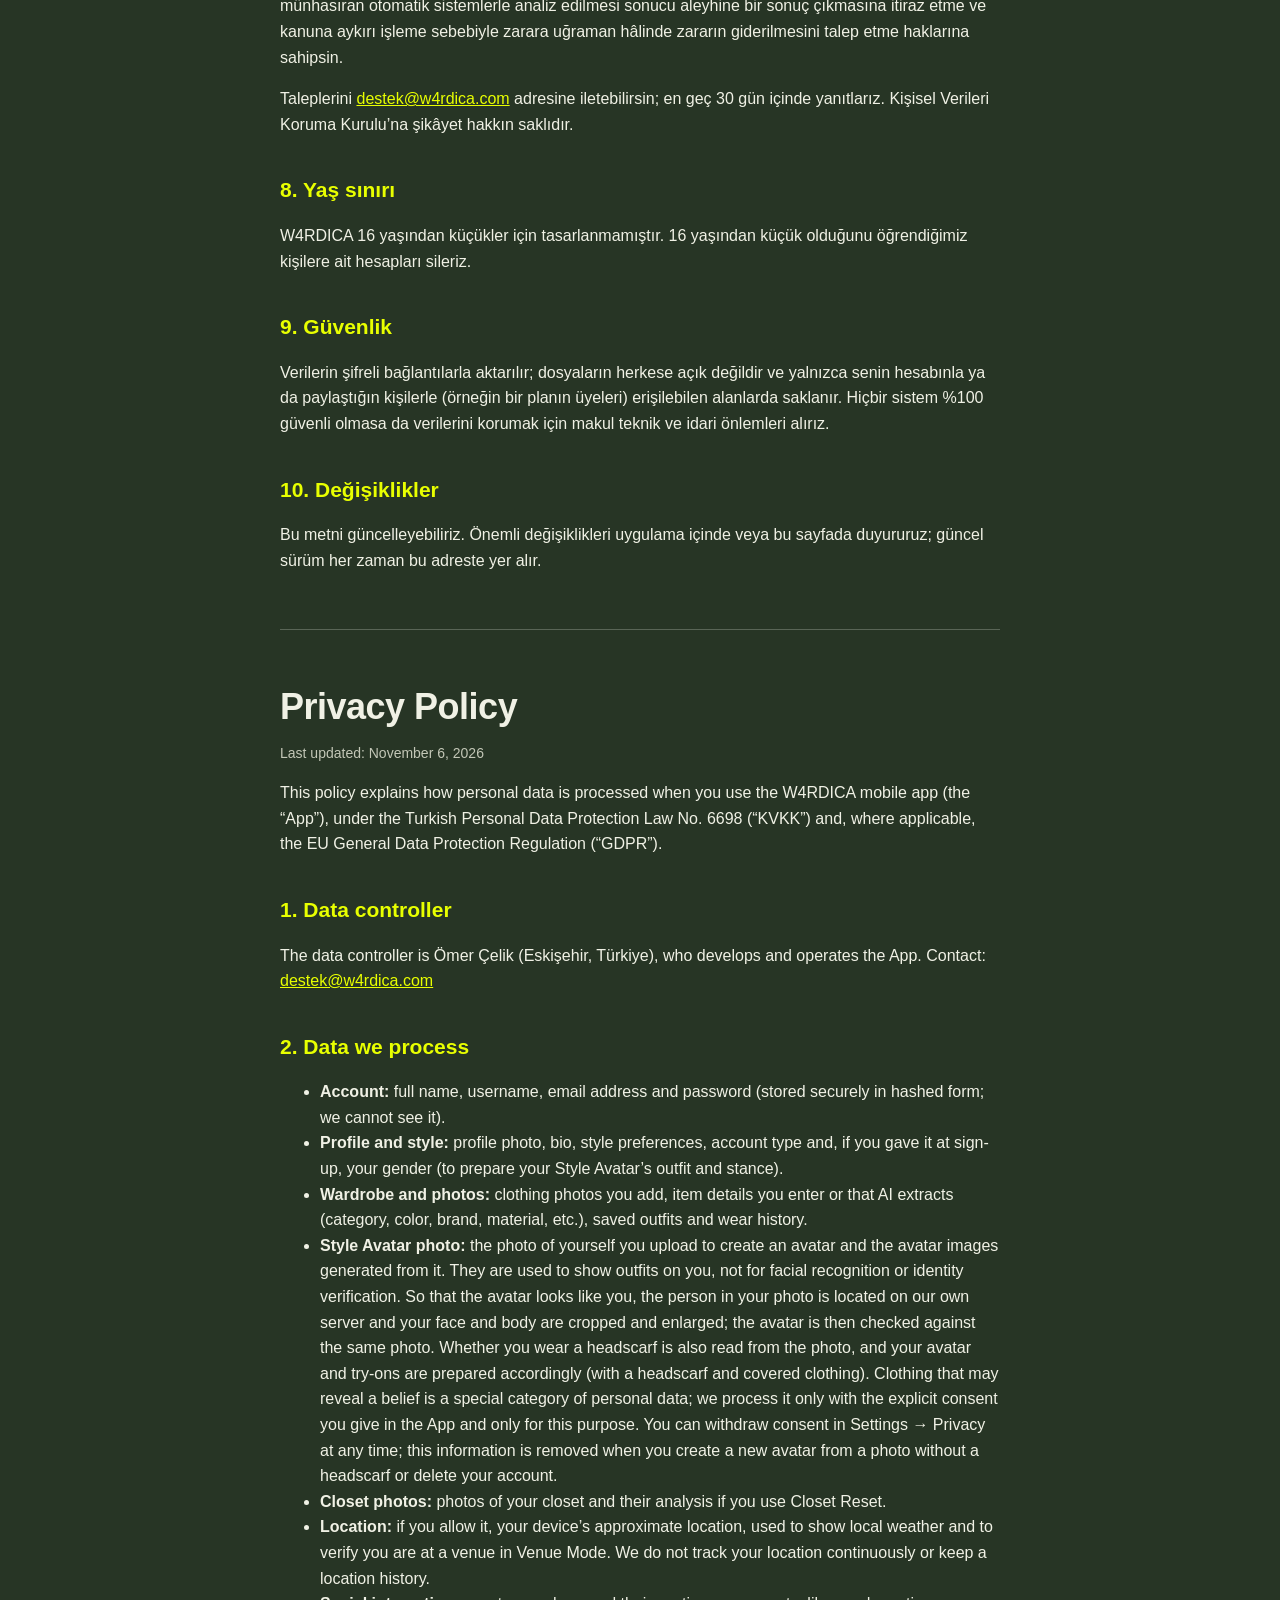
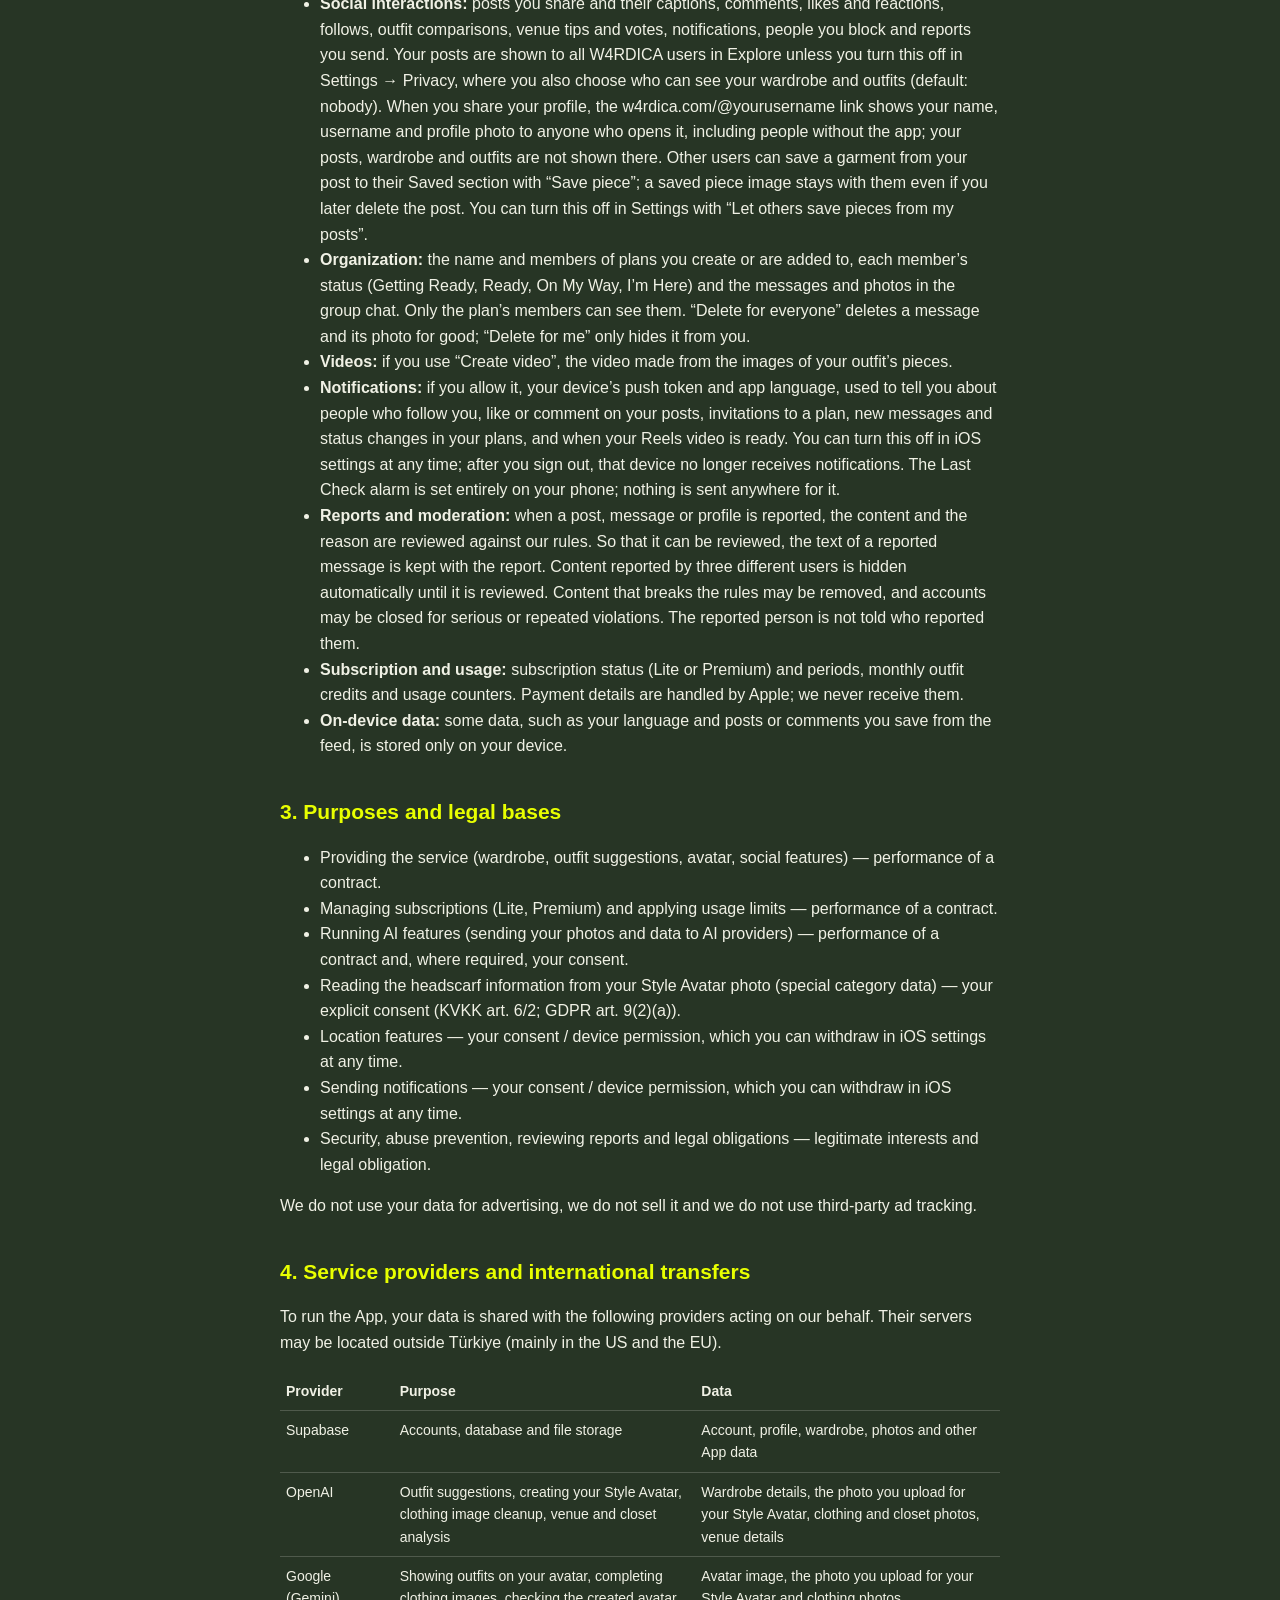
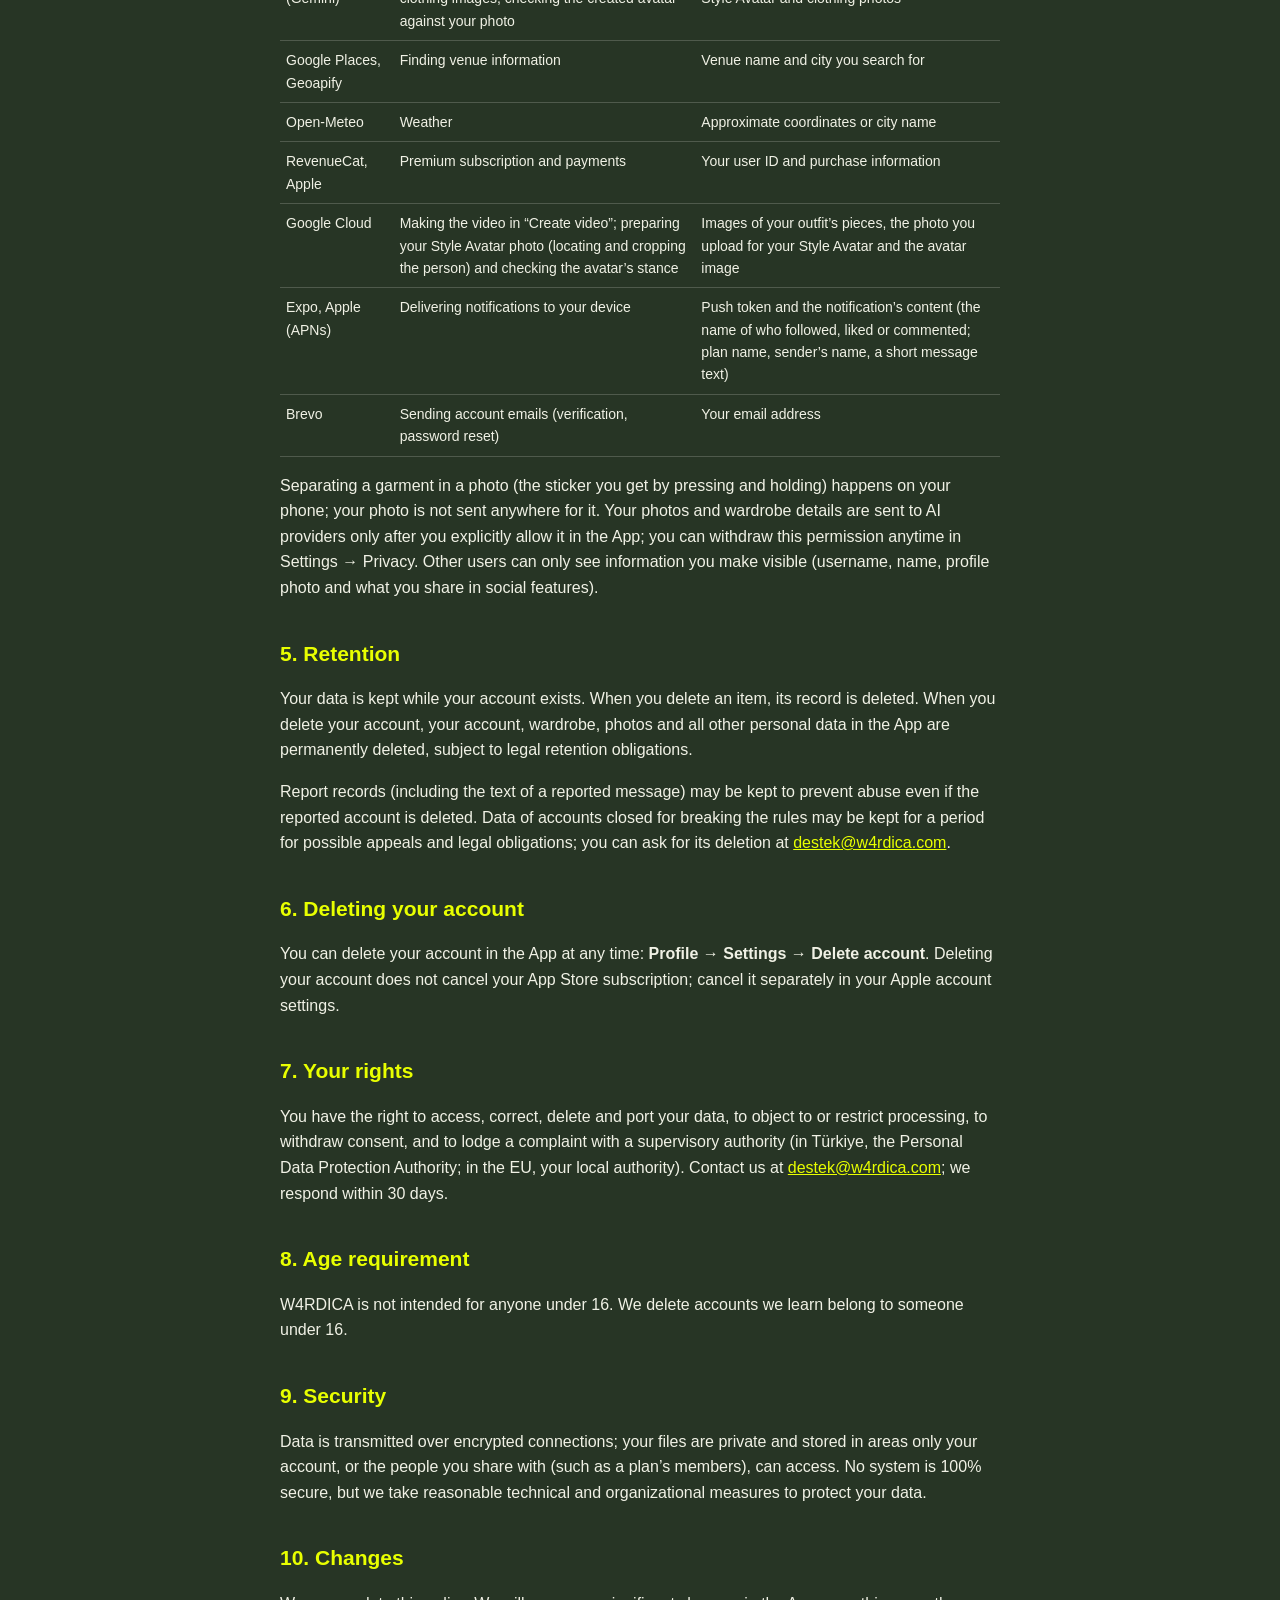
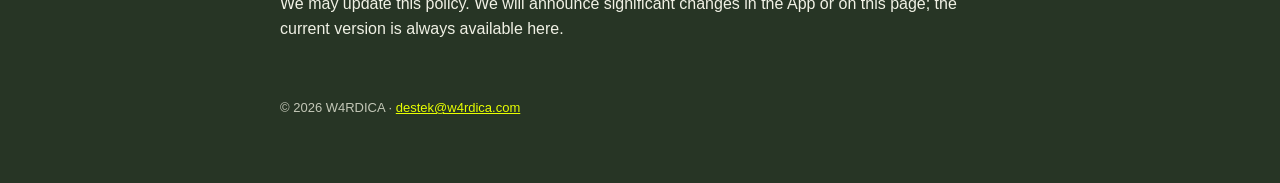
==== commit 2468eb9b: "Privacy: avatar photo processing, headscarf consent, new notifications Updated 2026-11-06 (TR and EN" ====
--- a/privacy.html
+++ b/privacy.html
@@ -24,7 +24,7 @@
       <!-- ============================ TÜRKÇE ============================ -->
       <article id="tr">
         <h1>Gizlilik Politikası ve KVKK Aydınlatma Metni</h1>
-        <p class="updated">Son güncelleme: 2 Kasım 2026</p>
+        <p class="updated">Son güncelleme: 6 Kasım 2026</p>
 
         <p>
           Bu metin, W4RDICA mobil uygulamasını (“Uygulama”) kullandığında
@@ -45,11 +45,12 @@
         <h3>Hesap bilgileri</h3>
         <p>Ad soyad, kullanıcı adı, e-posta adresi ve şifren (şifren güvenli biçimde, şifrelenmiş olarak saklanır; biz göremeyiz).</p>
         <h3>Profil ve stil bilgileri</h3>
-        <p>Profil fotoğrafın, biyografin, seçtiğin stil tercihleri ve hesap türün (kişisel / içerik üreticisi).</p>
+        <p>Profil fotoğrafın, biyografin, seçtiğin stil tercihleri, hesap türün (kişisel / içerik üreticisi) ve kayıtta belirttiysen cinsiyetin (Stil Avatarının kıyafetini ve duruşunu buna göre hazırlamak için).</p>
         <h3>Gardırop ve fotoğraflar</h3>
         <p>Gardırobuna eklediğin kıyafet fotoğrafları ve bu parçalar hakkında girdiğin ya da yapay zekânın çıkardığı bilgiler (kategori, renk, marka, malzeme vb.), kayıtlı kombinlerin ve giyim geçmişin.</p>
         <h3>Stil Avatarı fotoğrafı</h3>
-        <p>Avatar oluşturmak için yüklediğin kendi fotoğrafın ve ondan üretilen avatar görselleri. Bu görseller kombinleri senin üzerinde göstermek için kullanılır; yüz tanıma veya kimlik doğrulama amacıyla kullanılmaz.</p>
+        <p>Avatar oluşturmak için yüklediğin kendi fotoğrafın ve ondan üretilen avatar görselleri. Bu görseller kombinleri senin üzerinde göstermek için kullanılır; yüz tanıma veya kimlik doğrulama amacıyla kullanılmaz. Avatarın sana benzemesi için fotoğrafındaki kişi, kendi sunucumuzda bulunur ve yüzün ile gövden kırpılıp büyütülür; oluşan avatar, yine bu fotoğrafla karşılaştırılarak kontrol edilir.</p>
+        <p>Fotoğrafından başörtüsü kullanıp kullanmadığın da belirlenir ve avatarın ile kombin denemelerin buna göre (başörtülü ve kapalı kıyafetle) hazırlanır. Kılık ve kıyafet bilgisi KVKK m.6 kapsamında özel nitelikli kişisel veridir; bu bilgiyi yalnızca uygulama içinde verdiğin açık rızaya dayanarak ve yalnızca bu amaçla işleriz. Rızanı Ayarlar → Gizlilik’ten istediğin zaman geri alabilirsin; bu bilgi, başörtüsüz bir fotoğrafla yeni bir avatar oluşturduğunda ya da hesabını sildiğinde silinir.</p>
         <h3>Dolap fotoğrafları</h3>
         <p>Dolap Düzeni (Closet Reset) özelliğini kullanırsan çektiğin dolap fotoğrafları ve analiz sonuçları.</p>
         <h3>Konum</h3>
@@ -63,19 +64,20 @@
         <h3>Videolar</h3>
         <p>“Video oluştur” özelliğini kullanırsan kombinindeki parçaların görsellerinden hazırlanan video.</p>
         <h3>Bildirimler</h3>
-        <p>İzin verirsen cihazının bildirim adresi (push token) ve uygulama dilin; organizasyonlardaki yeni mesajları ve durum değişikliklerini sana bildirmek için kullanılır. İzni iOS ayarlarından istediğin zaman kapatabilirsin; hesabından çıkış yaptığında o cihaza bildirim gönderilmez.</p>
+        <p>İzin verirsen cihazının bildirim adresi (push token) ve uygulama dilin; seni takip eden, gönderini beğenen veya yorum yapan kişileri, bir organizasyona davet edildiğini, organizasyonlardaki yeni mesajları ve durum değişikliklerini ve Reels videonun hazır olduğunu sana bildirmek için kullanılır. İzni iOS ayarlarından istediğin zaman kapatabilirsin; hesabından çıkış yaptığında o cihaza bildirim gönderilmez. Son Kontrol alarmı tamamen telefonunda kurulur; bunun için hiçbir yere bilgi gönderilmez.</p>
         <h3>Şikâyet ve moderasyon</h3>
         <p>Bir gönderi, mesaj veya profil şikâyet edildiğinde, içerik ve şikâyet sebebi kurallarımıza aykırılık açısından incelenir. İncelenebilmesi için şikâyet edilen mesajın metni şikâyet kaydında saklanır. Üç farklı kullanıcı tarafından şikâyet edilen içerik, inceleme tamamlanana kadar otomatik olarak gizlenir. Kurallara aykırı içerikler kaldırılabilir; ağır veya tekrarlanan ihlallerde hesap kapatılabilir. Şikâyet edilen kişiye kimin şikâyet ettiği söylenmez.</p>
         <h3>Abonelik ve kullanım bilgileri</h3>
-        <p>Premium abonelik durumun, abonelik dönemleri, aylık kombin hakların ve kullanım sayaçların. Ödeme bilgilerin (kart vb.) Apple tarafından işlenir; biz bu bilgilere erişmeyiz.</p>
+        <p>Abonelik durumun (Lite veya Premium), abonelik dönemleri, aylık kombin hakların ve kullanım sayaçların. Ödeme bilgilerin (kart vb.) Apple tarafından işlenir; biz bu bilgilere erişmeyiz.</p>
         <h3>Cihazda tutulan bilgiler</h3>
         <p>Dil tercihin, akıştan kaydettiğin gönderiler ve yorumların gibi bazı bilgiler yalnızca cihazında saklanır.</p>
 
         <h2>3. Verilerini hangi amaçlarla ve hangi hukuki sebeplerle işliyoruz?</h2>
         <ul>
           <li><strong>Hesabını oluşturmak ve hizmeti sunmak</strong> (gardırop, kombin önerileri, avatar, sosyal özellikler): sözleşmenin kurulması ve ifası (KVKK m.5/2-c; GDPR m.6/1-b).</li>
-          <li><strong>Premium aboneliği yönetmek ve kullanım sınırlarını uygulamak</strong>: sözleşmenin ifası.</li>
+          <li><strong>Aboneliği (Lite, Premium) yönetmek ve kullanım sınırlarını uygulamak</strong>: sözleşmenin ifası.</li>
           <li><strong>Yapay zekâ özelliklerini çalıştırmak</strong> (fotoğraflarının ve bilgilerinin yapay zekâ servislerine gönderilmesi): sözleşmenin ifası ve gerektiğinde açık rızan.</li>
+          <li><strong>Stil Avatarı fotoğrafından başörtüsü bilgisinin belirlenmesi</strong> (özel nitelikli kişisel veri): açık rızan (KVKK m.6/2; GDPR m.9/2-a).</li>
           <li><strong>Konum özellikleri</strong>: açık rızan / cihaz izni (iOS izni istediğin zaman kapatılabilir).</li>
           <li><strong>Bildirim göndermek</strong>: açık rızan / cihaz izni (iOS izni istediğin zaman kapatılabilir).</li>
           <li><strong>Güvenlik, kötüye kullanımın önlenmesi ve şikâyetlerin incelenmesi</strong>, yasal yükümlülükler: meşru menfaat ve hukuki yükümlülük (KVKK m.5/2-ç, f).</li>
@@ -94,12 +96,12 @@
             <tr><th>Sağlayıcı</th><th>Amaç</th><th>Aktarılan veriler</th></tr>
             <tr><td>Supabase</td><td>Hesap, veritabanı ve dosya depolama</td><td>Hesap, profil, gardırop, fotoğraflar ve uygulamadaki diğer veriler</td></tr>
             <tr><td>OpenAI</td><td>Kombin önerileri, Stil Avatarı oluşturma, kıyafet görseli temizleme, mekân ve dolap analizi</td><td>Gardırop bilgileri, Stil Avatarı için yüklediğin fotoğraf, kıyafet ve dolap fotoğrafları, mekân bilgileri</td></tr>
-            <tr><td>Google (Gemini)</td><td>Kombinin avatarında görselleştirilmesi, kıyafet görselinin tamamlanması</td><td>Avatar görseli ve kıyafet fotoğrafları</td></tr>
+            <tr><td>Google (Gemini)</td><td>Kombinin avatarında görselleştirilmesi, kıyafet görselinin tamamlanması, oluşturulan avatarın fotoğrafınla karşılaştırılarak kontrol edilmesi</td><td>Avatar görseli, Stil Avatarı için yüklediğin fotoğraf ve kıyafet fotoğrafları</td></tr>
             <tr><td>Google Places, Geoapify</td><td>Mekân bilgilerinin bulunması</td><td>Aradığın mekân adı ve şehir</td></tr>
             <tr><td>Open-Meteo</td><td>Hava durumu</td><td>Yaklaşık konum koordinatları veya şehir adı</td></tr>
             <tr><td>RevenueCat, Apple</td><td>Premium aboneliğin yönetimi ve ödemeler</td><td>Kullanıcı kimliğin ve satın alma bilgileri</td></tr>
-            <tr><td>Google Cloud</td><td>“Video oluştur” özelliğinde videonun hazırlanması</td><td>Kombinindeki parçaların görselleri</td></tr>
-            <tr><td>Expo, Apple (APNs)</td><td>Bildirimlerin cihazına iletilmesi</td><td>Bildirim adresi ve bildirimin içeriği (plan adı, gönderenin adı, mesajın kısa metni)</td></tr>
+            <tr><td>Google Cloud</td><td>“Video oluştur” özelliğinde videonun hazırlanması; Stil Avatarı fotoğrafının hazırlanması (kişinin bulunup kırpılması) ve avatarın duruşunun kontrolü</td><td>Kombinindeki parçaların görselleri, Stil Avatarı için yüklediğin fotoğraf ve avatar görseli</td></tr>
+            <tr><td>Expo, Apple (APNs)</td><td>Bildirimlerin cihazına iletilmesi</td><td>Bildirim adresi ve bildirimin içeriği (seni takip eden, beğenen veya yorum yapan kişinin adı; plan adı, gönderenin adı, mesajın kısa metni)</td></tr>
             <tr><td>Brevo</td><td>Hesap e-postalarının (doğrulama, şifre sıfırlama) gönderilmesi</td><td>E-posta adresin</td></tr>
           </table>
         </div>
@@ -160,7 +162,7 @@
       <!-- ============================ ENGLISH ============================ -->
       <article id="en" lang="en">
         <h1>Privacy Policy</h1>
-        <p class="updated">Last updated: November 2, 2026</p>
+        <p class="updated">Last updated: November 6, 2026</p>
 
         <p>
           This policy explains how personal data is processed when you use
@@ -179,25 +181,26 @@
         <h2>2. Data we process</h2>
         <ul>
           <li><strong>Account:</strong> full name, username, email address and password (stored securely in hashed form; we cannot see it).</li>
-          <li><strong>Profile and style:</strong> profile photo, bio, style preferences and account type.</li>
+          <li><strong>Profile and style:</strong> profile photo, bio, style preferences, account type and, if you gave it at sign-up, your gender (to prepare your Style Avatar’s outfit and stance).</li>
           <li><strong>Wardrobe and photos:</strong> clothing photos you add, item details you enter or that AI extracts (category, color, brand, material, etc.), saved outfits and wear history.</li>
-          <li><strong>Style Avatar photo:</strong> the photo of yourself you upload to create an avatar and the avatar images generated from it. They are used to show outfits on you, not for facial recognition or identity verification.</li>
+          <li><strong>Style Avatar photo:</strong> the photo of yourself you upload to create an avatar and the avatar images generated from it. They are used to show outfits on you, not for facial recognition or identity verification. So that the avatar looks like you, the person in your photo is located on our own server and your face and body are cropped and enlarged; the avatar is then checked against the same photo. Whether you wear a headscarf is also read from the photo, and your avatar and try-ons are prepared accordingly (with a headscarf and covered clothing). Clothing that may reveal a belief is a special category of personal data; we process it only with the explicit consent you give in the App and only for this purpose. You can withdraw consent in Settings → Privacy at any time; this information is removed when you create a new avatar from a photo without a headscarf or delete your account.</li>
           <li><strong>Closet photos:</strong> photos of your closet and their analysis if you use Closet Reset.</li>
           <li><strong>Location:</strong> if you allow it, your device’s approximate location, used to show local weather and to verify you are at a venue in Venue Mode. We do not track your location continuously or keep a location history.</li>
           <li><strong>Social interactions:</strong> posts you share and their captions, comments, likes and reactions, follows, outfit comparisons, venue tips and votes, notifications, people you block and reports you send. Your posts are shown to all W4RDICA users in Explore unless you turn this off in Settings → Privacy, where you also choose who can see your wardrobe and outfits (default: nobody). When you share your profile, the w4rdica.com/@yourusername link shows your name, username and profile photo to anyone who opens it, including people without the app; your posts, wardrobe and outfits are not shown there. Other users can save a garment from your post to their Saved section with “Save piece”; a saved piece image stays with them even if you later delete the post. You can turn this off in Settings with “Let others save pieces from my posts”.</li>
           <li><strong>Organization:</strong> the name and members of plans you create or are added to, each member’s status (Getting Ready, Ready, On My Way, I’m Here) and the messages and photos in the group chat. Only the plan’s members can see them. “Delete for everyone” deletes a message and its photo for good; “Delete for me” only hides it from you.</li>
           <li><strong>Videos:</strong> if you use “Create video”, the video made from the images of your outfit’s pieces.</li>
-          <li><strong>Notifications:</strong> if you allow it, your device’s push token and app language, used to tell you about new messages and status changes in your plans. You can turn this off in iOS settings at any time; after you sign out, that device no longer receives notifications.</li>
+          <li><strong>Notifications:</strong> if you allow it, your device’s push token and app language, used to tell you about people who follow you, like or comment on your posts, invitations to a plan, new messages and status changes in your plans, and when your Reels video is ready. You can turn this off in iOS settings at any time; after you sign out, that device no longer receives notifications. The Last Check alarm is set entirely on your phone; nothing is sent anywhere for it.</li>
           <li><strong>Reports and moderation:</strong> when a post, message or profile is reported, the content and the reason are reviewed against our rules. So that it can be reviewed, the text of a reported message is kept with the report. Content reported by three different users is hidden automatically until it is reviewed. Content that breaks the rules may be removed, and accounts may be closed for serious or repeated violations. The reported person is not told who reported them.</li>
-          <li><strong>Subscription and usage:</strong> Premium status and periods, monthly outfit credits and usage counters. Payment details are handled by Apple; we never receive them.</li>
+          <li><strong>Subscription and usage:</strong> subscription status (Lite or Premium) and periods, monthly outfit credits and usage counters. Payment details are handled by Apple; we never receive them.</li>
           <li><strong>On-device data:</strong> some data, such as your language and posts or comments you save from the feed, is stored only on your device.</li>
         </ul>
 
         <h2>3. Purposes and legal bases</h2>
         <ul>
           <li>Providing the service (wardrobe, outfit suggestions, avatar, social features) — performance of a contract.</li>
-          <li>Managing Premium and applying usage limits — performance of a contract.</li>
+          <li>Managing subscriptions (Lite, Premium) and applying usage limits — performance of a contract.</li>
           <li>Running AI features (sending your photos and data to AI providers) — performance of a contract and, where required, your consent.</li>
+          <li>Reading the headscarf information from your Style Avatar photo (special category data) — your explicit consent (KVKK art. 6/2; GDPR art. 9(2)(a)).</li>
           <li>Location features — your consent / device permission, which you can withdraw in iOS settings at any time.</li>
           <li>Sending notifications — your consent / device permission, which you can withdraw in iOS settings at any time.</li>
           <li>Security, abuse prevention, reviewing reports and legal obligations — legitimate interests and legal obligation.</li>
@@ -215,12 +218,12 @@
             <tr><th>Provider</th><th>Purpose</th><th>Data</th></tr>
             <tr><td>Supabase</td><td>Accounts, database and file storage</td><td>Account, profile, wardrobe, photos and other App data</td></tr>
             <tr><td>OpenAI</td><td>Outfit suggestions, creating your Style Avatar, clothing image cleanup, venue and closet analysis</td><td>Wardrobe details, the photo you upload for your Style Avatar, clothing and closet photos, venue details</td></tr>
-            <tr><td>Google (Gemini)</td><td>Showing outfits on your avatar, completing clothing images</td><td>Avatar image and clothing photos</td></tr>
+            <tr><td>Google (Gemini)</td><td>Showing outfits on your avatar, completing clothing images, checking the created avatar against your photo</td><td>Avatar image, the photo you upload for your Style Avatar and clothing photos</td></tr>
             <tr><td>Google Places, Geoapify</td><td>Finding venue information</td><td>Venue name and city you search for</td></tr>
             <tr><td>Open-Meteo</td><td>Weather</td><td>Approximate coordinates or city name</td></tr>
             <tr><td>RevenueCat, Apple</td><td>Premium subscription and payments</td><td>Your user ID and purchase information</td></tr>
-            <tr><td>Google Cloud</td><td>Making the video in “Create video”</td><td>Images of your outfit’s pieces</td></tr>
-            <tr><td>Expo, Apple (APNs)</td><td>Delivering notifications to your device</td><td>Push token and the notification’s content (plan name, sender’s name, a short message text)</td></tr>
+            <tr><td>Google Cloud</td><td>Making the video in “Create video”; preparing your Style Avatar photo (locating and cropping the person) and checking the avatar’s stance</td><td>Images of your outfit’s pieces, the photo you upload for your Style Avatar and the avatar image</td></tr>
+            <tr><td>Expo, Apple (APNs)</td><td>Delivering notifications to your device</td><td>Push token and the notification’s content (the name of who followed, liked or commented; plan name, sender’s name, a short message text)</td></tr>
             <tr><td>Brevo</td><td>Sending account emails (verification, password reset)</td><td>Your email address</td></tr>
           </table>
         </div>
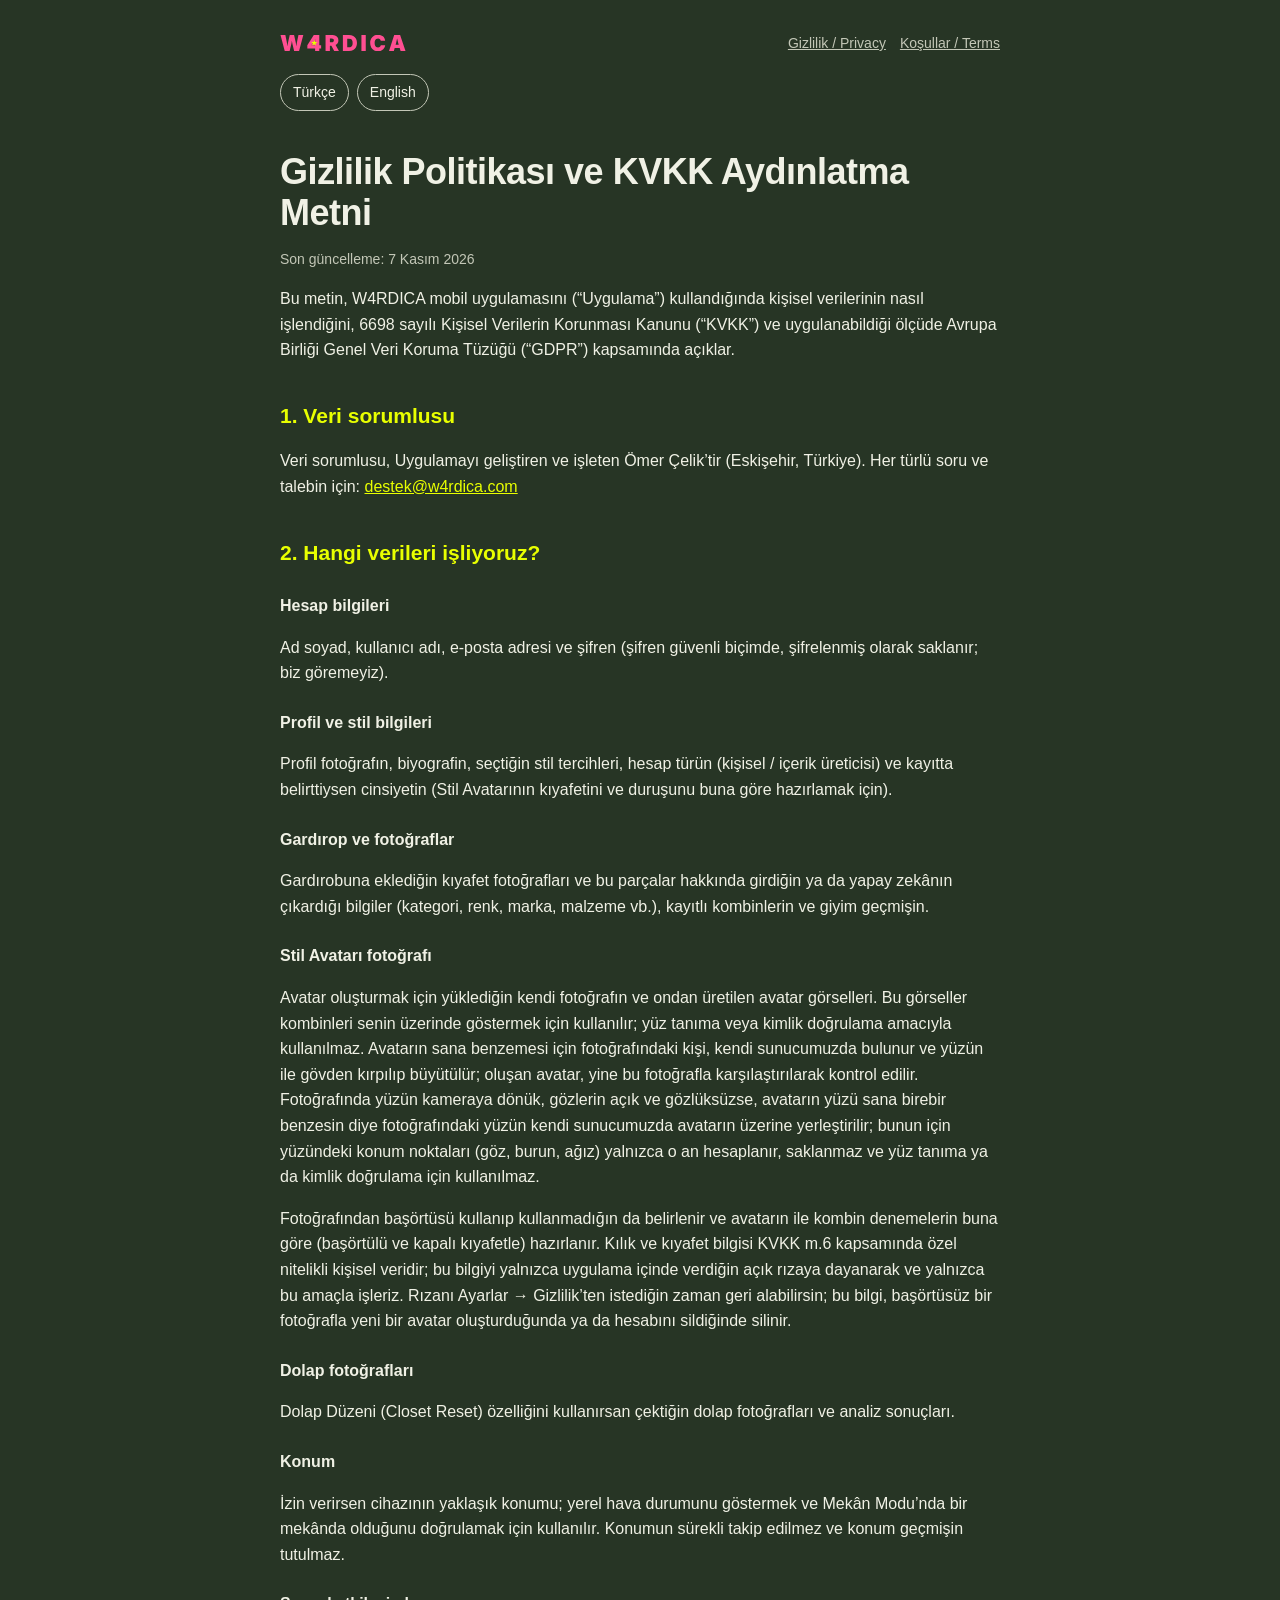
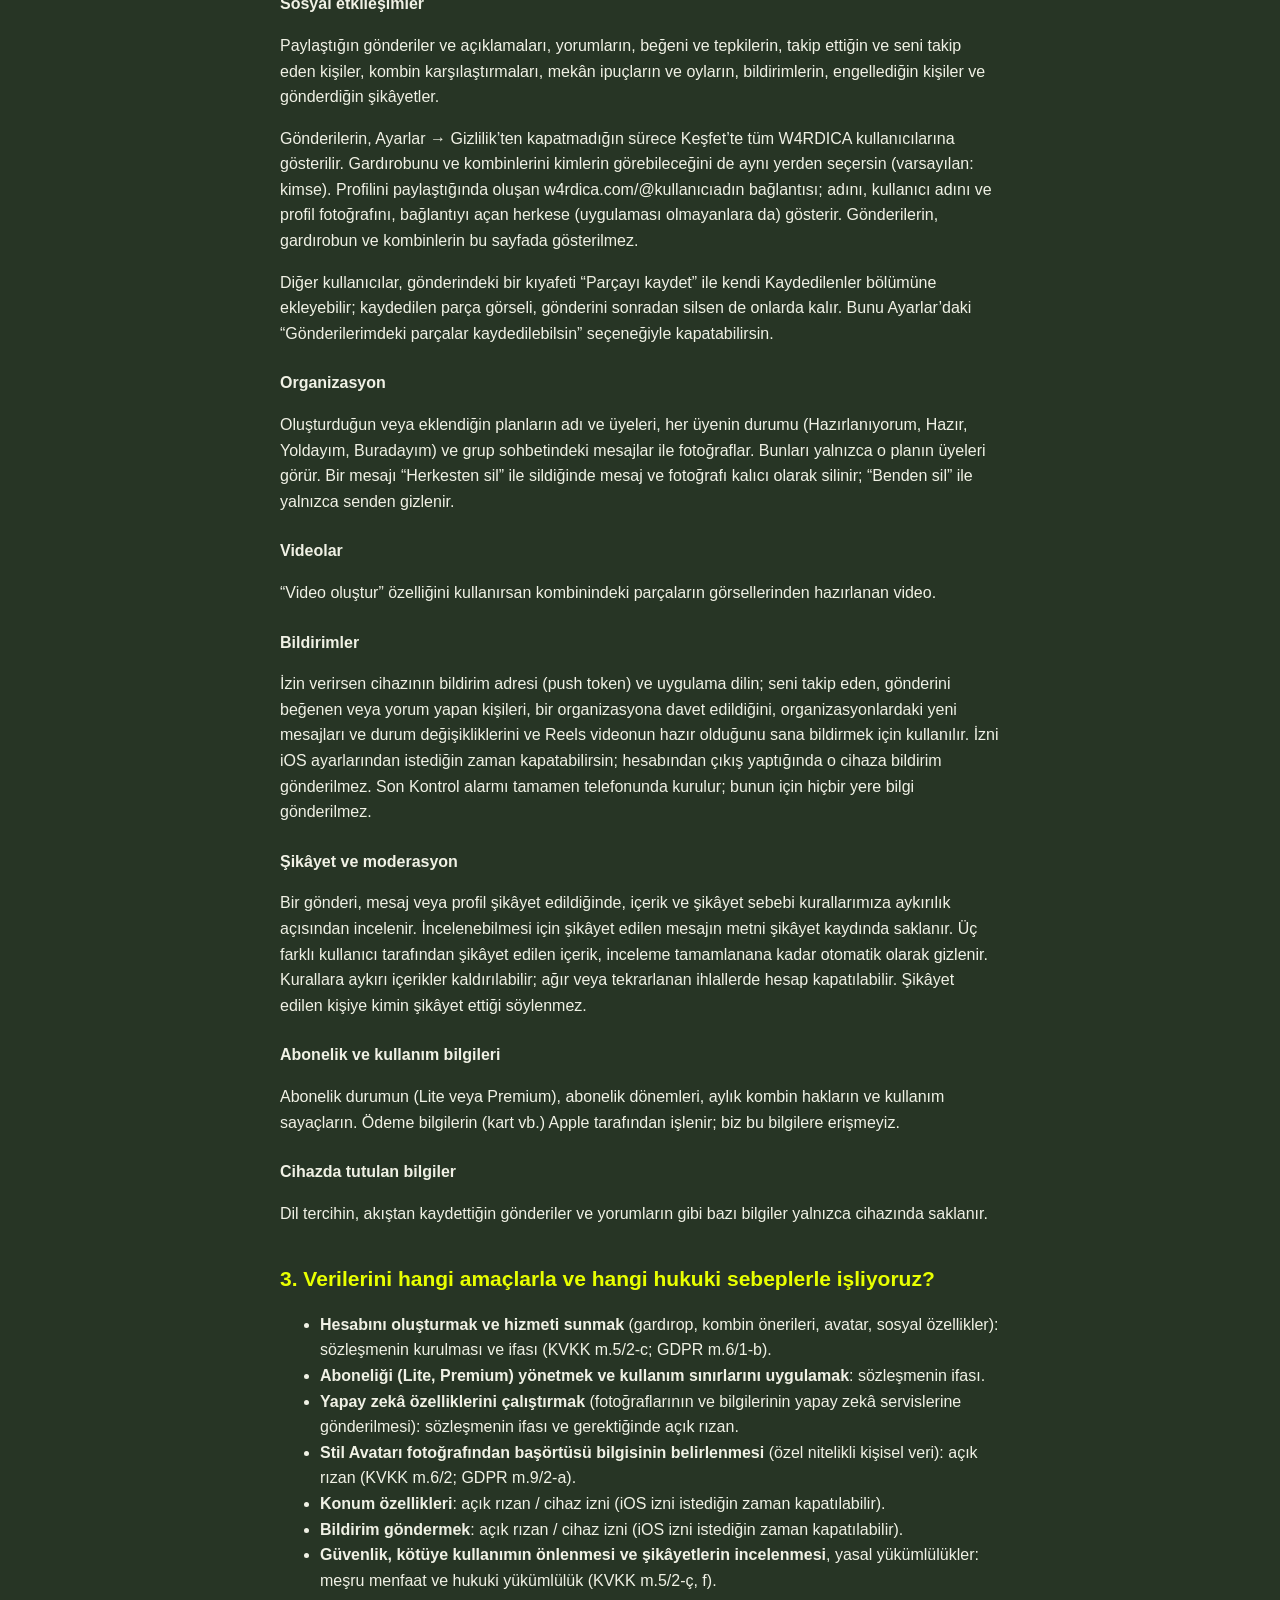
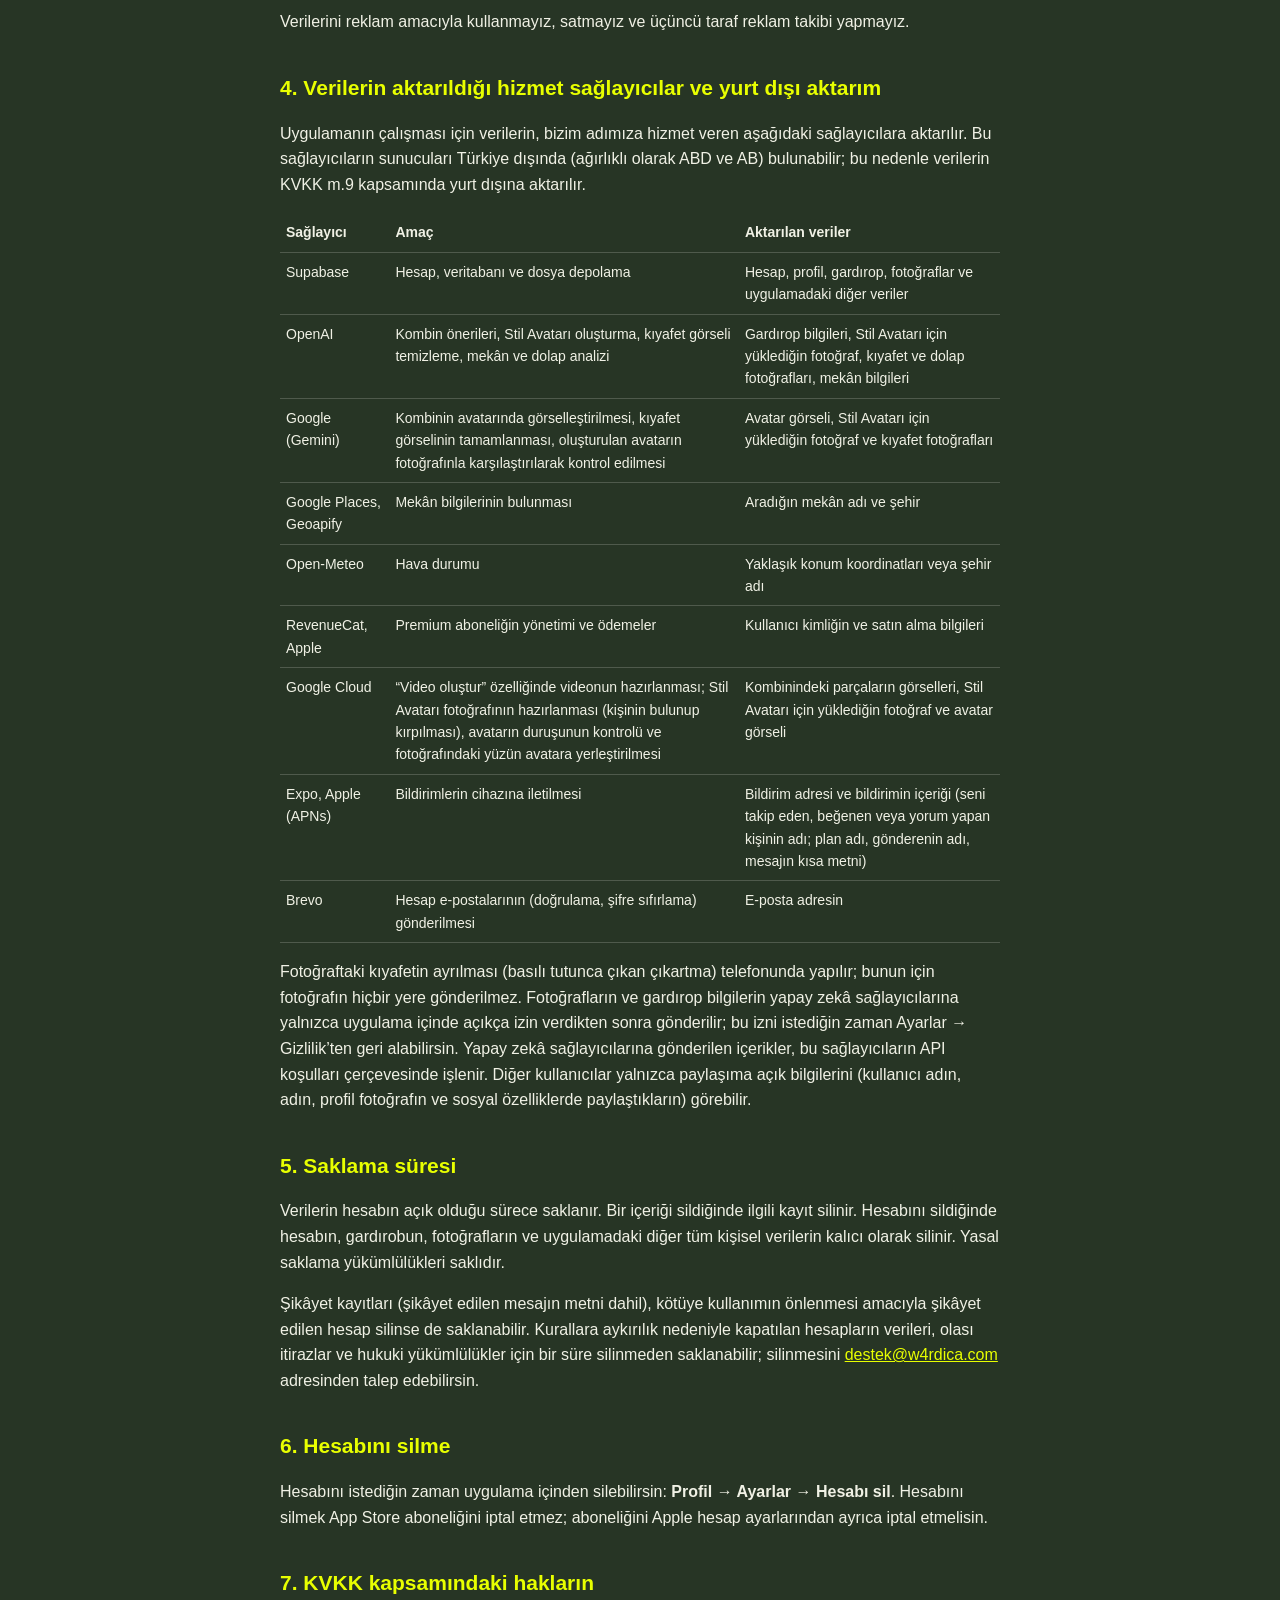
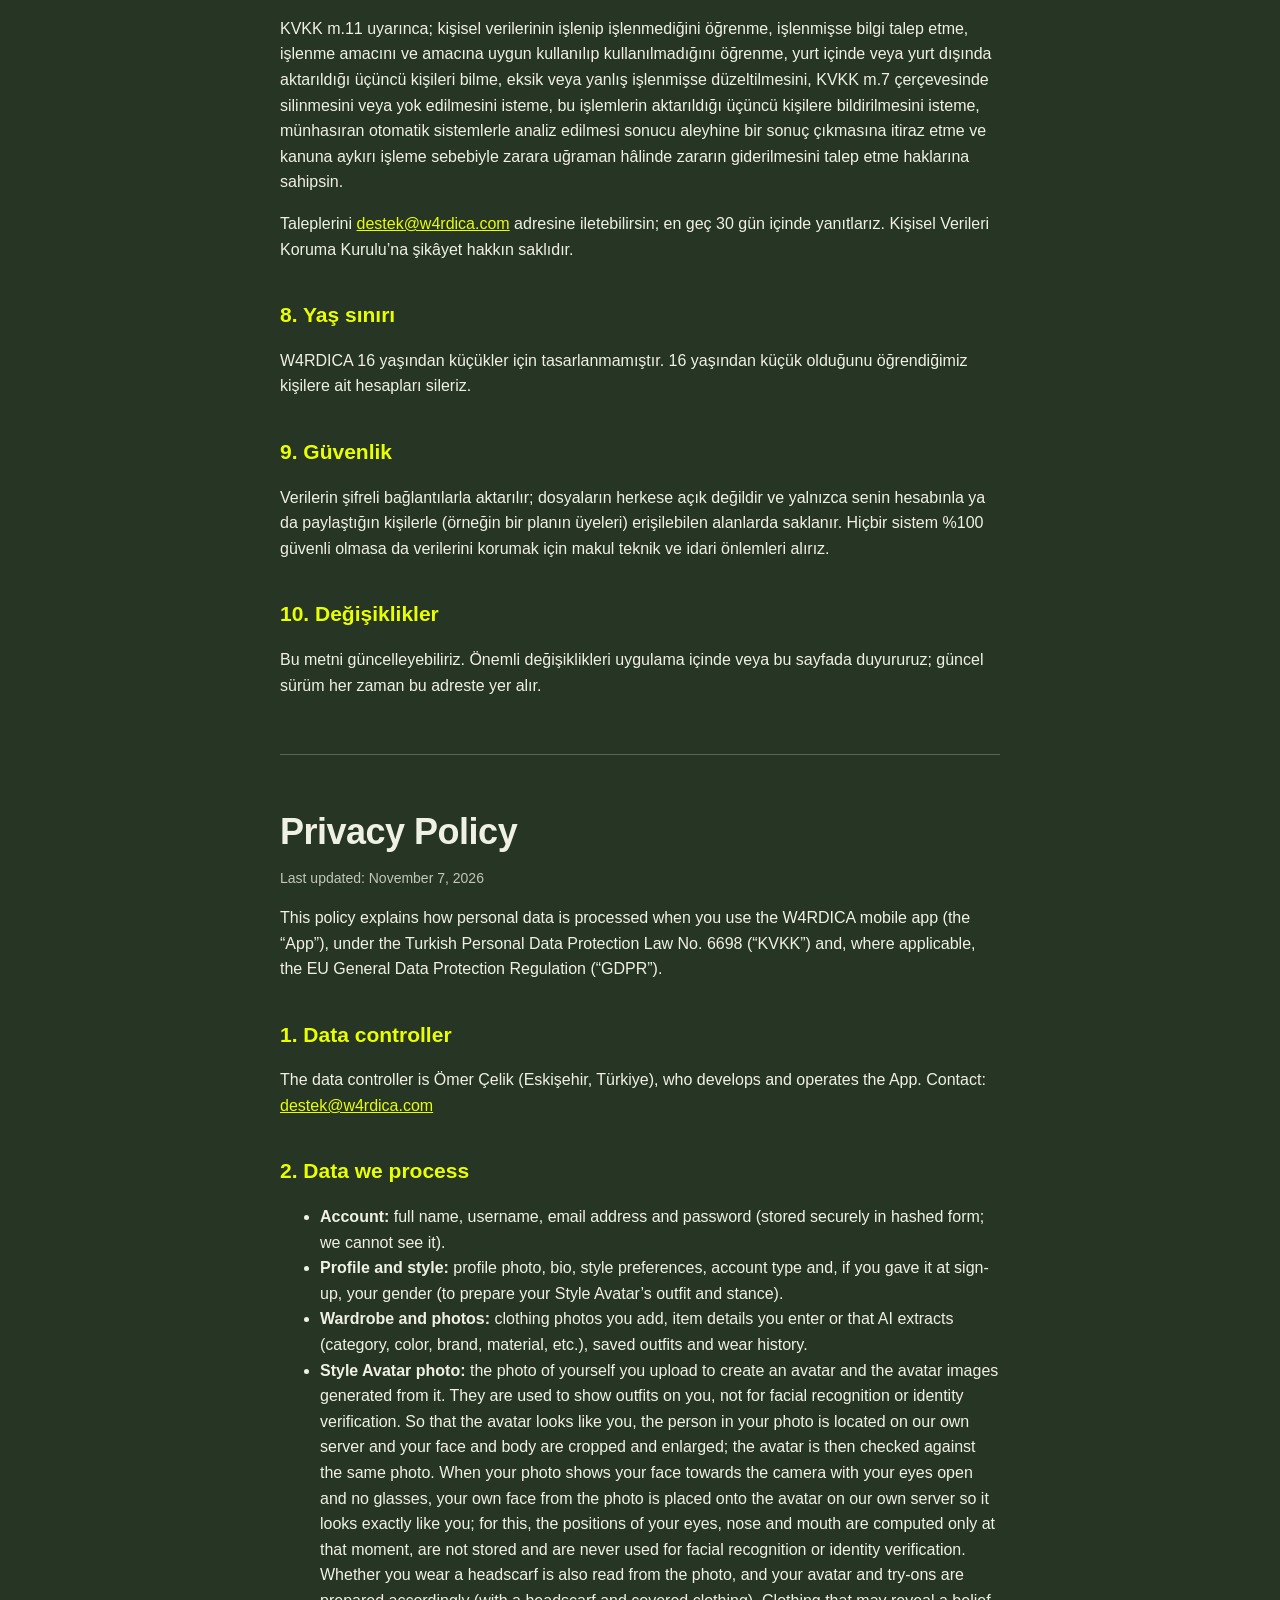
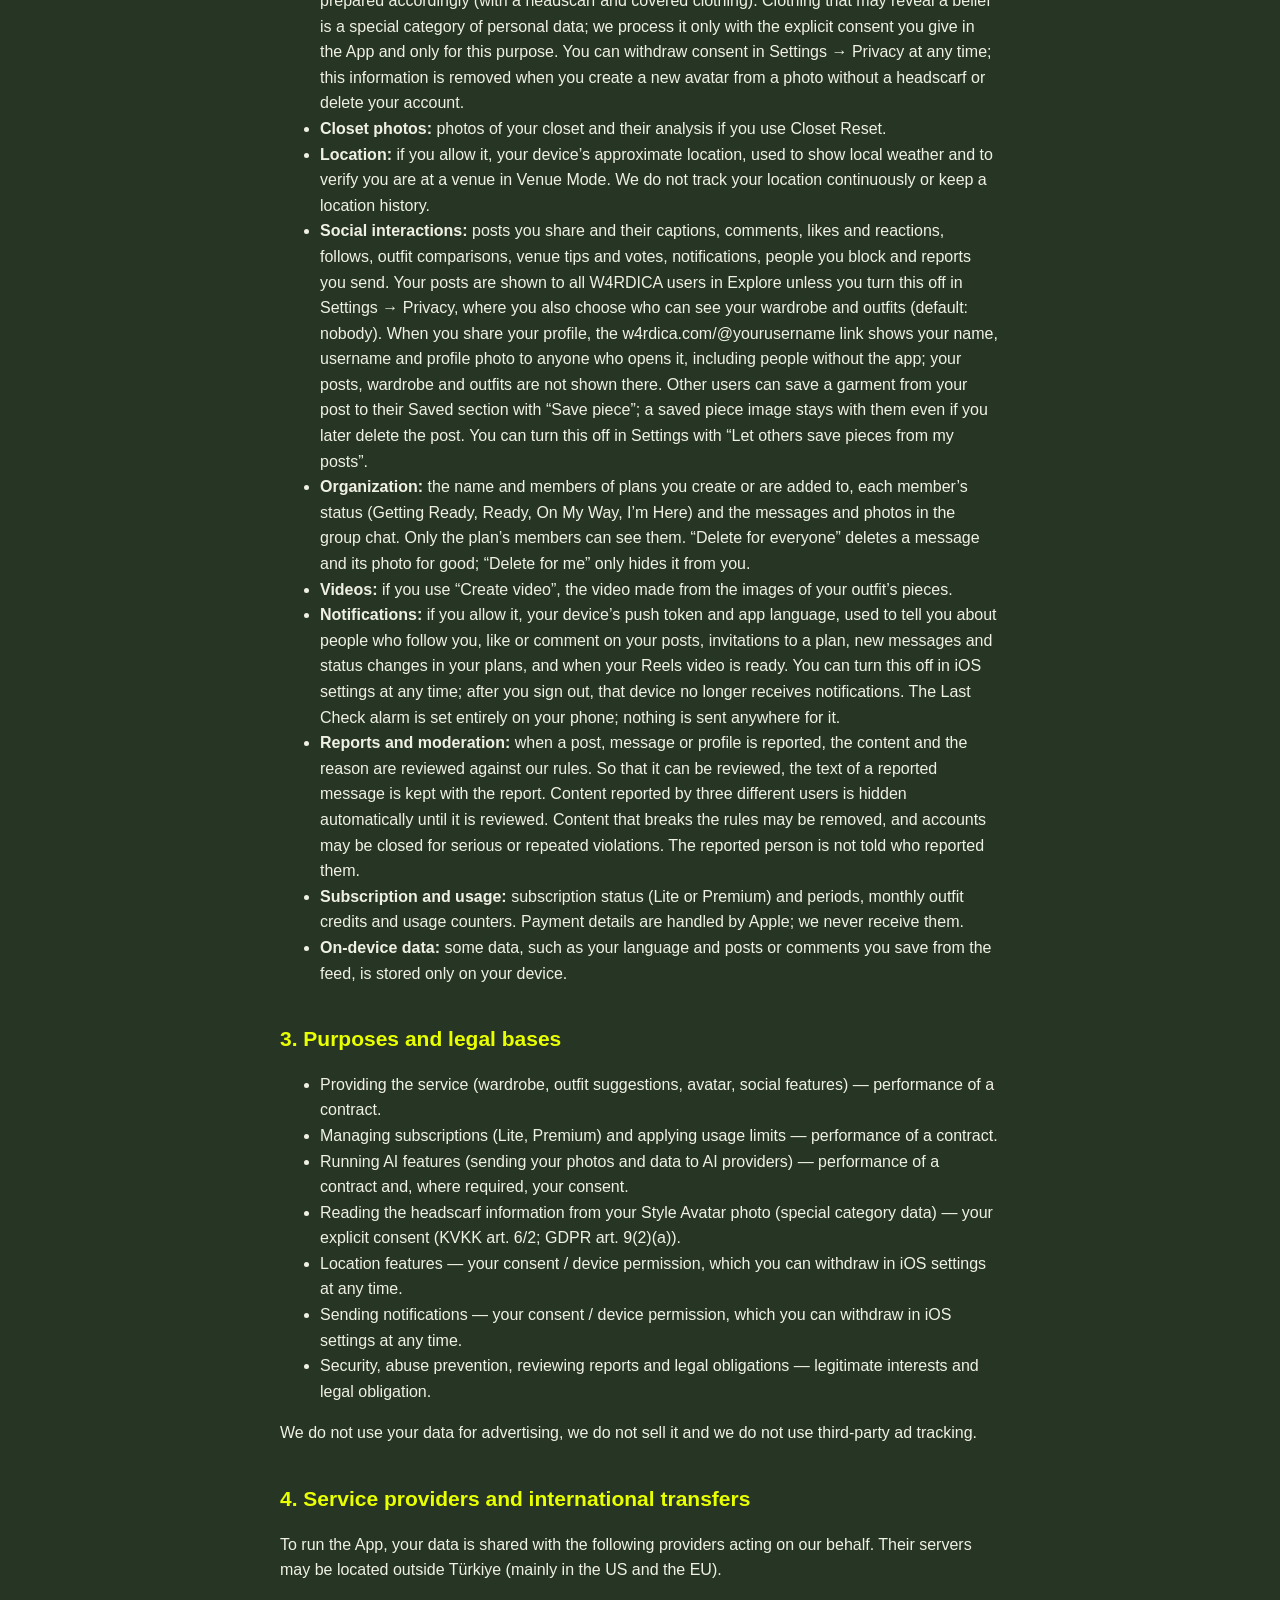
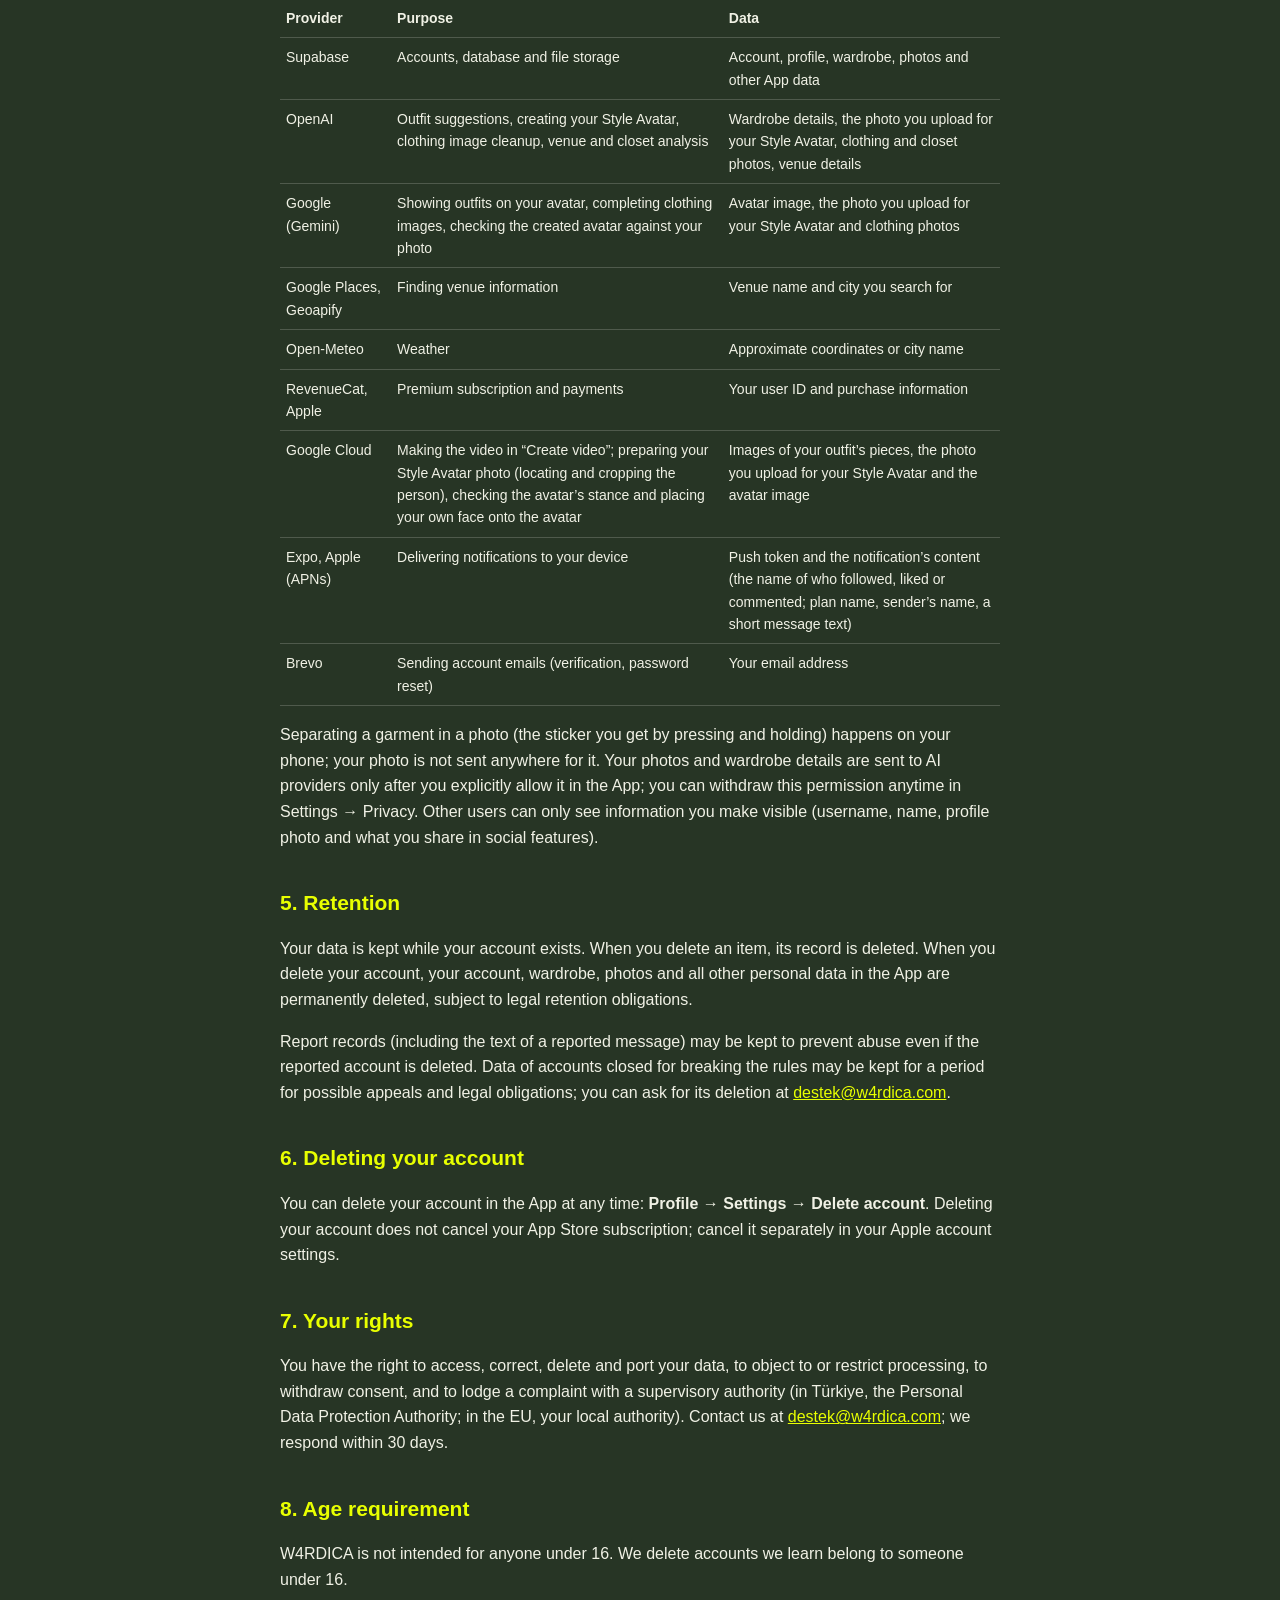
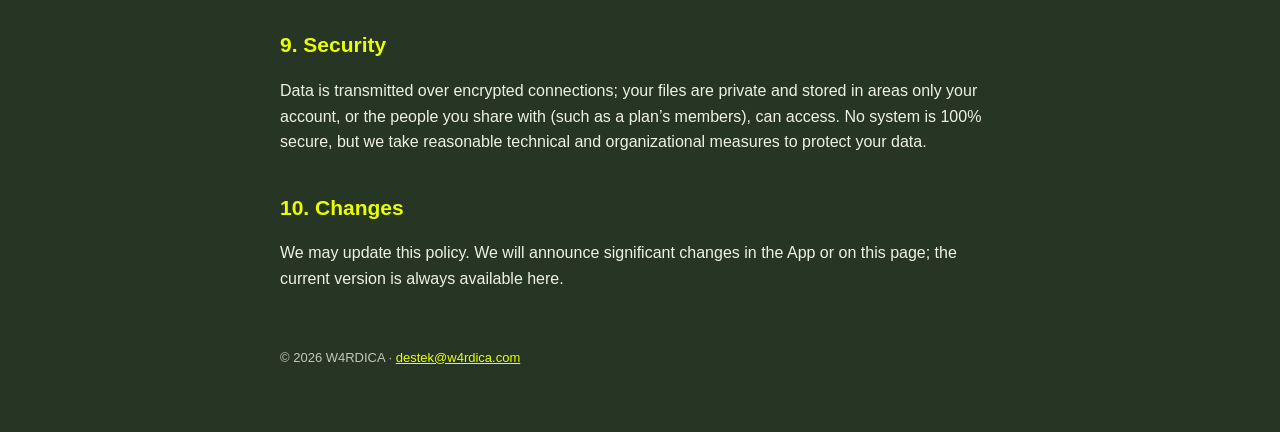
==== commit 02fae640: "Privacy: own face placed on the avatar (landmarks computed, not stored) Updated 2026-11-07 (TR and E" ====
--- a/privacy.html
+++ b/privacy.html
@@ -24,7 +24,7 @@
       <!-- ============================ TÜRKÇE ============================ -->
       <article id="tr">
         <h1>Gizlilik Politikası ve KVKK Aydınlatma Metni</h1>
-        <p class="updated">Son güncelleme: 6 Kasım 2026</p>
+        <p class="updated">Son güncelleme: 7 Kasım 2026</p>
 
         <p>
           Bu metin, W4RDICA mobil uygulamasını (“Uygulama”) kullandığında
@@ -49,7 +49,7 @@
         <h3>Gardırop ve fotoğraflar</h3>
         <p>Gardırobuna eklediğin kıyafet fotoğrafları ve bu parçalar hakkında girdiğin ya da yapay zekânın çıkardığı bilgiler (kategori, renk, marka, malzeme vb.), kayıtlı kombinlerin ve giyim geçmişin.</p>
         <h3>Stil Avatarı fotoğrafı</h3>
-        <p>Avatar oluşturmak için yüklediğin kendi fotoğrafın ve ondan üretilen avatar görselleri. Bu görseller kombinleri senin üzerinde göstermek için kullanılır; yüz tanıma veya kimlik doğrulama amacıyla kullanılmaz. Avatarın sana benzemesi için fotoğrafındaki kişi, kendi sunucumuzda bulunur ve yüzün ile gövden kırpılıp büyütülür; oluşan avatar, yine bu fotoğrafla karşılaştırılarak kontrol edilir.</p>
+        <p>Avatar oluşturmak için yüklediğin kendi fotoğrafın ve ondan üretilen avatar görselleri. Bu görseller kombinleri senin üzerinde göstermek için kullanılır; yüz tanıma veya kimlik doğrulama amacıyla kullanılmaz. Avatarın sana benzemesi için fotoğrafındaki kişi, kendi sunucumuzda bulunur ve yüzün ile gövden kırpılıp büyütülür; oluşan avatar, yine bu fotoğrafla karşılaştırılarak kontrol edilir. Fotoğrafında yüzün kameraya dönük, gözlerin açık ve gözlüksüzse, avatarın yüzü sana birebir benzesin diye fotoğrafındaki yüzün kendi sunucumuzda avatarın üzerine yerleştirilir; bunun için yüzündeki konum noktaları (göz, burun, ağız) yalnızca o an hesaplanır, saklanmaz ve yüz tanıma ya da kimlik doğrulama için kullanılmaz.</p>
         <p>Fotoğrafından başörtüsü kullanıp kullanmadığın da belirlenir ve avatarın ile kombin denemelerin buna göre (başörtülü ve kapalı kıyafetle) hazırlanır. Kılık ve kıyafet bilgisi KVKK m.6 kapsamında özel nitelikli kişisel veridir; bu bilgiyi yalnızca uygulama içinde verdiğin açık rızaya dayanarak ve yalnızca bu amaçla işleriz. Rızanı Ayarlar → Gizlilik’ten istediğin zaman geri alabilirsin; bu bilgi, başörtüsüz bir fotoğrafla yeni bir avatar oluşturduğunda ya da hesabını sildiğinde silinir.</p>
         <h3>Dolap fotoğrafları</h3>
         <p>Dolap Düzeni (Closet Reset) özelliğini kullanırsan çektiğin dolap fotoğrafları ve analiz sonuçları.</p>
@@ -100,7 +100,7 @@
             <tr><td>Google Places, Geoapify</td><td>Mekân bilgilerinin bulunması</td><td>Aradığın mekân adı ve şehir</td></tr>
             <tr><td>Open-Meteo</td><td>Hava durumu</td><td>Yaklaşık konum koordinatları veya şehir adı</td></tr>
             <tr><td>RevenueCat, Apple</td><td>Premium aboneliğin yönetimi ve ödemeler</td><td>Kullanıcı kimliğin ve satın alma bilgileri</td></tr>
-            <tr><td>Google Cloud</td><td>“Video oluştur” özelliğinde videonun hazırlanması; Stil Avatarı fotoğrafının hazırlanması (kişinin bulunup kırpılması) ve avatarın duruşunun kontrolü</td><td>Kombinindeki parçaların görselleri, Stil Avatarı için yüklediğin fotoğraf ve avatar görseli</td></tr>
+            <tr><td>Google Cloud</td><td>“Video oluştur” özelliğinde videonun hazırlanması; Stil Avatarı fotoğrafının hazırlanması (kişinin bulunup kırpılması), avatarın duruşunun kontrolü ve fotoğrafındaki yüzün avatara yerleştirilmesi</td><td>Kombinindeki parçaların görselleri, Stil Avatarı için yüklediğin fotoğraf ve avatar görseli</td></tr>
             <tr><td>Expo, Apple (APNs)</td><td>Bildirimlerin cihazına iletilmesi</td><td>Bildirim adresi ve bildirimin içeriği (seni takip eden, beğenen veya yorum yapan kişinin adı; plan adı, gönderenin adı, mesajın kısa metni)</td></tr>
             <tr><td>Brevo</td><td>Hesap e-postalarının (doğrulama, şifre sıfırlama) gönderilmesi</td><td>E-posta adresin</td></tr>
           </table>
@@ -162,7 +162,7 @@
       <!-- ============================ ENGLISH ============================ -->
       <article id="en" lang="en">
         <h1>Privacy Policy</h1>
-        <p class="updated">Last updated: November 6, 2026</p>
+        <p class="updated">Last updated: November 7, 2026</p>
 
         <p>
           This policy explains how personal data is processed when you use
@@ -183,7 +183,7 @@
           <li><strong>Account:</strong> full name, username, email address and password (stored securely in hashed form; we cannot see it).</li>
           <li><strong>Profile and style:</strong> profile photo, bio, style preferences, account type and, if you gave it at sign-up, your gender (to prepare your Style Avatar’s outfit and stance).</li>
           <li><strong>Wardrobe and photos:</strong> clothing photos you add, item details you enter or that AI extracts (category, color, brand, material, etc.), saved outfits and wear history.</li>
-          <li><strong>Style Avatar photo:</strong> the photo of yourself you upload to create an avatar and the avatar images generated from it. They are used to show outfits on you, not for facial recognition or identity verification. So that the avatar looks like you, the person in your photo is located on our own server and your face and body are cropped and enlarged; the avatar is then checked against the same photo. Whether you wear a headscarf is also read from the photo, and your avatar and try-ons are prepared accordingly (with a headscarf and covered clothing). Clothing that may reveal a belief is a special category of personal data; we process it only with the explicit consent you give in the App and only for this purpose. You can withdraw consent in Settings → Privacy at any time; this information is removed when you create a new avatar from a photo without a headscarf or delete your account.</li>
+          <li><strong>Style Avatar photo:</strong> the photo of yourself you upload to create an avatar and the avatar images generated from it. They are used to show outfits on you, not for facial recognition or identity verification. So that the avatar looks like you, the person in your photo is located on our own server and your face and body are cropped and enlarged; the avatar is then checked against the same photo. When your photo shows your face towards the camera with your eyes open and no glasses, your own face from the photo is placed onto the avatar on our own server so it looks exactly like you; for this, the positions of your eyes, nose and mouth are computed only at that moment, are not stored and are never used for facial recognition or identity verification. Whether you wear a headscarf is also read from the photo, and your avatar and try-ons are prepared accordingly (with a headscarf and covered clothing). Clothing that may reveal a belief is a special category of personal data; we process it only with the explicit consent you give in the App and only for this purpose. You can withdraw consent in Settings → Privacy at any time; this information is removed when you create a new avatar from a photo without a headscarf or delete your account.</li>
           <li><strong>Closet photos:</strong> photos of your closet and their analysis if you use Closet Reset.</li>
           <li><strong>Location:</strong> if you allow it, your device’s approximate location, used to show local weather and to verify you are at a venue in Venue Mode. We do not track your location continuously or keep a location history.</li>
           <li><strong>Social interactions:</strong> posts you share and their captions, comments, likes and reactions, follows, outfit comparisons, venue tips and votes, notifications, people you block and reports you send. Your posts are shown to all W4RDICA users in Explore unless you turn this off in Settings → Privacy, where you also choose who can see your wardrobe and outfits (default: nobody). When you share your profile, the w4rdica.com/@yourusername link shows your name, username and profile photo to anyone who opens it, including people without the app; your posts, wardrobe and outfits are not shown there. Other users can save a garment from your post to their Saved section with “Save piece”; a saved piece image stays with them even if you later delete the post. You can turn this off in Settings with “Let others save pieces from my posts”.</li>
@@ -222,7 +222,7 @@
             <tr><td>Google Places, Geoapify</td><td>Finding venue information</td><td>Venue name and city you search for</td></tr>
             <tr><td>Open-Meteo</td><td>Weather</td><td>Approximate coordinates or city name</td></tr>
             <tr><td>RevenueCat, Apple</td><td>Premium subscription and payments</td><td>Your user ID and purchase information</td></tr>
-            <tr><td>Google Cloud</td><td>Making the video in “Create video”; preparing your Style Avatar photo (locating and cropping the person) and checking the avatar’s stance</td><td>Images of your outfit’s pieces, the photo you upload for your Style Avatar and the avatar image</td></tr>
+            <tr><td>Google Cloud</td><td>Making the video in “Create video”; preparing your Style Avatar photo (locating and cropping the person), checking the avatar’s stance and placing your own face onto the avatar</td><td>Images of your outfit’s pieces, the photo you upload for your Style Avatar and the avatar image</td></tr>
             <tr><td>Expo, Apple (APNs)</td><td>Delivering notifications to your device</td><td>Push token and the notification’s content (the name of who followed, liked or commented; plan name, sender’s name, a short message text)</td></tr>
             <tr><td>Brevo</td><td>Sending account emails (verification, password reset)</td><td>Your email address</td></tr>
           </table>
